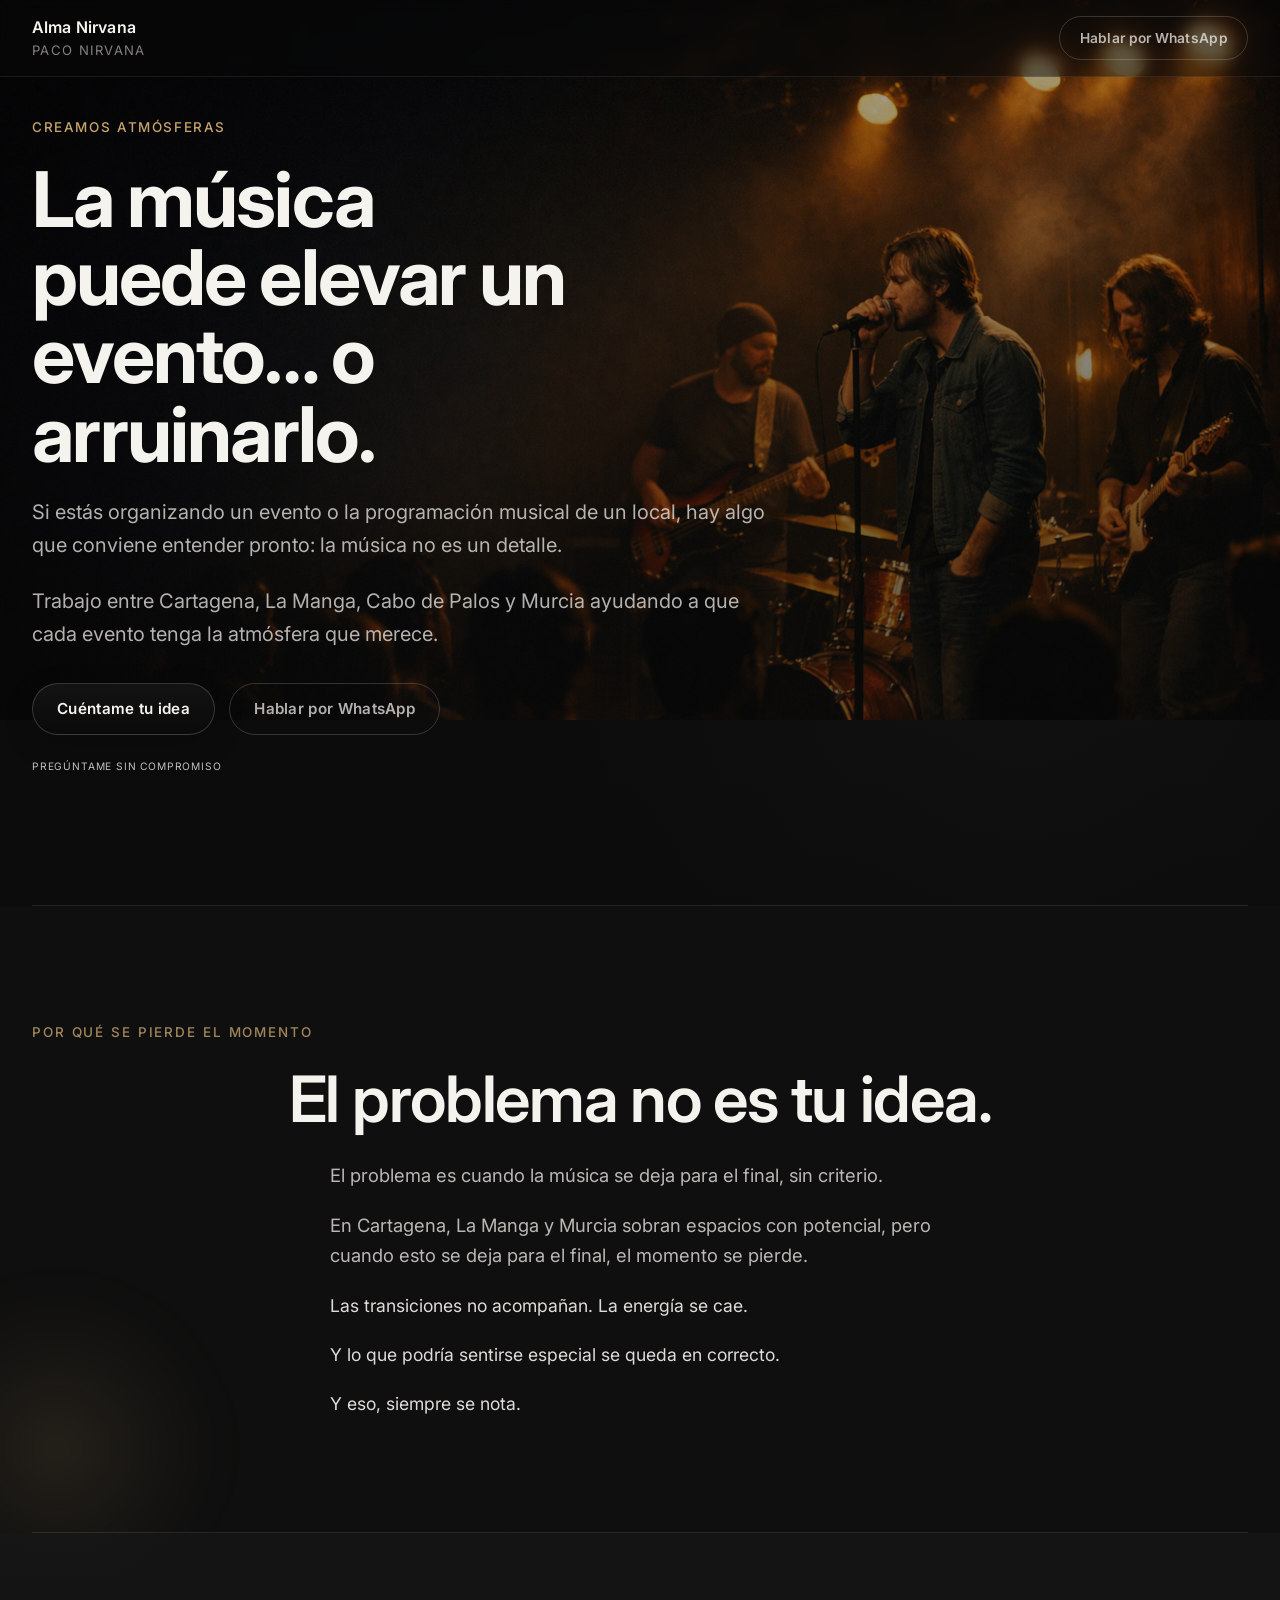
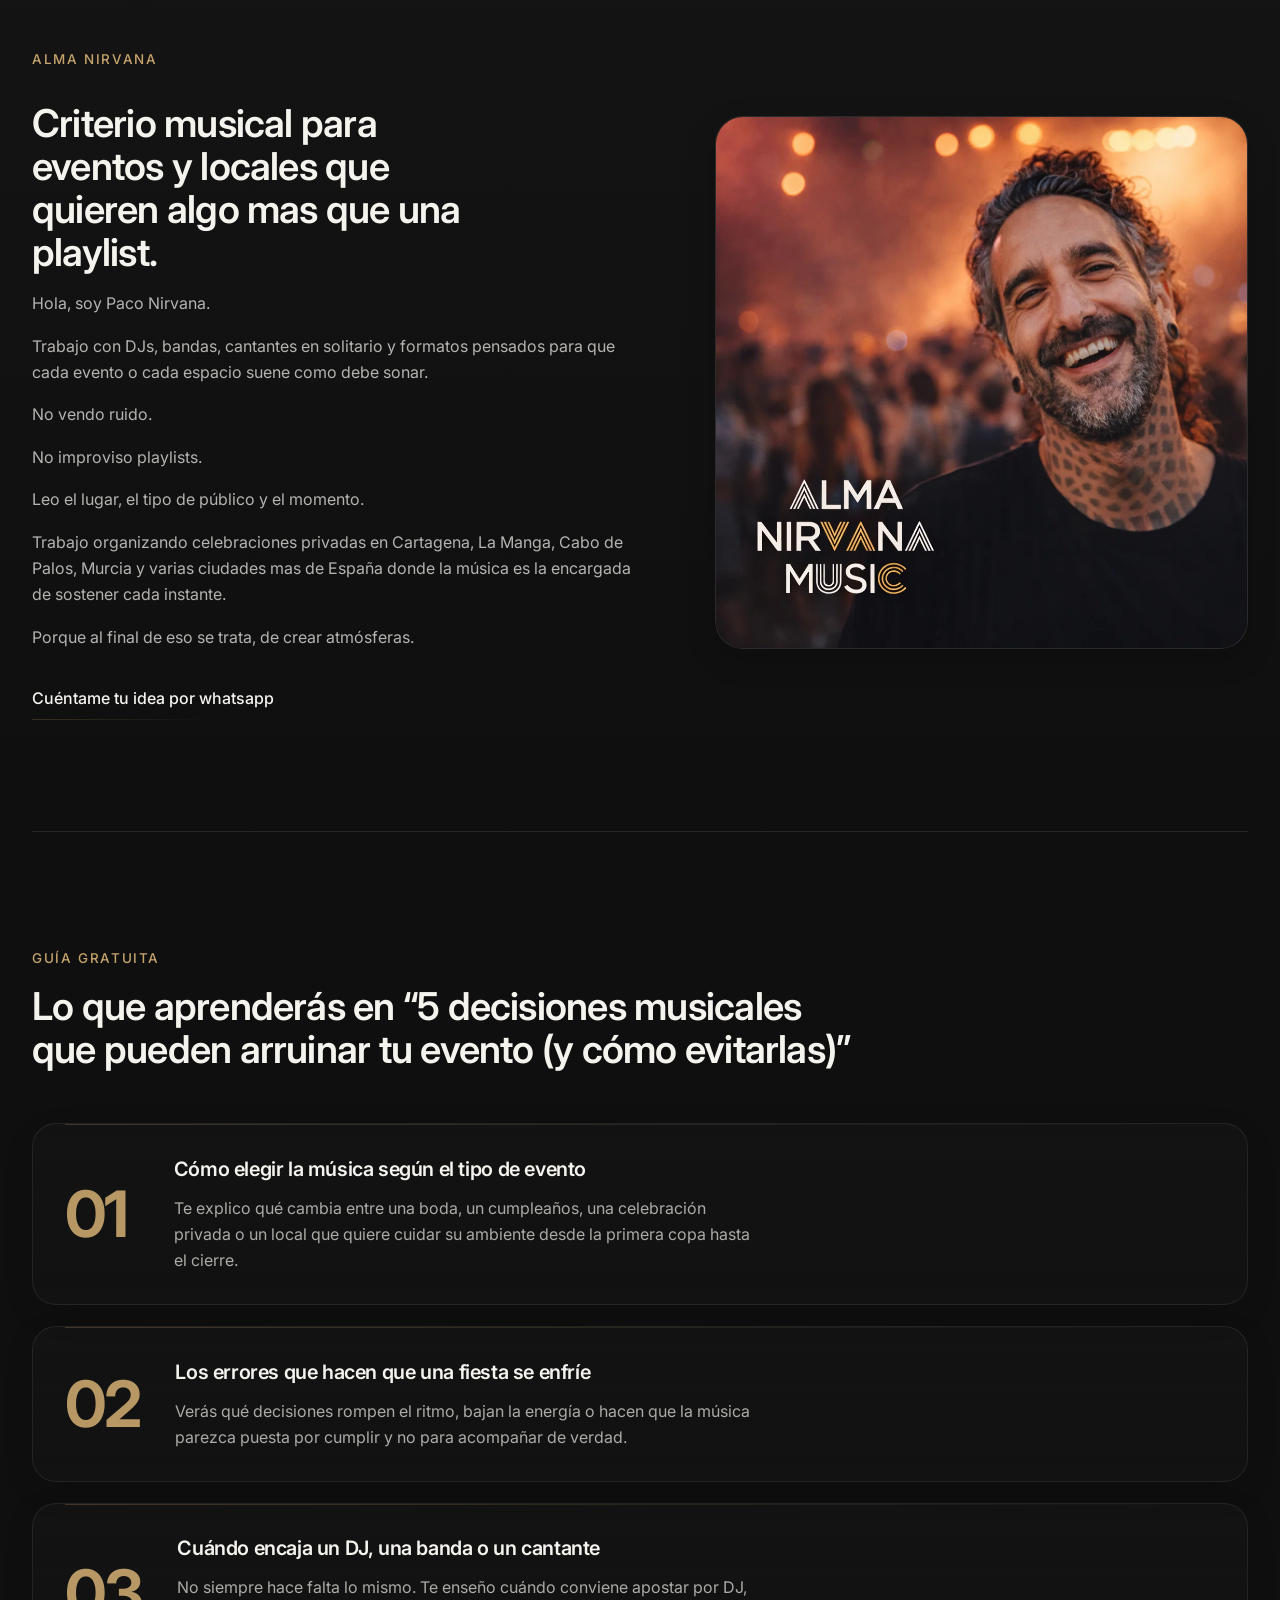
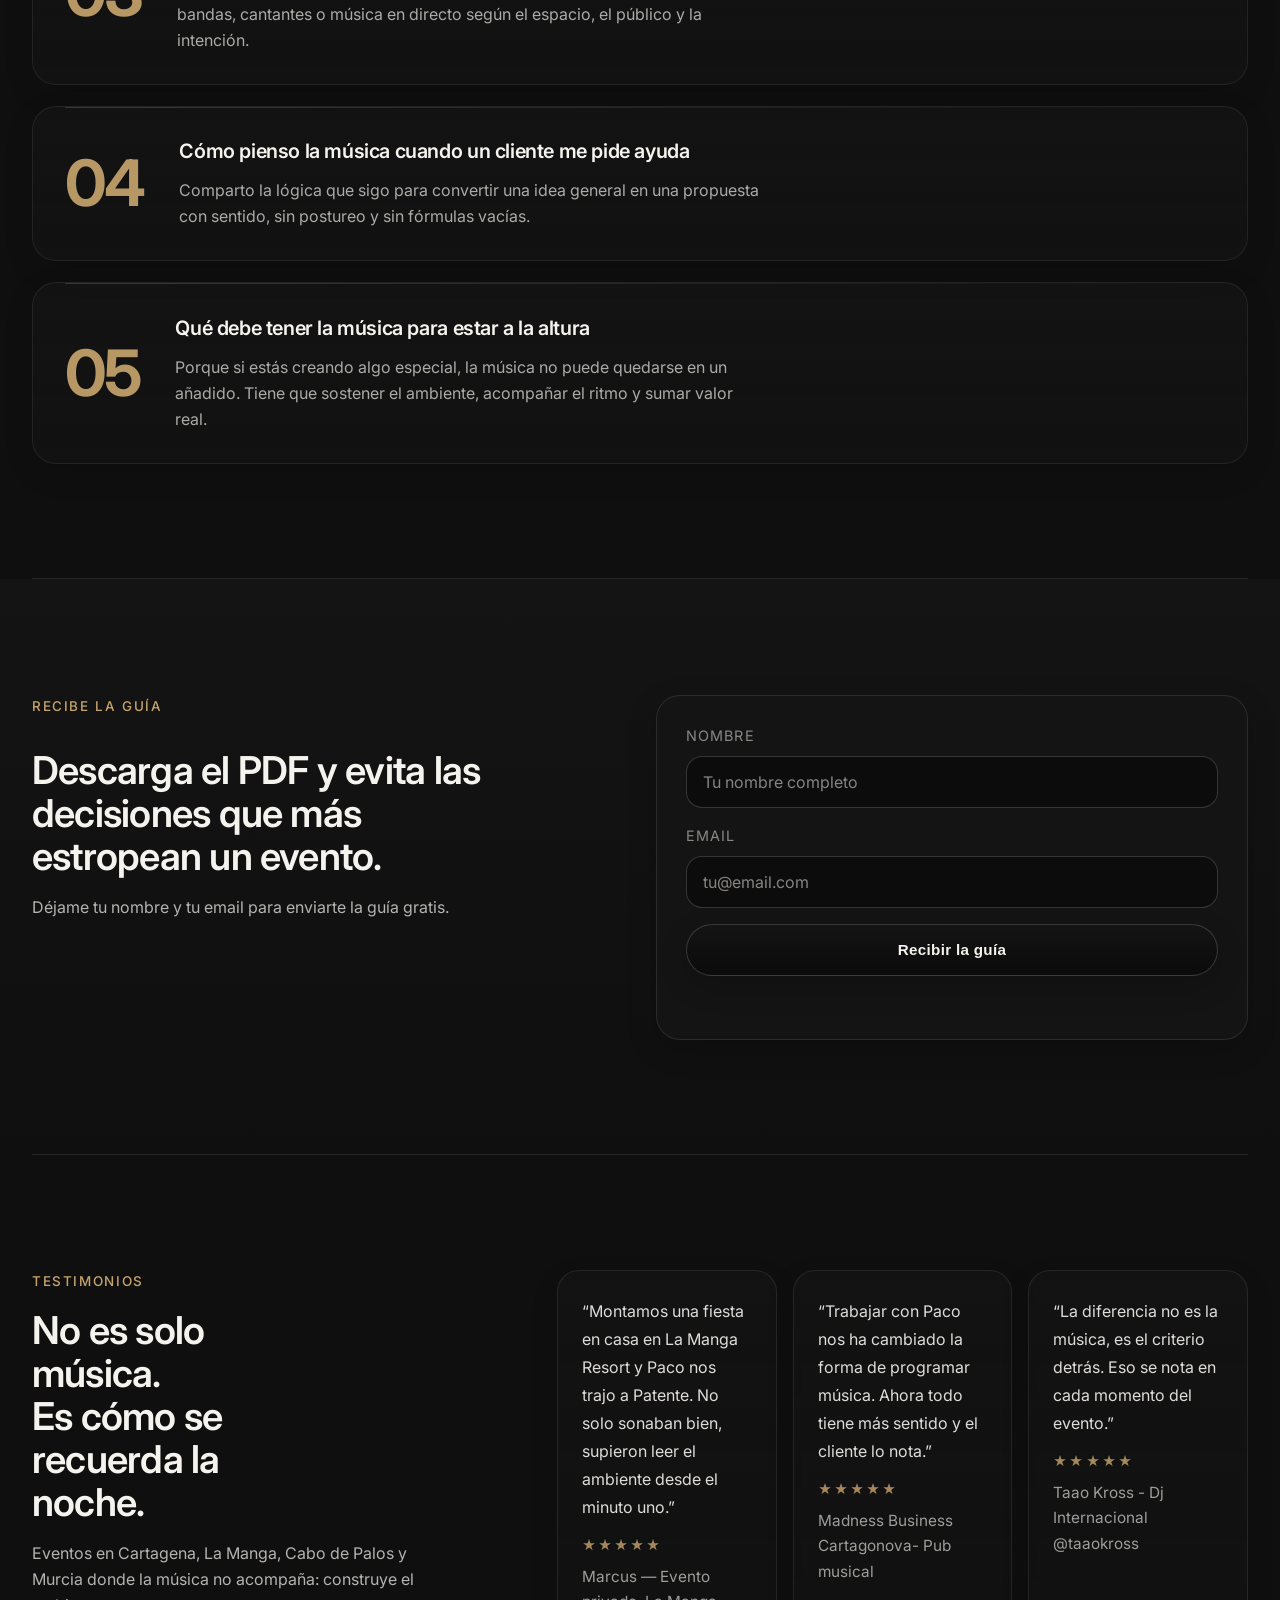
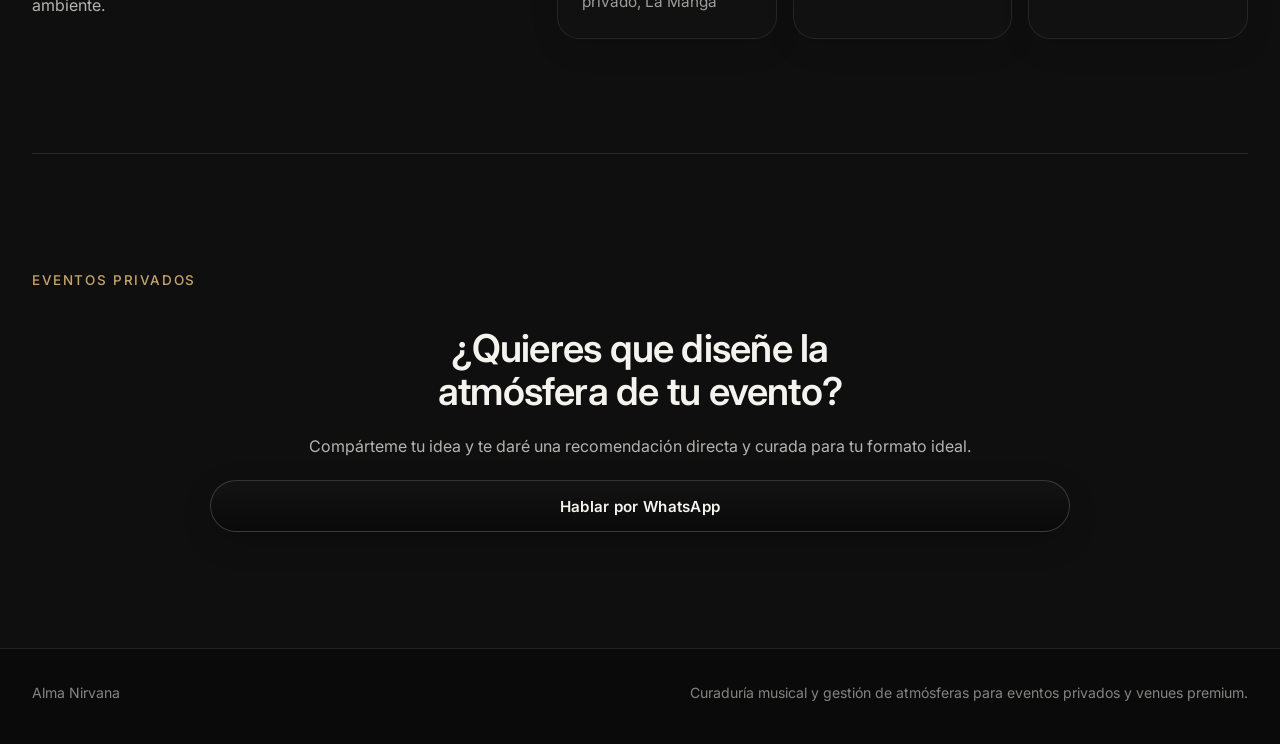
==== index.html @ c59e857a "comp" ====
﻿<!DOCTYPE html>
<html lang="es">
<head>
  <meta charset="UTF-8" />
  <meta name="viewport" content="width=device-width, initial-scale=1.0" />
  <meta name="description" content="Alma Nirvana por Paco Nirvana. Curaduría musical y gestión musical premium para eventos privados y venues de alto nivel." />
  <title>Alma Nirvana | Curaduría Musical Premium para Eventos Privados</title>
  <link rel="preconnect" href="https://fonts.googleapis.com" />
  <link rel="preconnect" href="https://fonts.gstatic.com" crossorigin />
  <link href="https://fonts.googleapis.com/css2?family=Inter:wght@400;500;600;700&display=swap" rel="stylesheet" />
  <link rel="stylesheet" href="styles.css" />
</head>
<body>
  <header class="site-header" id="top">
    <div class="container header-inner">
      <div class="brand" aria-label="Alma Nirvana">
        
        <span class="brand-text-wrap">
          <span class="brand-name">Alma Nirvana</span>
          <span class="brand-sub">Paco Nirvana</span>
        </span>
      </div>
      <a class="btn btn-ghost btn-sm" href="https://wa.me/34600318152?text=Hola%20Paco%2C%20quiero%20informaci%C3%B3n%20sobre%20la%20m%C3%BAsica%20para%20mi%20evento." target="_blank" rel="noopener noreferrer">Hablar por WhatsApp</a>
    </div>
  </header>

  <main>
    <section class="hero section" aria-labelledby="hero-title">
      <div class="hero-media" aria-hidden="true">
        <img src="images/hero-derech.jpg" alt="" />
      </div>
      <div class="hero-overlay" aria-hidden="true"></div>
      <div class="container hero-content reveal">
        <p class="eyebrow">Creamos atmósferas</p>
        <h1 id="hero-title">La música puede elevar un evento… o arruinarlo.</h1>
        <p class="hero-copy">Si estás organizando un evento o la programación musical de un local, hay algo que conviene entender pronto: la música no es un detalle.</p>

<p class="hero-copy">Trabajo entre Cartagena, La Manga, Cabo de Palos y Murcia ayudando a que cada evento tenga la atmósfera que merece.</p>
        <div class="hero-cta-group">
          <a class="btn btn-primary" href="https://wa.me/34600318152?text=Hola%20Paco%2C%20te%20cuento%20mi%20idea%3A%0ATipo%20de%20evento%3A%0AFecha%3A%0ALugar%3A%0AN%C3%BAmero%20de%20personas%3A" target="_blank" rel="noopener noreferrer">Cuéntame tu idea</a>
          <a class="btn btn-ghost" href="https://wa.me/34600318152?text=Hola%20Paco%2C%20quiero%20informaci%C3%B3n%20sobre%20la%20m%C3%BAsica%20para%20mi%20evento." target="_blank" rel="noopener noreferrer">Hablar por WhatsApp</a>
        </div>
        <p class="eyebrow" style="font-size: 0.64rem; font-weight: 400; letter-spacing: 0.08em; color: rgba(245, 243, 238, 0.78);">pregúntame sin compromiso</p>
        
      </div>
    </section>

    <section class="section" id="problem" aria-labelledby="problem-title">
      <div class="container reveal">
        <div class="problem-editorial">
          <p class="eyebrow problem-label">POR QUÉ SE PIERDE EL MOMENTO</p>
          <div class="problem-body">
  <h2 id="problem-title">El problema no es tu idea.</h2>

  <div class="problem-textbox">
    <p class="problem-support">El problema es cuando la música se deja para el final, sin criterio.</p>

    <p class="problem-support">En Cartagena, La Manga y Murcia sobran espacios con potencial, pero cuando esto se deja para el final, el momento se pierde.</p>

    <p class="problem-closing">Las transiciones no acompañan. La energía se cae.</p>

    <p class="problem-closing">Y lo que podría sentirse especial se queda en correcto.</p>

    <p class="problem-closing">Y eso, siempre se nota.</p>
  </div>
</div>
          </div>
        </div>
      </div>
    </section>

    <section class="section section-soft" id="authority" aria-labelledby="authority-title">
      <div class="container authority-grid reveal">
        <div class="authority-content">
          <p class="eyebrow">ALMA NIRVANA</p>
          <h2 id="authority-title">Criterio musical para eventos y locales que quieren algo mas que una playlist.</h2>
          <p>Hola, soy Paco Nirvana.</p> 
          <p>Trabajo con DJs, bandas, cantantes en solitario y formatos pensados para que cada evento o cada espacio suene como debe sonar.</p>
          <p>No vendo ruido.</p>
          <p>No improviso playlists.</p>
          <p>Leo el lugar, el tipo de público y el momento.</p>
          <p>Trabajo organizando celebraciones privadas en Cartagena, La Manga, Cabo de Palos, Murcia y varias ciudades mas de España donde la música es la encargada de sostener cada instante.</p>

<p>Porque al final de eso se trata, de crear atmósferas.</p>
          <a class="text-link authority-link" href="https://wa.me/34600318152?text=Hola%20Paco%2C%20quiero%20informaci%C3%B3n%20sobre%20la%20m%C3%BAsica%20para%20mi%20evento." target="_blank" rel="noopener noreferrer">Cuéntame tu idea por whatsapp</a>
        </div>
        <figure class="authority-media">
          <img src="images/paco-logo.webp" alt="Retrato referencial de Paco Nirvana en un venue premium de iluminación tenue" loading="lazy" />
        </figure>
      </div>
    </section>

    <section class="section" id="learn" aria-labelledby="learn-title">
      <div class="container reveal">
        <div class="learn-header">
          <p class="eyebrow">GUÍA GRATUITA</p>
          <h2 id="learn-title">Lo que aprenderás en “5 decisiones musicales que pueden arruinar tu evento (y cómo evitarlas)”</h2>
        </div>
        <div class="guide-list" role="list">
          <article class="guide-item" role="listitem">
            <span class="guide-number" aria-hidden="true">01</span>
            <div class="guide-copy">
              <h3>Cómo elegir la música según el tipo de evento</h3>
              <p>Te explico qué cambia entre una boda, un cumpleaños, una celebración privada o un local que quiere cuidar su ambiente desde la primera copa hasta el cierre.</p>
            </div>
          </article>
          <article class="guide-item" role="listitem">
            <span class="guide-number" aria-hidden="true">02</span>
            <div class="guide-copy">
              <h3>Los errores que hacen que una fiesta se enfríe</h3>
              <p>Verás qué decisiones rompen el ritmo, bajan la energía o hacen que la música parezca puesta por cumplir y no para acompañar de verdad.</p>
            </div>
          </article>
          <article class="guide-item" role="listitem">
            <span class="guide-number" aria-hidden="true">03</span>
            <div class="guide-copy">
              <h3>Cuándo encaja un DJ, una banda o un cantante</h3>
              <p>No siempre hace falta lo mismo. Te enseño cuándo conviene apostar por DJ, bandas, cantantes o música en directo según el espacio, el público y la intención.</p>
            </div>
          </article>
          <article class="guide-item" role="listitem">
            <span class="guide-number" aria-hidden="true">04</span>
            <div class="guide-copy">
              <h3>Cómo pienso la música cuando un cliente me pide ayuda</h3>
              <p>Comparto la lógica que sigo para convertir una idea general en una propuesta con sentido, sin postureo y sin fórmulas vacías.</p>
            </div>
          </article>
          <article class="guide-item" role="listitem">
            <span class="guide-number" aria-hidden="true">05</span>
            <div class="guide-copy">
              <h3>Qué debe tener la música para estar a la altura</h3>
              <p>Porque si estás creando algo especial, la música no puede quedarse en un añadido. Tiene que sostener el ambiente, acompañar el ritmo y sumar valor real.</p>
            </div>
          </article>
        </div>
      </div>
    </section>

    <section class="section section-soft" id="guide-form" aria-labelledby="form-title">
  <div class="container form-shell reveal">
    <div class="form-intro">
      <p class="eyebrow">RECIBE LA GUÍA</p>
      <h2 id="form-title">Descarga el PDF y evita las decisiones que más estropean un evento.</h2>
      <p>Déjame tu nombre y tu email para enviarte la guía gratis.</p>
    </div>

    <form class="lead-form" action="https://formspree.io/f/mykbkryg" method="post" novalidate>
      <input type="hidden" name="_redirect" value="https://alma-nirvana.vercel.app/gracias.html" />

      <div class="field-group">
        <label for="name">NOMBRE</label>
        <input id="name" name="name" type="text" autocomplete="name" placeholder="Tu nombre completo" required />
      </div>

      <div class="field-group">
        <label for="email">EMAIL</label>
        <input id="email" name="email" type="email" autocomplete="email" placeholder="tu@email.com" required />
      </div>

      <button type="submit" class="btn btn-primary btn-block">Recibir la guía</button>
      <p class="form-feedback" aria-live="polite" role="status"></p>
    </form>
  </div>
</section>

    <section class="section" id="testimonials" aria-labelledby="testimonials-title">
      <div class="container testimonials-shell reveal">
        <div class="testimonials-intro">
          <p class="eyebrow">TESTIMONIOS</p>
          <h2 id="testimonials-title">No es solo música.<br />Es cómo se recuerda la noche.</h2>
          <p>Eventos en Cartagena, La Manga, Cabo de Palos y Murcia donde la música no acompaña: construye el ambiente.</p>
        </div>
        <div class="testimonials-grid" role="list">
          <article class="testimonial-card" role="listitem">
            <p class="testimonial-quote">“Montamos una fiesta en casa en La Manga Resort y Paco nos trajo a Patente. No solo sonaban bien, supieron leer el ambiente desde el minuto uno.”</p>
            <p class="testimonial-stars" aria-label="5 de 5 estrellas">★★★★★</p>
            <p class="testimonial-meta">Marcus — Evento privado, La Manga</p>
          </article>
          <article class="testimonial-card" role="listitem">
            <p class="testimonial-quote">“Trabajar con Paco nos ha cambiado la forma de programar música. Ahora todo tiene más sentido y el cliente lo nota.”</p>
            <p class="testimonial-stars" aria-label="5 de 5 estrellas">★★★★★</p>
            <p class="testimonial-meta">Madness Business Cartagonova- Pub musical</p>
          </article>
          <article class="testimonial-card" role="listitem">
            <p class="testimonial-quote">“La diferencia no es la música, es el criterio detrás. Eso se nota en cada momento del evento.”</p>
            <p class="testimonial-stars" aria-label="5 de 5 estrellas">★★★★★</p>
            <p class="testimonial-meta">Taao Kross - Dj Internacional @taaokross</p>
          </article>
        </div>
      </div>
    </section>

    <section class="section" id="contact" aria-labelledby="final-cta-title">
      <div class="container narrow cta-block reveal">
        <p class="eyebrow">Eventos Privados</p>
        <h2 id="final-cta-title">¿Quieres que diseñe la atmósfera de tu evento?</h2>
        <p>Compárteme tu idea y te daré una recomendación directa y curada para tu formato ideal.</p>
        <a class="btn btn-primary" href="https://wa.me/34600318152?text=Hola%20Paco%2C%20quiero%20informaci%C3%B3n%20sobre%20la%20m%C3%BAsica%20para%20mi%20evento." target="_blank" rel="noopener noreferrer">Hablar por WhatsApp</a>
      </div>
    </section>
  </main>

  <footer class="site-footer">
    <div class="container footer-inner">
      <p>Alma Nirvana</p>
      <p>Curaduría musical y gestión de atmósferas para eventos privados y venues premium.</p>
    </div>
  </footer>

  <script src="script.js"></script>
</body>
</html>
---- styles.css ----
﻿/* 1. Root / Variables */
:root {
  --color-bg: #0f0f0f;
  --color-bg-soft: #161616;
  --color-bg-card: #141414;
  --color-text: #f5f3ee;
  --color-text-soft: rgba(245, 243, 238, 0.72);
  --color-text-muted: rgba(245, 243, 238, 0.52);
  --color-line: rgba(245, 243, 238, 0.1);
  --color-line-strong: rgba(245, 243, 238, 0.18);
  --color-gold: #c6a46c;
  --color-gold-soft: rgba(198, 164, 108, 0.16);
  --color-gold-hover: #d7b47a;
  --color-black: #0a0a0a;
  --container-max: 1280px;
  --content-narrow: 860px;
  --radius-card: 24px;
  --radius-button: 999px;
  --radius-input: 16px;
  --radius-media: 28px;
  --transition-base: 280ms ease;
  --shadow-card: 0 10px 30px rgba(0, 0, 0, 0.18);
  --shadow-hover: 0 16px 44px rgba(0, 0, 0, 0.24);
}

/* 2. Base */
* {
  box-sizing: border-box;
}

html {
  scroll-behavior: smooth;
}

body {
  margin: 0;
  font-family: "Inter", "Helvetica Neue", Arial, sans-serif;
  background: var(--color-bg);
  color: var(--color-text);
  line-height: 1.65;
  font-size: 16px;
  text-rendering: optimizeLegibility;
}

img,
video {
  max-width: 100%;
  display: block;
}

a {
  color: inherit;
  text-decoration: none;
}

p {
  margin: 0;
  color: var(--color-text-soft);
}

h1,
h2,
h3 {
  margin: 0;
  color: var(--color-text);
}

:focus-visible {
  outline: 2px solid var(--color-gold);
  outline-offset: 3px;
}

/* 3. Typography */
.eyebrow {
  margin-bottom: 1rem;
  text-transform: uppercase;
  letter-spacing: 0.12em;
  font-size: 0.84rem;
  font-weight: 500;
  color: var(--color-gold);
}

h1 {
  font-size: clamp(2.8rem, 6vw, 5.6rem);
  line-height: 1.02;
  letter-spacing: -0.025em;
  font-weight: 700;
  max-width: 11ch;
}

h2 {
  font-size: clamp(1.8rem, 3vw, 3rem);
  line-height: 1.12;
  letter-spacing: -0.02em;
  font-weight: 600;
  max-width: 20ch;
}

h3 {
  font-size: 1.2rem;
  line-height: 1.35;
  font-weight: 600;
}

.hero-copy {
  font-size: clamp(1rem, 1.6vw, 1.25rem);
  max-width: 58ch;
}

.text-link {
  display: inline-flex;
  align-items: center;
  gap: 0.4rem;
  color: var(--color-text);
  font-weight: 500;
  position: relative;
  transition: color var(--transition-base);
}

.text-link::after {
  content: "";
  width: 72%;
  height: 1px;
  position: absolute;
  left: 0;
  bottom: -3px;
  background: linear-gradient(90deg, rgba(198, 164, 108, 0.42), rgba(198, 164, 108, 0));
  opacity: 0.5;
  transform: scaleX(0.4);
  transform-origin: left;
  transition: transform var(--transition-base), opacity var(--transition-base);
}

.text-link:hover {
  color: var(--color-gold-hover);
}

.text-link:hover::after {
  opacity: 0.9;
  transform: scaleX(1);
}

/* 4. Layout */
.container {
  width: min(100% - 64px, var(--container-max));
  margin-inline: auto;
}

.narrow {
  max-width: var(--content-narrow);
}

.section {
  position: relative;
  padding: clamp(56px, 9vw, 140px) 0;
}

.section-soft {
  background: linear-gradient(180deg, rgba(22, 22, 22, 0.7), rgba(15, 15, 15, 0.96));
}

.section::after {
  content: "";
  position: absolute;
  left: 50%;
  transform: translateX(-50%);
  bottom: 0;
  width: min(100% - 64px, var(--container-max));
  border-bottom: 1px solid var(--color-line);
}

.section:last-of-type::after {
  display: none;
}

/* 5. Buttons */
.btn {
  display: inline-flex;
  align-items: center;
  justify-content: center;
  min-height: 52px;
  padding: 0.8rem 1.5rem;
  border-radius: var(--radius-button);
  border: 1px solid var(--color-line-strong);
  font-size: 0.95rem;
  font-weight: 600;
  letter-spacing: 0.02em;
  cursor: pointer;
  transition: transform var(--transition-base), border-color var(--transition-base), color var(--transition-base), background-color var(--transition-base), box-shadow var(--transition-base);
}

.btn:hover {
  transform: translateY(-1px);
  border-color: var(--color-gold);
}

.btn-primary {
  background: linear-gradient(180deg, rgba(20, 20, 20, 0.95), rgba(10, 10, 10, 0.95));
  color: var(--color-text);
  box-shadow: var(--shadow-card);
}

.btn-primary:hover {
  color: var(--color-gold-hover);
  box-shadow: var(--shadow-hover);
}

.btn-ghost {
  background: transparent;
  color: var(--color-text-soft);
}

.btn-ghost:hover {
  color: var(--color-text);
  background: var(--color-gold-soft);
}

.btn-sm {
  min-height: 44px;
  padding: 0.55rem 1.2rem;
  font-size: 0.86rem;
}

.btn-block {
  width: 100%;
}

/* 6. Hero */
.site-header {
  position: fixed;
  top: 0;
  left: 0;
  right: 0;
  z-index: 20;
  backdrop-filter: blur(8px);
  background: rgba(10, 10, 10, 0.45);
  border-bottom: 1px solid rgba(245, 243, 238, 0.08);
}

.header-inner {
  min-height: 76px;
  display: flex;
  align-items: center;
  justify-content: space-between;
}

.brand {
  display: inline-flex;
  align-items: center;
  gap: 0.8rem;
}

.brand-mark {
  width: 34px;
  height: 34px;
  border-radius: 50%;
  display: grid;
  place-items: center;
  font-size: 0.74rem;
  letter-spacing: 0.08em;
  border: 1px solid var(--color-line-strong);
  color: var(--color-gold);
}

.brand-name {
  display: block;
  font-weight: 600;
  letter-spacing: 0.01em;
}

.brand-sub {
  display: block;
  font-size: 0.82rem;
  letter-spacing: 0.1em;
  text-transform: uppercase;
  color: var(--color-text-muted);
}

.hero {
  min-height: 100vh;
  display: flex;
  align-items: center;
  padding-top: 116px;
  overflow: hidden;
}

.hero-media,
.hero-overlay {
  position: absolute;
  inset: 0;
}

.hero-media video {
  width: 100%;
  height: 100%;
  object-fit: cover;
  filter: grayscale(20%) contrast(1.08) brightness(0.42);
}

.hero-overlay {
  background: linear-gradient(180deg, rgba(10, 10, 10, 0.34) 0%, rgba(10, 10, 10, 0.72) 100%);
}

.hero::before {
  content: "";
  position: absolute;
  inset: 0;
  background-image: radial-gradient(circle at 20% 20%, rgba(198, 164, 108, 0.09), transparent 36%), radial-gradient(circle at 80% 72%, rgba(245, 243, 238, 0.06), transparent 40%);
  pointer-events: none;
}

.hero-content {
  position: relative;
  z-index: 2;
}

.hero-content > * + * {
  margin-top: 1.4rem;
}

.hero-cta-group {
  margin-top: 2rem;
  display: flex;
  gap: 0.9rem;
  flex-wrap: wrap;
}

.trust-note {
  margin-top: 0.75rem;
  font-size: 0.9rem;
  color: var(--color-text-muted);
}

/* 7. Sections */
#contact .narrow {
  display: grid;
  gap: 1.25rem;
}

#problem .problem-editorial {
  display: block;
}

#problem::before {
  content: "";
  position: absolute;
  left: -8%;
  bottom: -12%;
  width: 320px;
  height: 320px;
  background: radial-gradient(circle, rgba(198, 164, 108, 0.14) 0%, rgba(198, 164, 108, 0.06) 32%, rgba(198, 164, 108, 0) 72%);
  filter: blur(26px);
  pointer-events: none;
  z-index: 0;
}

#problem .container {
  position: relative;
  z-index: 1;
}

#problem .problem-label {
  display: block;
  margin-bottom: 0;
  padding-top: 0;
  padding-bottom: 1.4rem;
  letter-spacing: 0.14em;
  opacity: 0.8;
}

#problem .problem-body {
  display: grid;
  gap: 0;
}

#problem .problem-textbox {
  width: 100%;
  max-width: 62ch;
  margin-top: 1.8rem;
  margin-left: auto;
  margin-right: auto;
  padding: 0;
  border: 0;
  border-radius: 0;
  background: transparent;
  box-shadow: none;
  text-align: left;
  transition: transform 180ms ease, border-color var(--transition-base), box-shadow var(--transition-base);
}

#problem .problem-textbox:hover {
  transform: scale(1.012);
  border-color: transparent;
  box-shadow: none;
}

#problem h2 {
  max-width: none;
  margin-top: 0;
  font-size: clamp(2.8rem, 5vw, 4.35rem);
  line-height: 1.02;
  text-align: center;
}

#problem .problem-support {
  max-width: none;
  margin-top: 0;
  font-size: 1.15rem;
  line-height: 1.65;
  color: rgba(245, 243, 238, 0.74);
}

#problem .problem-closing {
  max-width: none;
  margin-top: 0;
  font-size: 1.1rem;
  line-height: 1.65;
  color: rgba(245, 243, 238, 0.9);
}

#problem .problem-textbox > * + * {
  margin-top: 1.25rem;
}

.authority-grid {
  display: grid;
  gap: 2rem;
  grid-template-columns: 1.1fr 0.9fr;
  align-items: center;
}

.authority-content {
  display: grid;
  gap: 1rem;
  max-width: 62ch;
}

.authority-link {
  margin-top: 1.15rem;
  padding-bottom: 0.35rem;
  align-self: start;
}

.authority-media {
  margin: 0;
  border-radius: var(--radius-media);
  overflow: hidden;
  background: var(--color-bg-card);
  border: 1px solid var(--color-line);
  box-shadow: var(--shadow-card);
}

.authority-media img {
  width: 100%;
  height: 100%;
  object-fit: cover;
  min-height: 420px;
}

/* 8. Guide */
.learn-header {
  width: 100%;
  max-width: none;
  margin: 0;
  display: grid;
  gap: 1rem;
  text-align: left;
}

.learn-header .eyebrow {
  margin-bottom: 0;
}

.guide-list {
  margin-top: 3.25rem;
  display: flex;
  flex-direction: column;
  gap: 1.3rem;
  width: 100%;
}

.guide-item {
  position: relative;
  overflow: hidden;
  background: linear-gradient(180deg, rgba(20, 20, 20, 0.82), rgba(20, 20, 20, 0.58));
  border: 1px solid rgba(245, 243, 238, 0.08);
  border-radius: var(--radius-card);
  padding: 1.9rem 2rem;
  display: grid;
  grid-template-columns: auto minmax(0, 1fr);
  gap: 1.5rem;
  align-items: start;
  box-shadow: 0 10px 30px rgba(0, 0, 0, 0.12);
  width: 100%;
  opacity: 1;
  transform: translateY(0);
  transition:
    opacity 560ms cubic-bezier(0.22, 1, 0.36, 1),
    transform 560ms cubic-bezier(0.22, 1, 0.36, 1),
    border-color var(--transition-base),
    box-shadow var(--transition-base);
}

.guide-item:hover {
  transform: translateY(-2px);
  border-color: rgba(198, 164, 108, 0.24);
  box-shadow: 0 16px 44px rgba(0, 0, 0, 0.16);
}

.guide-item::before {
  content: "";
  position: absolute;
  left: 2rem;
  right: 2rem;
  top: 0;
  height: 1px;
  background: linear-gradient(90deg, rgba(198, 164, 108, 0.38), rgba(245, 243, 238, 0));
  opacity: 0.65;
}

.guide-item:nth-child(even) {
  margin-left: 0;
}

.guide-number {
  min-width: 4.5rem;
  font-size: clamp(2.4rem, 5vw, 4.4rem);
  line-height: 0.88;
  letter-spacing: -0.05em;
  font-weight: 700;
  color: var(--color-gold);
  opacity: 0.92;
  align-self: center;
}

.guide-copy {
  display: grid;
  gap: 0.85rem;
  max-width: 62ch;
  padding-top: 0.2rem;
  padding-left: 0.8rem;
}

.guide-copy h3 {
  font-size: clamp(1.22rem, 1.55vw, 1.5rem);
  line-height: 1.18;
  letter-spacing: -0.02em;
}

.guide-copy p {
  color: rgba(245, 243, 238, 0.68);
  max-width: 58ch;
}

.guide-item.is-pending {
  opacity: 0;
  transform: translateY(18px);
}

.guide-item.is-visible {
  opacity: 1;
  transform: translateY(0);
}

#learn h2 {
  width: min(100%, 42ch);
  max-width: none;
  text-wrap: balance;
}

/* 9. Form */
.form-shell {
  display: grid;
  grid-template-columns: 1fr 1fr;
  gap: 2rem;
  align-items: start;
}

.form-intro {
  display: grid;
  gap: 1rem;
  max-width: 52ch;
  text-align: left;
}

.lead-form {
  background: var(--color-bg-card);
  border: 1px solid var(--color-line);
  border-radius: var(--radius-card);
  padding: 1.8rem;
  display: grid;
  gap: 1rem;
  box-shadow: var(--shadow-card);
}

.field-group {
  display: grid;
  gap: 0.5rem;
}

label {
  font-size: 0.9rem;
  letter-spacing: 0.08em;
  text-transform: uppercase;
  color: var(--color-text-muted);
}

input {
  width: 100%;
  min-height: 52px;
  border-radius: var(--radius-input);
  border: 1px solid var(--color-line-strong);
  background: rgba(10, 10, 10, 0.8);
  color: var(--color-text);
  padding: 0.85rem 1rem;
  font-family: inherit;
  font-size: 1rem;
  transition: border-color var(--transition-base), box-shadow var(--transition-base), background-color var(--transition-base);
}

input::placeholder {
  color: var(--color-text-muted);
}

input:focus {
  border-color: var(--color-gold);
  box-shadow: 0 0 0 3px rgba(198, 164, 108, 0.18);
  background: rgba(15, 15, 15, 0.95);
  outline: none;
}

input.is-valid {
  border-color: rgba(108, 198, 141, 0.9);
  box-shadow: 0 0 0 3px rgba(108, 198, 141, 0.14);
}

input.is-invalid {
  border-color: rgba(227, 102, 102, 0.92);
  box-shadow: 0 0 0 3px rgba(227, 102, 102, 0.12);
}

.lead-form .btn[disabled] {
  opacity: 0.5;
  cursor: not-allowed;
}

.privacy-note,
.form-feedback {
  font-size: 0.88rem;
  color: var(--color-text-muted);
}

.form-feedback {
  min-height: 1.3em;
}

.form-feedback.is-success {
  color: rgba(145, 214, 170, 0.95);
}

.form-feedback.is-error {
  color: rgba(255, 142, 142, 0.95);
}

/* 10. Testimonials */
.testimonials-shell {
  display: grid;
  grid-template-columns: minmax(0, 0.4fr) minmax(0, 0.6fr);
  gap: clamp(3rem, 5vw, 4rem);
  align-items: start;
}

.testimonials-intro {
  display: grid;
  gap: 1rem;
  max-width: 28rem;
}

.testimonials-intro .eyebrow {
  margin-bottom: 0;
}

.testimonials-intro h2 {
  max-width: 12ch;
}

.testimonials-intro p:last-child {
  max-width: 42ch;
}

.testimonials-grid {
  display: grid;
  grid-template-columns: repeat(3, minmax(0, 1fr));
  gap: 1rem;
}

.testimonial-card {
  min-height: 100%;
  padding: 1.6rem 1.5rem 1.45rem;
  border-radius: 22px;
  border: 1px solid rgba(245, 243, 238, 0.09);
  background: linear-gradient(180deg, rgba(20, 20, 20, 0.74), rgba(20, 20, 20, 0.46));
  box-shadow: 0 10px 28px rgba(0, 0, 0, 0.12);
  transition: transform 180ms ease, border-color var(--transition-base), box-shadow var(--transition-base);
}

.testimonial-card:hover {
  transform: translateY(-2px);
  border-color: rgba(198, 164, 108, 0.18);
  box-shadow: 0 14px 34px rgba(0, 0, 0, 0.14);
}

.testimonial-quote {
  color: rgba(245, 243, 238, 0.9);
  line-height: 1.75;
}

.testimonial-meta {
  margin-top: 1.25rem;
  color: rgba(245, 243, 238, 0.62);
  font-size: 0.96rem;
}

.testimonial-stars {
  margin-top: 1.1rem;
  color: rgba(198, 164, 108, 0.82);
  font-size: 0.84rem;
  letter-spacing: 0.16em;
  line-height: 1;
}

.testimonial-stars + .testimonial-meta {
  margin-top: 0.75rem;
}

/* 11. Footer */
.cta-block {
  text-align: left;
  display: grid;
  gap: 1rem;
}

#contact .eyebrow {
  margin-left: calc((min(100vw - 64px, var(--content-narrow)) - min(100vw - 64px, var(--container-max))) / 2);
  text-align: left;
  justify-self: start;
}

#contact h2,
#contact .cta-block > p:not(.eyebrow) {
  text-align: center;
}

#contact h2 {
  margin-left: auto;
  margin-right: auto;
}

.site-footer {
  padding: 2rem 0 2.5rem;
  border-top: 1px solid var(--color-line);
  background: var(--color-black);
}

.footer-inner {
  display: flex;
  justify-content: space-between;
  gap: 1rem;
  flex-wrap: wrap;
}

.footer-inner p {
  color: var(--color-text-muted);
  font-size: 0.88rem;
}

/* 12. Responsive */
.reveal {
  opacity: 0;
  transform: translateY(16px);
  transition: opacity 360ms ease, transform 360ms ease;
}

.reveal.is-visible {
  opacity: 1;
  transform: translateY(0);
}

@media (max-width: 1060px) {
  .container {
    width: min(100% - 48px, var(--container-max));
  }

  .authority-grid,
  .form-shell,
  .testimonials-shell {
    grid-template-columns: 1fr;
  }

  .authority-media img {
    min-height: 340px;
  }

  .hero-content h1 {
    max-width: 11ch;
    text-wrap: balance;
    line-height: 1.05;
  }

  .hero-copy {
    font-size: 1.08rem;
    max-width: 34ch;
    text-wrap: pretty;
    line-height: 1.72;
  }

  #problem h2 {
    max-width: 10ch;
    margin-inline: auto;
    text-wrap: balance;
    line-height: 1.06;
  }

  #problem .problem-textbox {
    width: min(100%, 34rem);
    margin-inline: auto;
  }

  #problem .problem-support,
  #problem .problem-closing {
    font-size: 1.08rem;
    max-width: 32ch;
    margin-inline: auto;
    text-wrap: pretty;
    line-height: 1.72;
  }

  .authority-content h2 {
    max-width: 12ch;
    text-wrap: balance;
    line-height: 1.08;
  }

  .authority-content p {
    font-size: 1.08rem;
    max-width: 34ch;
    text-wrap: pretty;
    line-height: 1.72;
  }
}

@media (max-width: 760px) {
  .container {
    width: min(100% - 40px, var(--container-max));
  }

  .header-inner {
    min-height: 70px;
  }

  .brand-sub {
    display: none;
  }

  .hero {
    min-height: 92vh;
    padding-top: 102px;
  }

  .hero-content h1 {
    max-width: 9ch;
    text-wrap: balance;
    line-height: 1.08;
  }

  .hero-copy {
    font-size: 1.04rem;
    max-width: 30ch;
    text-wrap: pretty;
    line-height: 1.74;
  }

  .hero-cta-group {
    flex-direction: column;
  }

  .hero-cta-group .btn {
    width: 100%;
  }

  .testimonials-grid {
    grid-template-columns: 1fr;
  }

  #problem .problem-editorial {
    display: block;
  }

  #problem .problem-label {
    padding-top: 0;
  }

  #problem .problem-textbox {
    width: min(100%, 31ch);
    margin-inline: auto;
  }

  #problem h2 {
    max-width: 9ch;
    margin-inline: auto;
    text-wrap: balance;
    line-height: 1.08;
  }

  #problem .problem-support,
  #problem .problem-closing {
    font-size: 1.04rem;
    max-width: 31ch;
    margin-inline: auto;
    text-wrap: pretty;
    line-height: 1.74;
  }

  .authority-content h2 {
    max-width: 10ch;
    text-wrap: balance;
    line-height: 1.1;
  }

  .authority-content p {
    font-size: 1.04rem;
    max-width: 31ch;
    text-wrap: pretty;
    line-height: 1.74;
  }

  .learn-header {
    margin: 0;
  }

  .guide-list {
    margin-top: 2.4rem;
    gap: 1rem;
  }

  .guide-item {
    grid-template-columns: 1fr;
    gap: 0.95rem;
    padding: 1.4rem 1.35rem 1.45rem;
  }

  .guide-number {
    min-width: 0;
    font-size: 2.2rem;
  }

  .guide-item:nth-child(even) {
    margin-left: 0;
  }

  .guide-item::before {
    left: 1.35rem;
    right: 1.35rem;
  }

  .section::after {
    width: min(100% - 40px, var(--container-max));
  }
}

@media (prefers-reduced-motion: reduce) {
  .guide-item {
    transition: border-color var(--transition-base), box-shadow var(--transition-base);
  }

  .guide-item.is-pending,
  .guide-item.is-visible {
    opacity: 1;
    transform: none;
  }
}
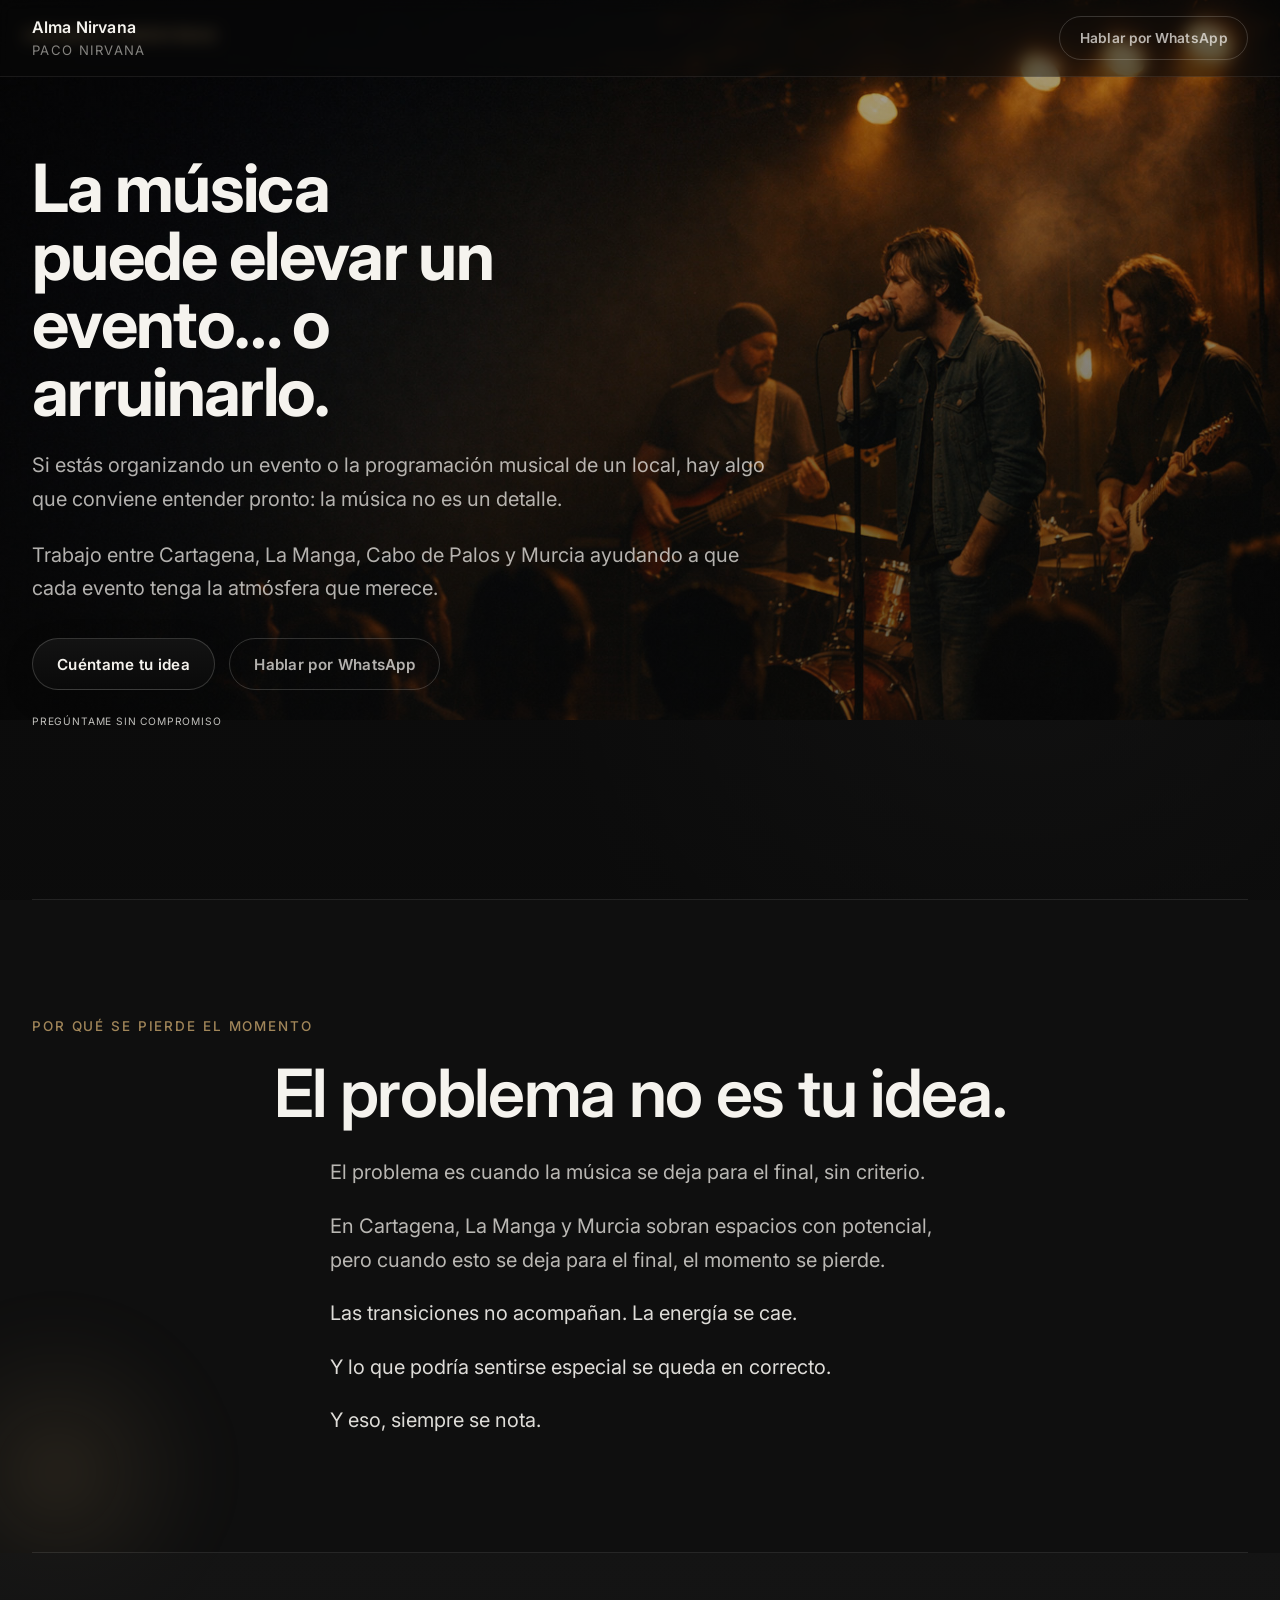
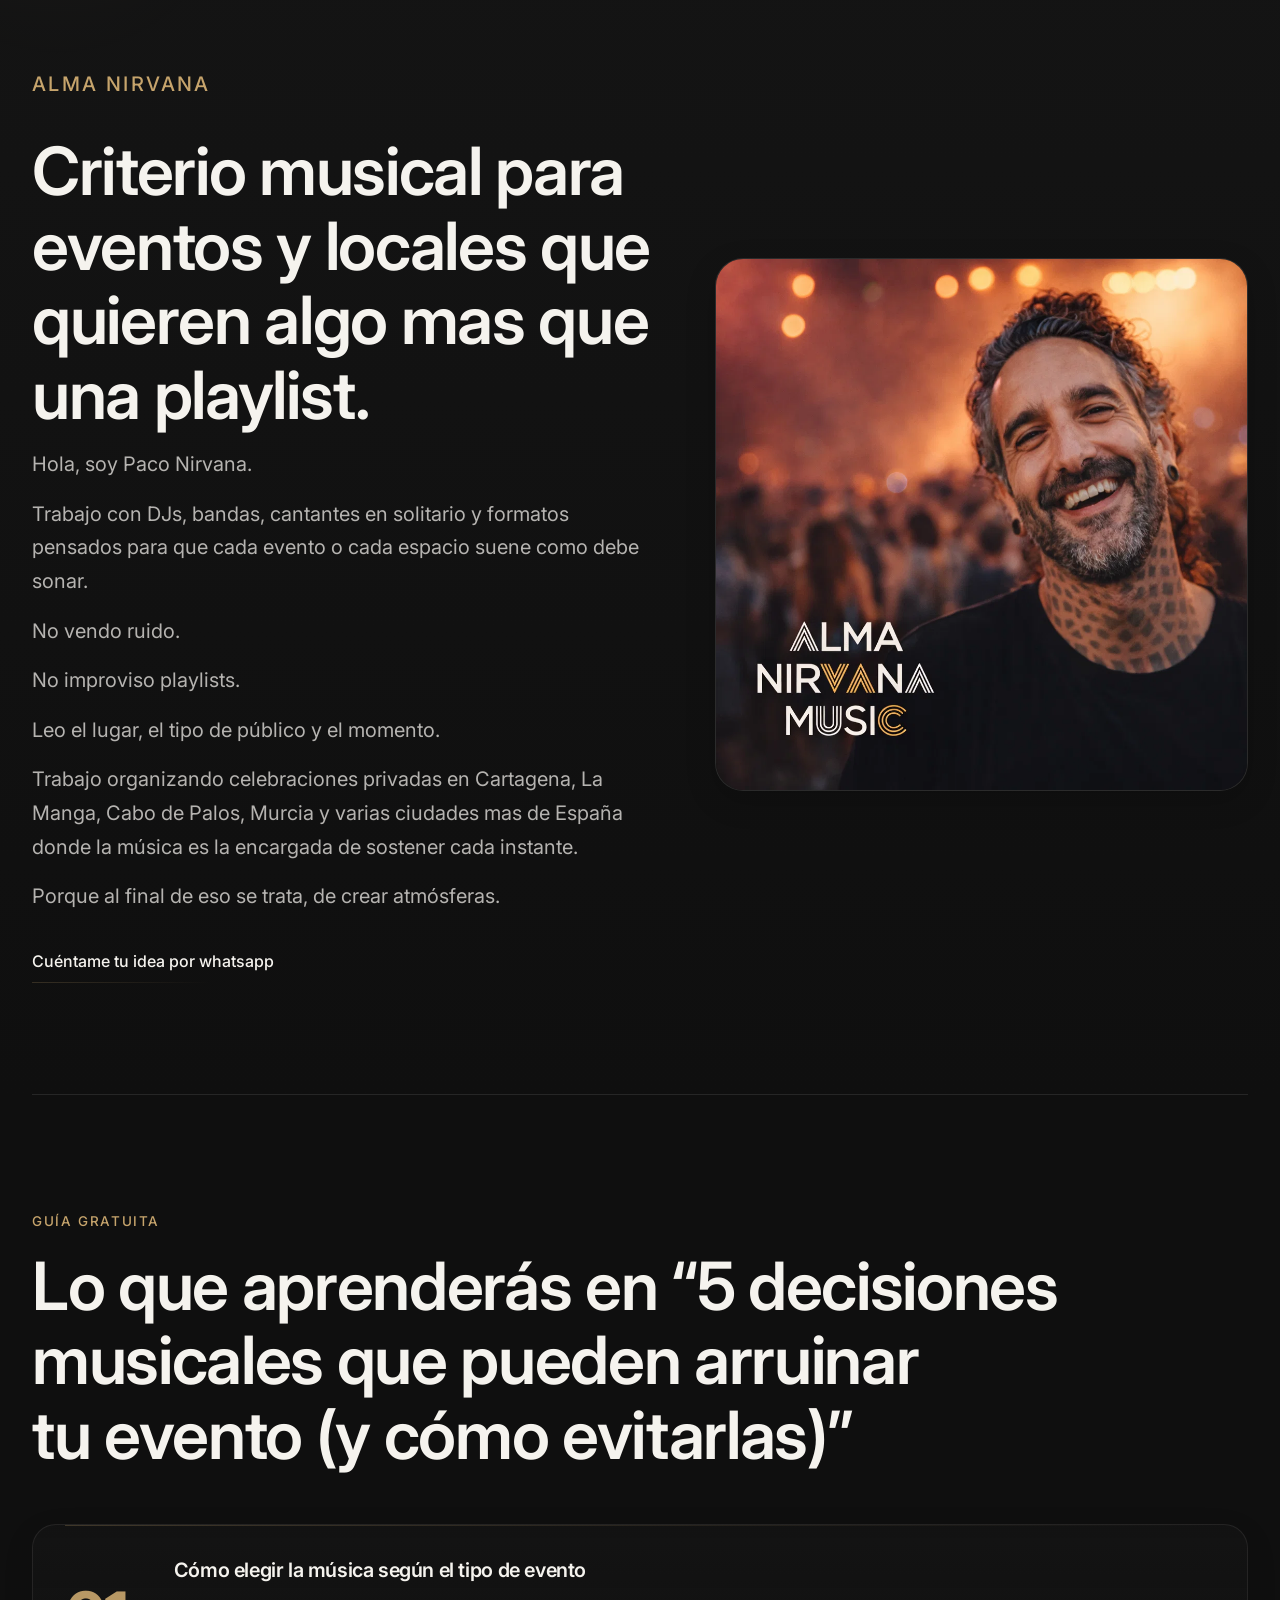
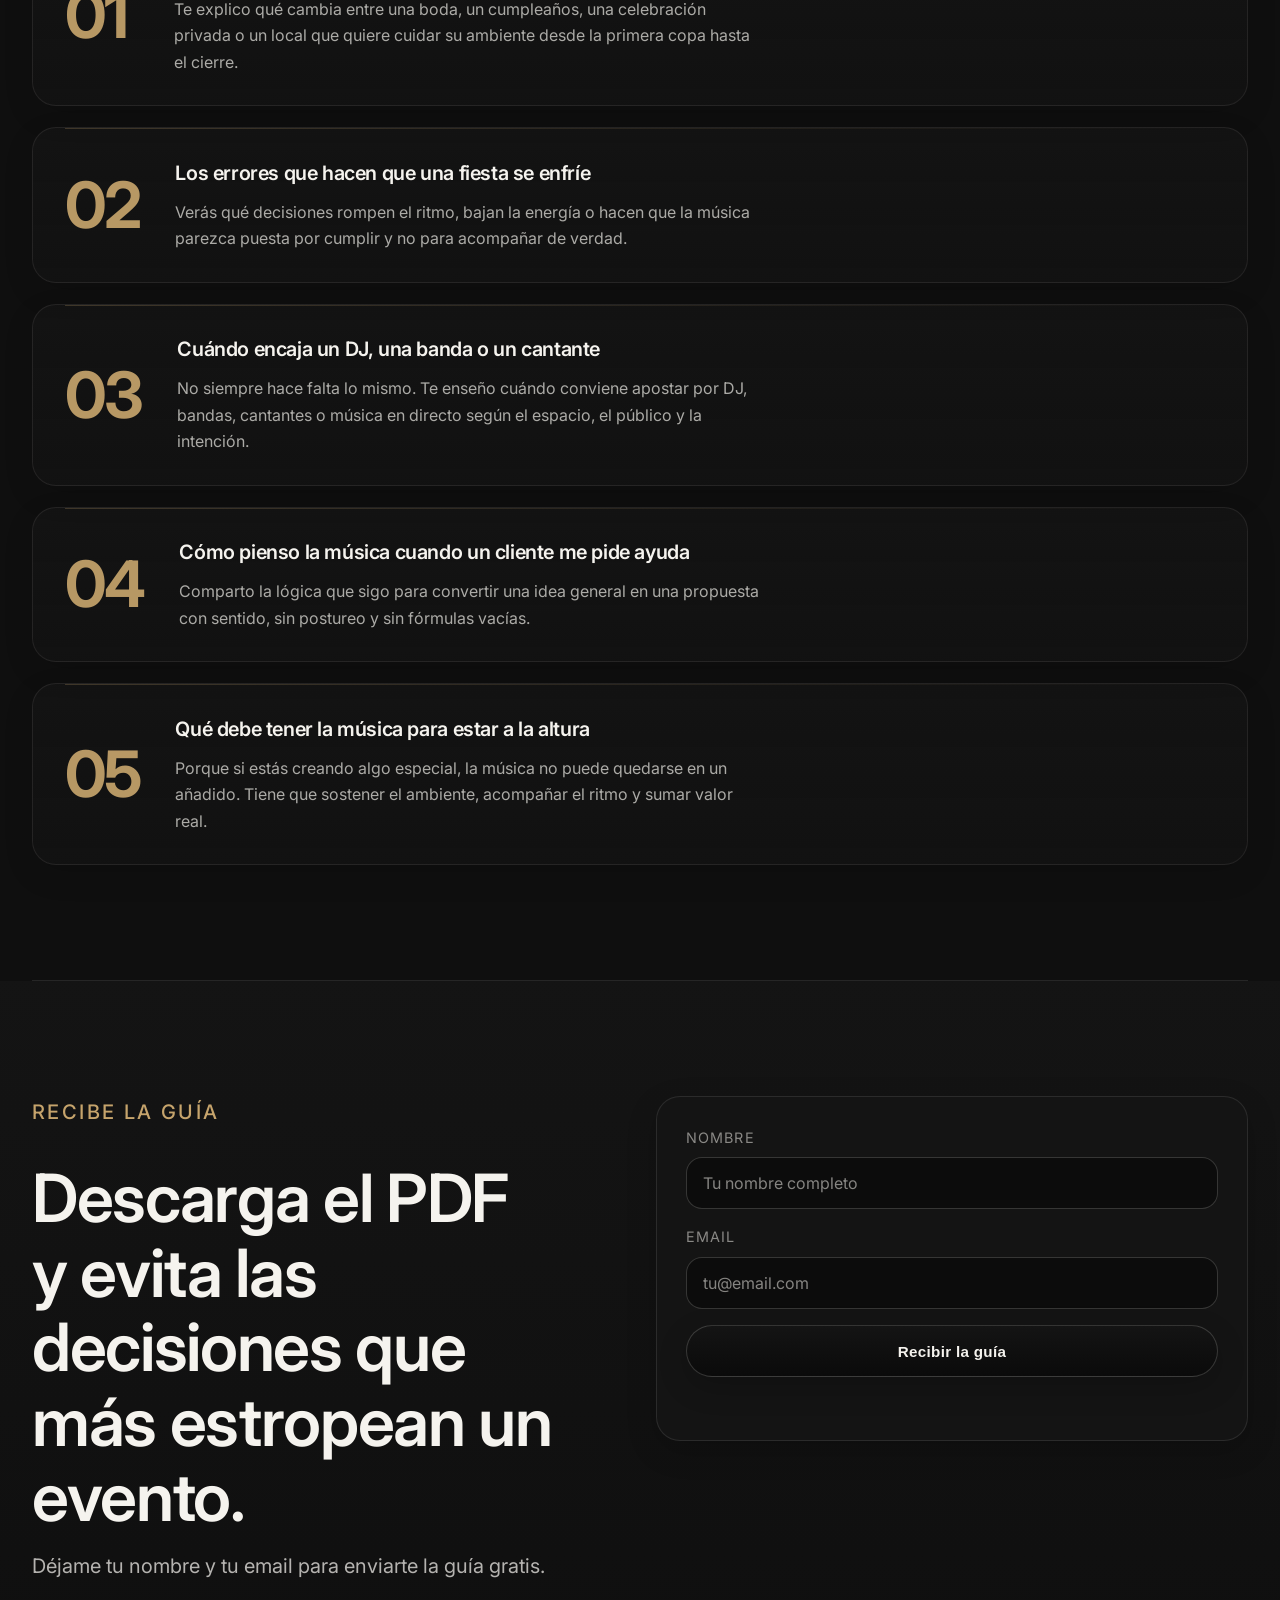
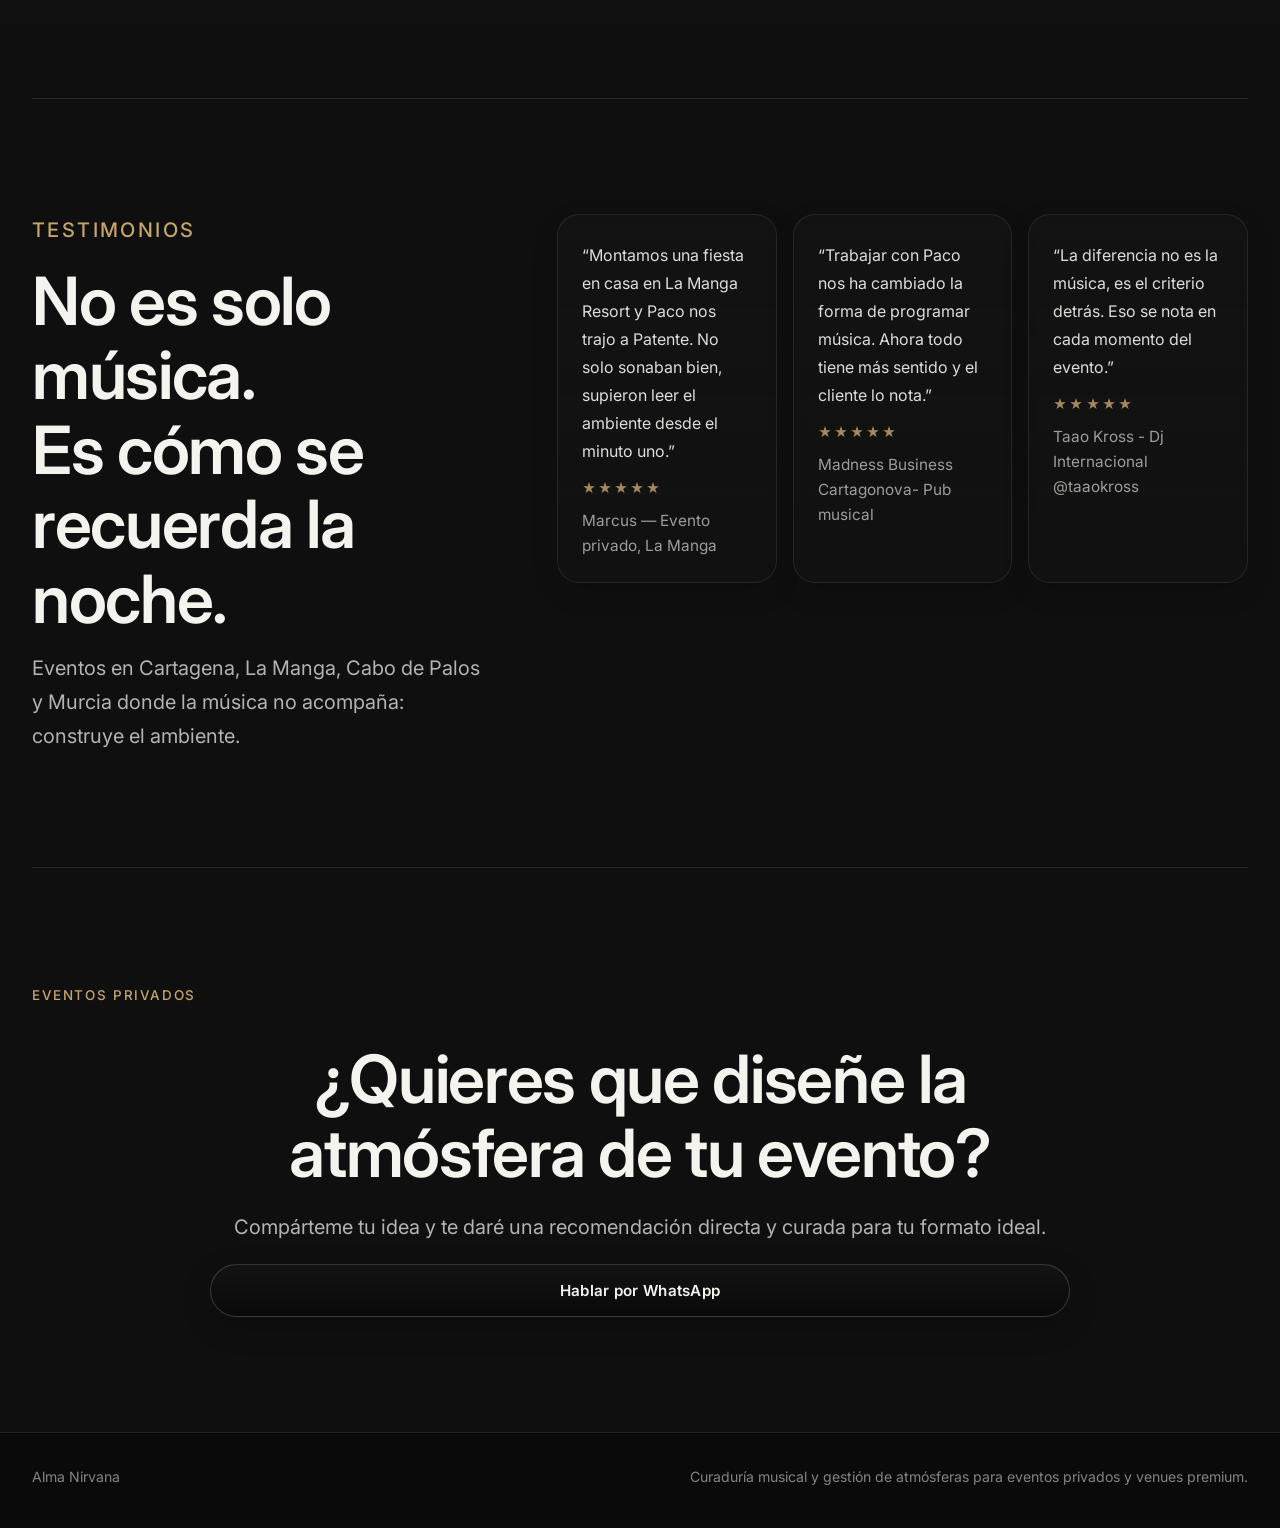
==== commit 64d44a9a: "tipos" ====
--- a/index.html
+++ b/index.html
@@ -27,11 +27,11 @@
   <main>
     <section class="hero section" aria-labelledby="hero-title">
       <div class="hero-media" aria-hidden="true">
+        <p class="eyebrow hero-eyebrow">Creamos atmósferas</p>
         <img src="images/hero-derech.jpg" alt="" />
       </div>
       <div class="hero-overlay" aria-hidden="true"></div>
       <div class="container hero-content reveal">
-        <p class="eyebrow">Creamos atmósferas</p>
         <h1 id="hero-title">La música puede elevar un evento… o arruinarlo.</h1>
         <p class="hero-copy">Si estás organizando un evento o la programación musical de un local, hay algo que conviene entender pronto: la música no es un detalle.</p>
 
--- a/styles.css
+++ b/styles.css
@@ -21,6 +21,9 @@
   --transition-base: 280ms ease;
   --shadow-card: 0 10px 30px rgba(0, 0, 0, 0.18);
   --shadow-hover: 0 16px 44px rgba(0, 0, 0, 0.24);
+  --title-size-unified: clamp(2.8rem, 5.2vw, 4.4rem);
+  --body-copy-size: clamp(1rem, 1.6vw, 1.25rem);
+  --body-copy-line-height: 1.68;
 }
 
 /* 2. Base */
@@ -80,8 +83,16 @@
   color: var(--color-gold);
 }
 
+.form-intro p,
+.authority-content p,
+.testimonials-intro p,
+#contact .cta-block > p:not(.eyebrow) {
+  font-size: var(--body-copy-size);
+  line-height: var(--body-copy-line-height);
+}
+
 h1 {
-  font-size: clamp(2.8rem, 6vw, 5.6rem);
+  font-size: var(--title-size-unified);
   line-height: 1.02;
   letter-spacing: -0.025em;
   font-weight: 700;
@@ -89,7 +100,7 @@
 }
 
 h2 {
-  font-size: clamp(1.8rem, 3vw, 3rem);
+  font-size: var(--title-size-unified);
   line-height: 1.12;
   letter-spacing: -0.02em;
   font-weight: 600;
@@ -103,7 +114,8 @@
 }
 
 .hero-copy {
-  font-size: clamp(1rem, 1.6vw, 1.25rem);
+  font-size: var(--body-copy-size);
+  line-height: var(--body-copy-line-height);
   max-width: 58ch;
 }
 
@@ -290,11 +302,23 @@
   inset: 0;
 }
 
+.hero-media {
+  position: absolute;
+}
+
 .hero-media video {
   width: 100%;
   height: 100%;
   object-fit: cover;
   filter: grayscale(20%) contrast(1.08) brightness(0.42);
+}
+
+.hero-eyebrow {
+  position: absolute;
+  top: 1.5rem;
+  left: 1.5rem;
+  z-index: 1;
+  margin: 0;
 }
 
 .hero-overlay {
@@ -397,7 +421,7 @@
 #problem h2 {
   max-width: none;
   margin-top: 0;
-  font-size: clamp(2.8rem, 5vw, 4.35rem);
+  font-size: var(--title-size-unified);
   line-height: 1.02;
   text-align: center;
 }
@@ -405,16 +429,16 @@
 #problem .problem-support {
   max-width: none;
   margin-top: 0;
-  font-size: 1.15rem;
-  line-height: 1.65;
+  font-size: var(--body-copy-size);
+  line-height: var(--body-copy-line-height);
   color: rgba(245, 243, 238, 0.74);
 }
 
 #problem .problem-closing {
   max-width: none;
   margin-top: 0;
-  font-size: 1.1rem;
-  line-height: 1.65;
+  font-size: var(--body-copy-size);
+  line-height: var(--body-copy-line-height);
   color: rgba(245, 243, 238, 0.9);
 }
 
@@ -791,6 +815,45 @@
     width: min(100% - 48px, var(--container-max));
   }
 
+  .header-inner {
+    min-height: 70px;
+  }
+
+  .brand-name {
+    font-size: 0.95rem;
+  }
+
+  .btn {
+    min-height: 48px;
+    padding: 0.72rem 1.3rem;
+    font-size: 0.92rem;
+  }
+
+  .btn-sm {
+    min-height: 40px;
+    padding: 0.48rem 1rem;
+    font-size: 0.79rem;
+  }
+
+  .eyebrow {
+    font-size: 0.68rem;
+    letter-spacing: 0.1em;
+    font-weight: 500;
+  }
+
+  h2 {
+    max-width: none;
+    text-wrap: balance;
+    text-align: left;
+  }
+
+  p {
+    max-width: none;
+    text-align: left;
+    text-wrap: pretty;
+    line-height: 1.7;
+  }
+
   .authority-grid,
   .form-shell,
   .testimonials-shell {
@@ -801,51 +864,128 @@
     min-height: 340px;
   }
 
+  .hero {
+    min-height: auto;
+    display: block;
+    padding-top: 76px;
+    padding-bottom: 52px;
+  }
+
+  .hero-media,
+  .hero-overlay,
+  .hero::before {
+    position: relative;
+    inset: auto;
+  }
+
+  .hero-media {
+    width: 100%;
+    aspect-ratio: 16 / 8.5;
+    max-height: 420px;
+    overflow: hidden;
+  }
+
+  .hero-media img,
+  .hero-media video {
+    width: 100%;
+    height: 100%;
+    object-fit: cover;
+    object-position: center 28%;
+  }
+
+  .hero-overlay,
+  .hero::before {
+    display: none;
+  }
+
+  .hero-content {
+    margin-top: 1.1rem;
+    text-align: left;
+  }
+
+  .hero-content > * + * {
+    margin-top: 0.95rem;
+  }
+
+  .hero-content .eyebrow {
+    margin-bottom: 0;
+    font-size: 0.62rem;
+    letter-spacing: 0.1em;
+    line-height: 1.25;
+    text-align: left;
+    opacity: 0.78;
+  }
+
   .hero-content h1 {
-    max-width: 11ch;
+    max-width: 11.5ch;
+    font-size: clamp(2.45rem, 5.6vw, 4rem);
+    line-height: 1.01;
+    letter-spacing: -0.03em;
     text-wrap: balance;
-    line-height: 1.05;
+    text-align: left;
   }
 
   .hero-copy {
-    font-size: 1.08rem;
-    max-width: 34ch;
+    max-width: 52ch;
+    font-size: 1rem;
     text-wrap: pretty;
-    line-height: 1.72;
+    line-height: 1.66;
+    text-align: left;
+  }
+
+  .hero-cta-group {
+    margin-top: 1.5rem;
+    gap: 0.75rem;
+  }
+
+  .hero-cta-group .btn {
+    min-height: 46px;
+    padding: 0.68rem 1.2rem;
+    font-size: 0.88rem;
   }
 
   #problem h2 {
-    max-width: 10ch;
-    margin-inline: auto;
+    max-width: 12ch;
+    margin-inline: 0;
     text-wrap: balance;
     line-height: 1.06;
+    text-align: left;
   }
 
   #problem .problem-textbox {
-    width: min(100%, 34rem);
-    margin-inline: auto;
+    width: 100%;
+    max-width: none;
+    margin-inline: 0;
   }
 
   #problem .problem-support,
   #problem .problem-closing {
     font-size: 1.08rem;
-    max-width: 32ch;
+    max-width: none;
     margin-inline: auto;
     text-wrap: pretty;
     line-height: 1.72;
   }
 
   .authority-content h2 {
-    max-width: 12ch;
+    max-width: 14ch;
     text-wrap: balance;
     line-height: 1.08;
+    text-align: left;
   }
 
   .authority-content p {
-    font-size: 1.08rem;
-    max-width: 34ch;
+    font-size: 1rem;
+    max-width: none;
     text-wrap: pretty;
-    line-height: 1.72;
+    line-height: 1.7;
+  }
+
+  .testimonials-intro h2,
+  #contact h2,
+  #learn h2 {
+    max-width: 14ch;
+    text-align: left;
   }
 }
 
@@ -855,83 +995,172 @@
   }
 
   .header-inner {
-    min-height: 70px;
+    min-height: 64px;
+  }
+
+  .brand-name {
+    font-size: 0.88rem;
   }
 
   .brand-sub {
     display: none;
   }
 
+  .btn {
+    min-height: 44px;
+    padding: 0.66rem 1.1rem;
+    font-size: 0.88rem;
+  }
+
+  .btn-sm {
+    min-height: 36px;
+    padding: 0.42rem 0.9rem;
+    font-size: 0.75rem;
+  }
+
+  .eyebrow {
+    font-size: 0.56rem;
+    letter-spacing: 0.09em;
+    font-weight: 500;
+  }
+
+  h2 {
+    max-width: none;
+    text-wrap: balance;
+    text-align: left;
+  }
+
+  p {
+    max-width: none;
+    text-align: left;
+    text-wrap: pretty;
+    line-height: 1.68;
+  }
+
   .hero {
-    min-height: 92vh;
-    padding-top: 102px;
+    min-height: auto;
+    display: block;
+    padding-top: 70px;
+    padding-bottom: 42px;
+  }
+
+  .hero-media {
+    aspect-ratio: 16 / 8.8;
+    max-height: 236px;
+    overflow: hidden;
+  }
+
+  .hero-media img,
+  .hero-media video {
+    width: 100%;
+    height: 100%;
+    object-fit: cover;
+    object-position: center 30%;
+  }
+
+  .hero-content {
+    margin-top: 0.95rem;
+    text-align: left;
+  }
+
+  .hero-content > * + * {
+    margin-top: 0.85rem;
+  }
+
+  .hero-content .eyebrow {
+    margin-bottom: 0;
+    font-size: 0.52rem;
+    letter-spacing: 0.09em;
+    line-height: 1.2;
+    text-align: left;
+    opacity: 0.76;
   }
 
   .hero-content h1 {
-    max-width: 9ch;
+    width: 100%;
+    max-width: none;
+    font-size: clamp(1.72rem, 6.9vw, 2.3rem);
+    line-height: 1.04;
+    letter-spacing: -0.03em;
+    text-wrap: balance;
+    text-align: left;
+  }
+
+  .hero-copy {
+    width: 100%;
+    max-width: none;
+    font-size: 0.95rem;
+    line-height: 1.64;
+    text-wrap: pretty;
+    text-align: left;
+  }
+
+  .hero-cta-group {
+    margin-top: 1.25rem;
+    gap: 0.7rem;
+    flex-direction: column;
+  }
+
+  .hero-cta-group .btn {
+    width: 100%;
+    min-height: 42px;
+    padding: 0.62rem 1rem;
+    font-size: 0.84rem;
+  }
+
+  .testimonials-grid {
+    grid-template-columns: 1fr;
+  }
+
+  #problem .problem-editorial {
+    display: block;
+  }
+
+  #problem .problem-label {
+    padding-top: 0;
+  }
+
+  #problem .problem-textbox {
+    width: 100%;
+    margin-inline: auto;
+  }
+
+  #problem h2 {
+    max-width: 11ch;
+    margin-inline: 0;
     text-wrap: balance;
     line-height: 1.08;
-  }
-
-  .hero-copy {
-    font-size: 1.04rem;
-    max-width: 30ch;
-    text-wrap: pretty;
-    line-height: 1.74;
-  }
-
-  .hero-cta-group {
-    flex-direction: column;
-  }
-
-  .hero-cta-group .btn {
-    width: 100%;
-  }
-
-  .testimonials-grid {
-    grid-template-columns: 1fr;
-  }
-
-  #problem .problem-editorial {
-    display: block;
-  }
-
-  #problem .problem-label {
-    padding-top: 0;
-  }
-
-  #problem .problem-textbox {
-    width: min(100%, 31ch);
-    margin-inline: auto;
-  }
-
-  #problem h2 {
-    max-width: 9ch;
-    margin-inline: auto;
-    text-wrap: balance;
-    line-height: 1.08;
+    text-align: left;
   }
 
   #problem .problem-support,
   #problem .problem-closing {
     font-size: 1.04rem;
-    max-width: 31ch;
+    max-width: none;
     margin-inline: auto;
     text-wrap: pretty;
     line-height: 1.74;
   }
 
   .authority-content h2 {
-    max-width: 10ch;
+    max-width: 13ch;
     text-wrap: balance;
     line-height: 1.1;
+    text-align: left;
   }
 
   .authority-content p {
-    font-size: 1.04rem;
-    max-width: 31ch;
+    font-size: 0.98rem;
+    max-width: none;
     text-wrap: pretty;
-    line-height: 1.74;
+    line-height: 1.68;
+  }
+
+  .testimonials-intro h2,
+  #contact h2,
+  #learn h2 {
+    max-width: 13ch;
+    text-align: left;
   }
 
   .learn-header {
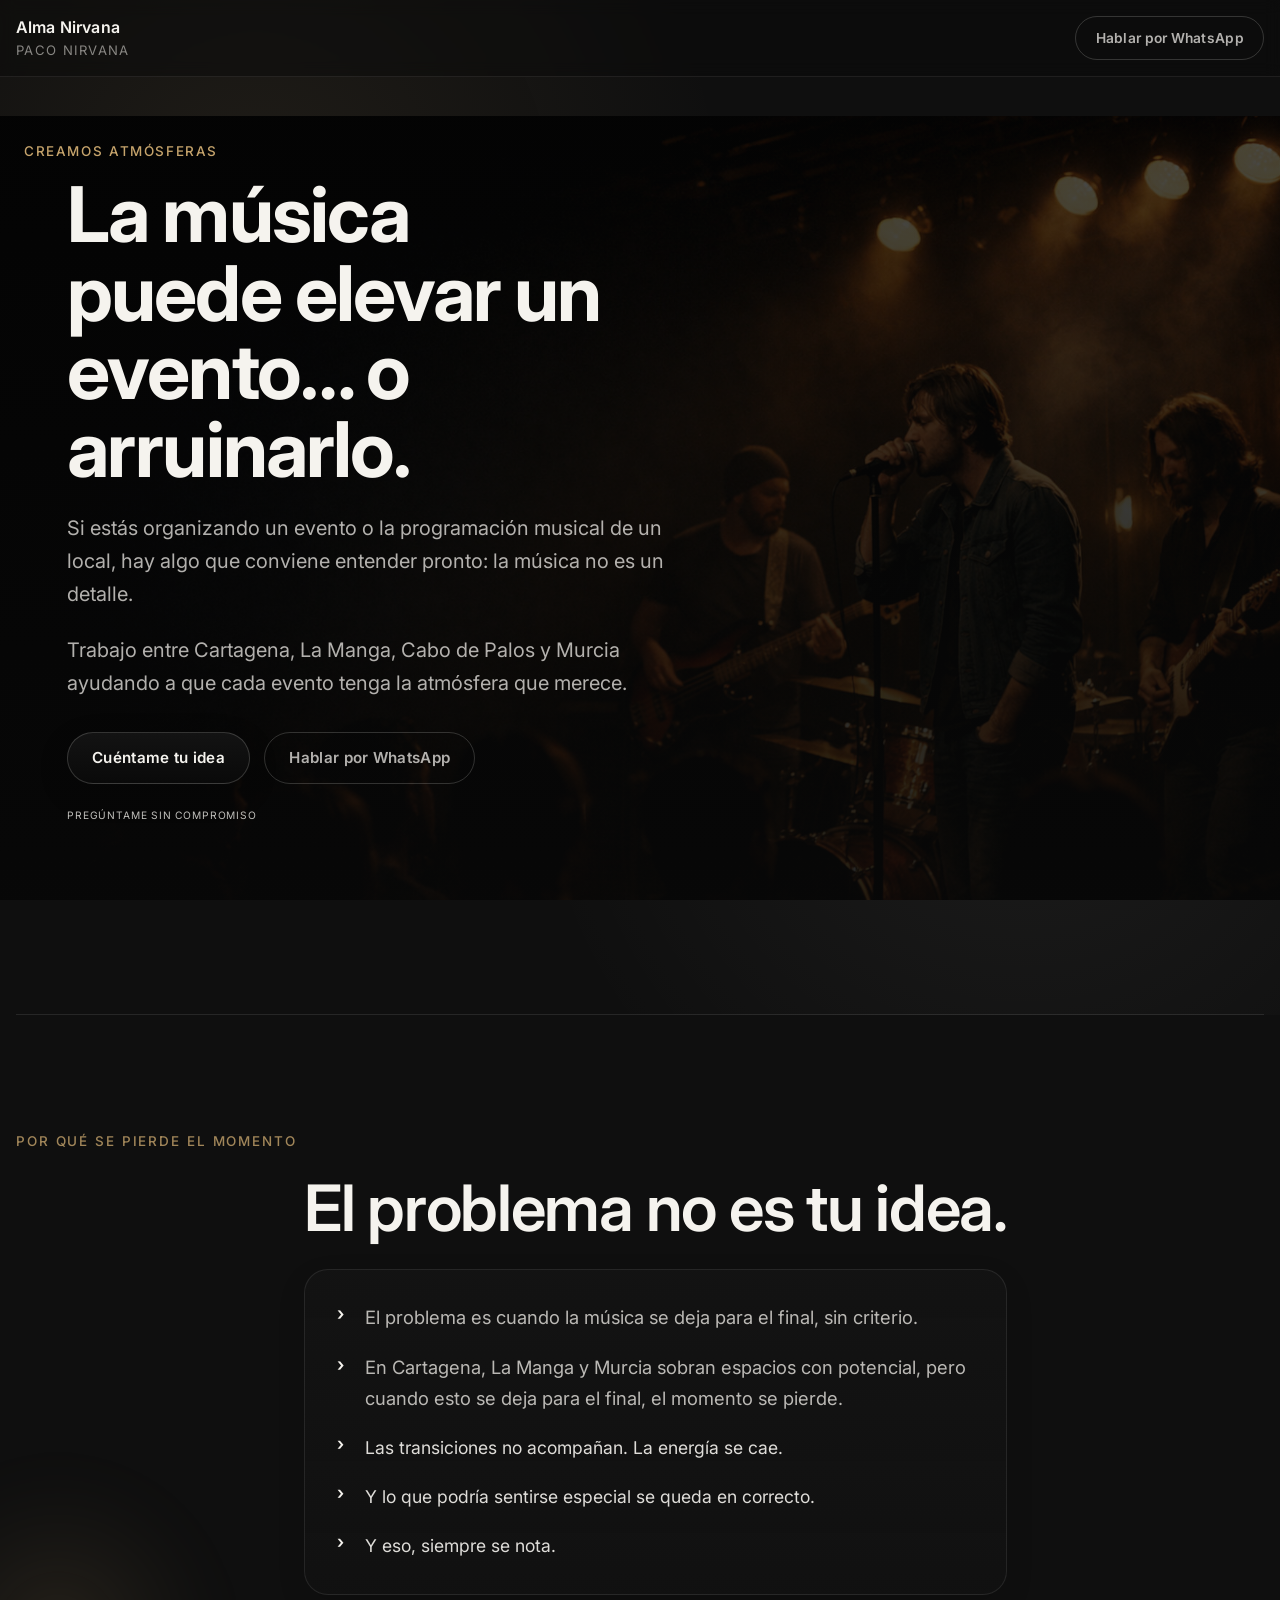
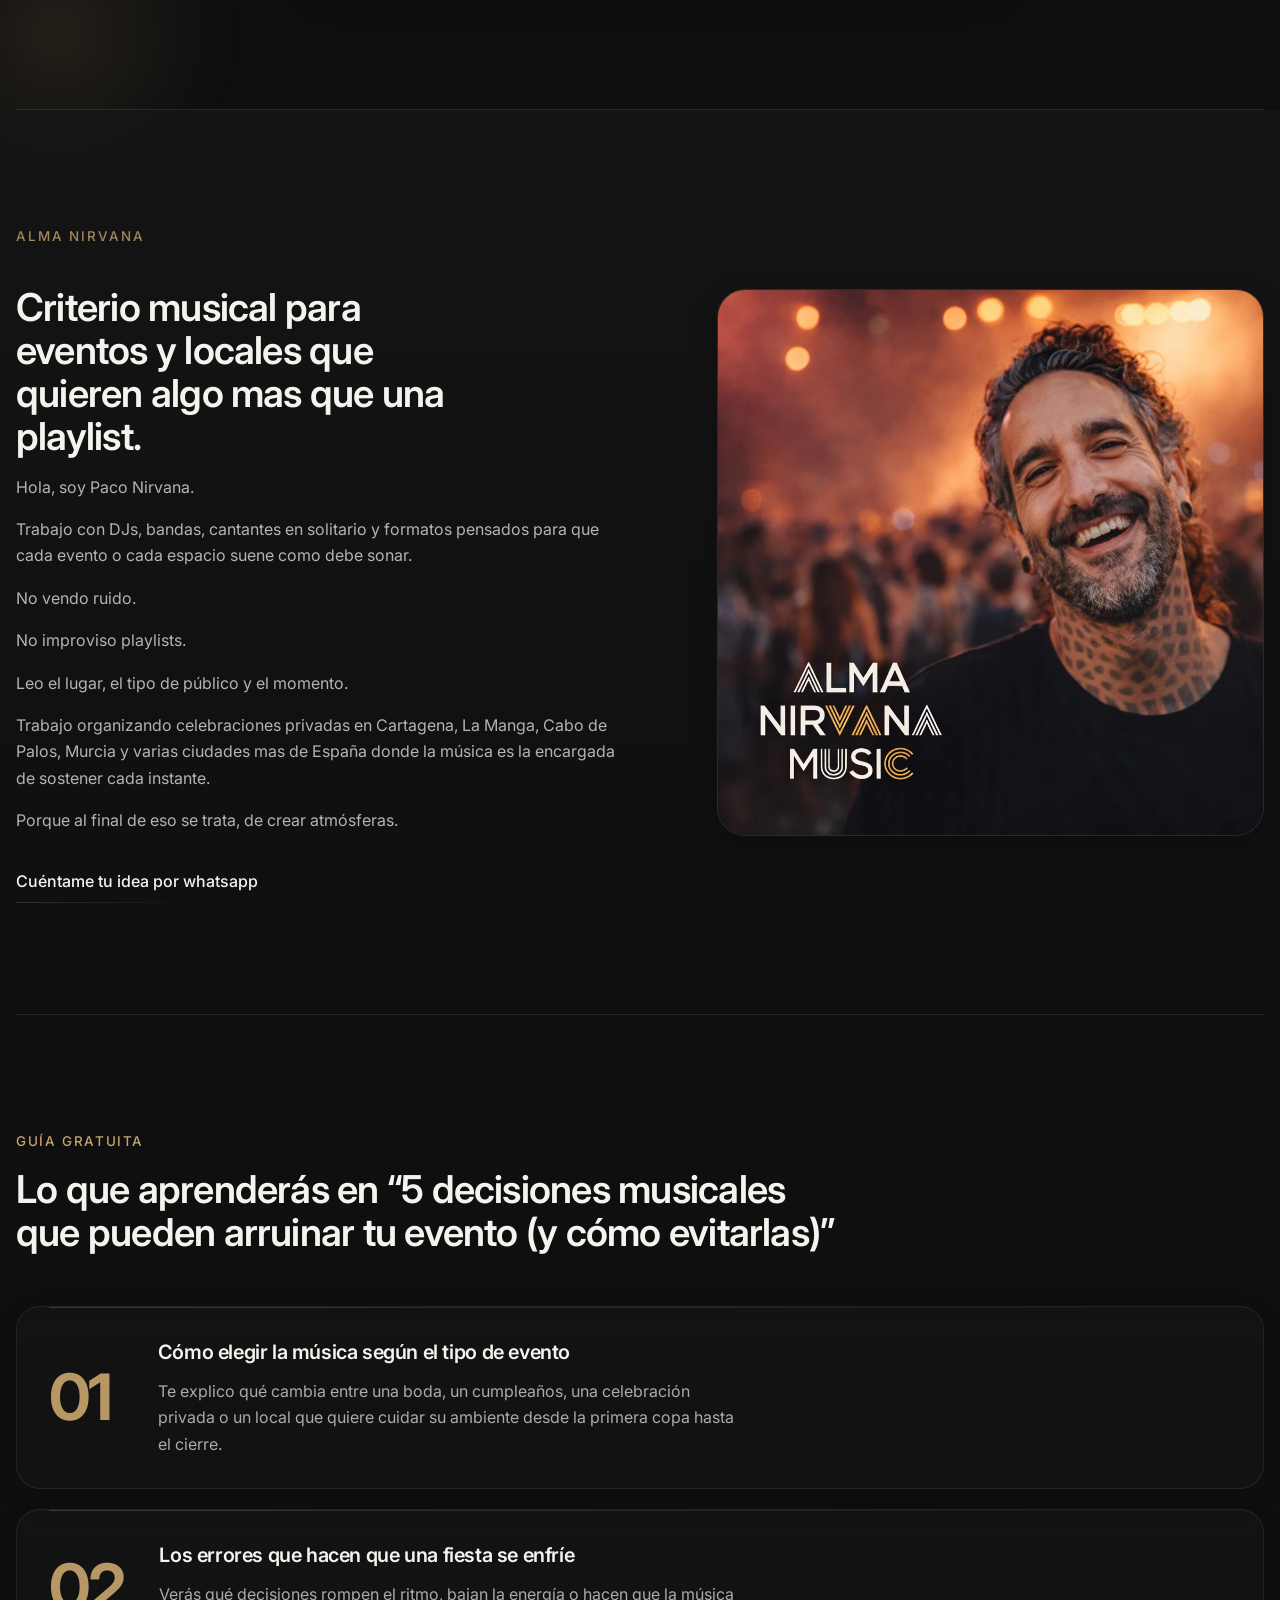
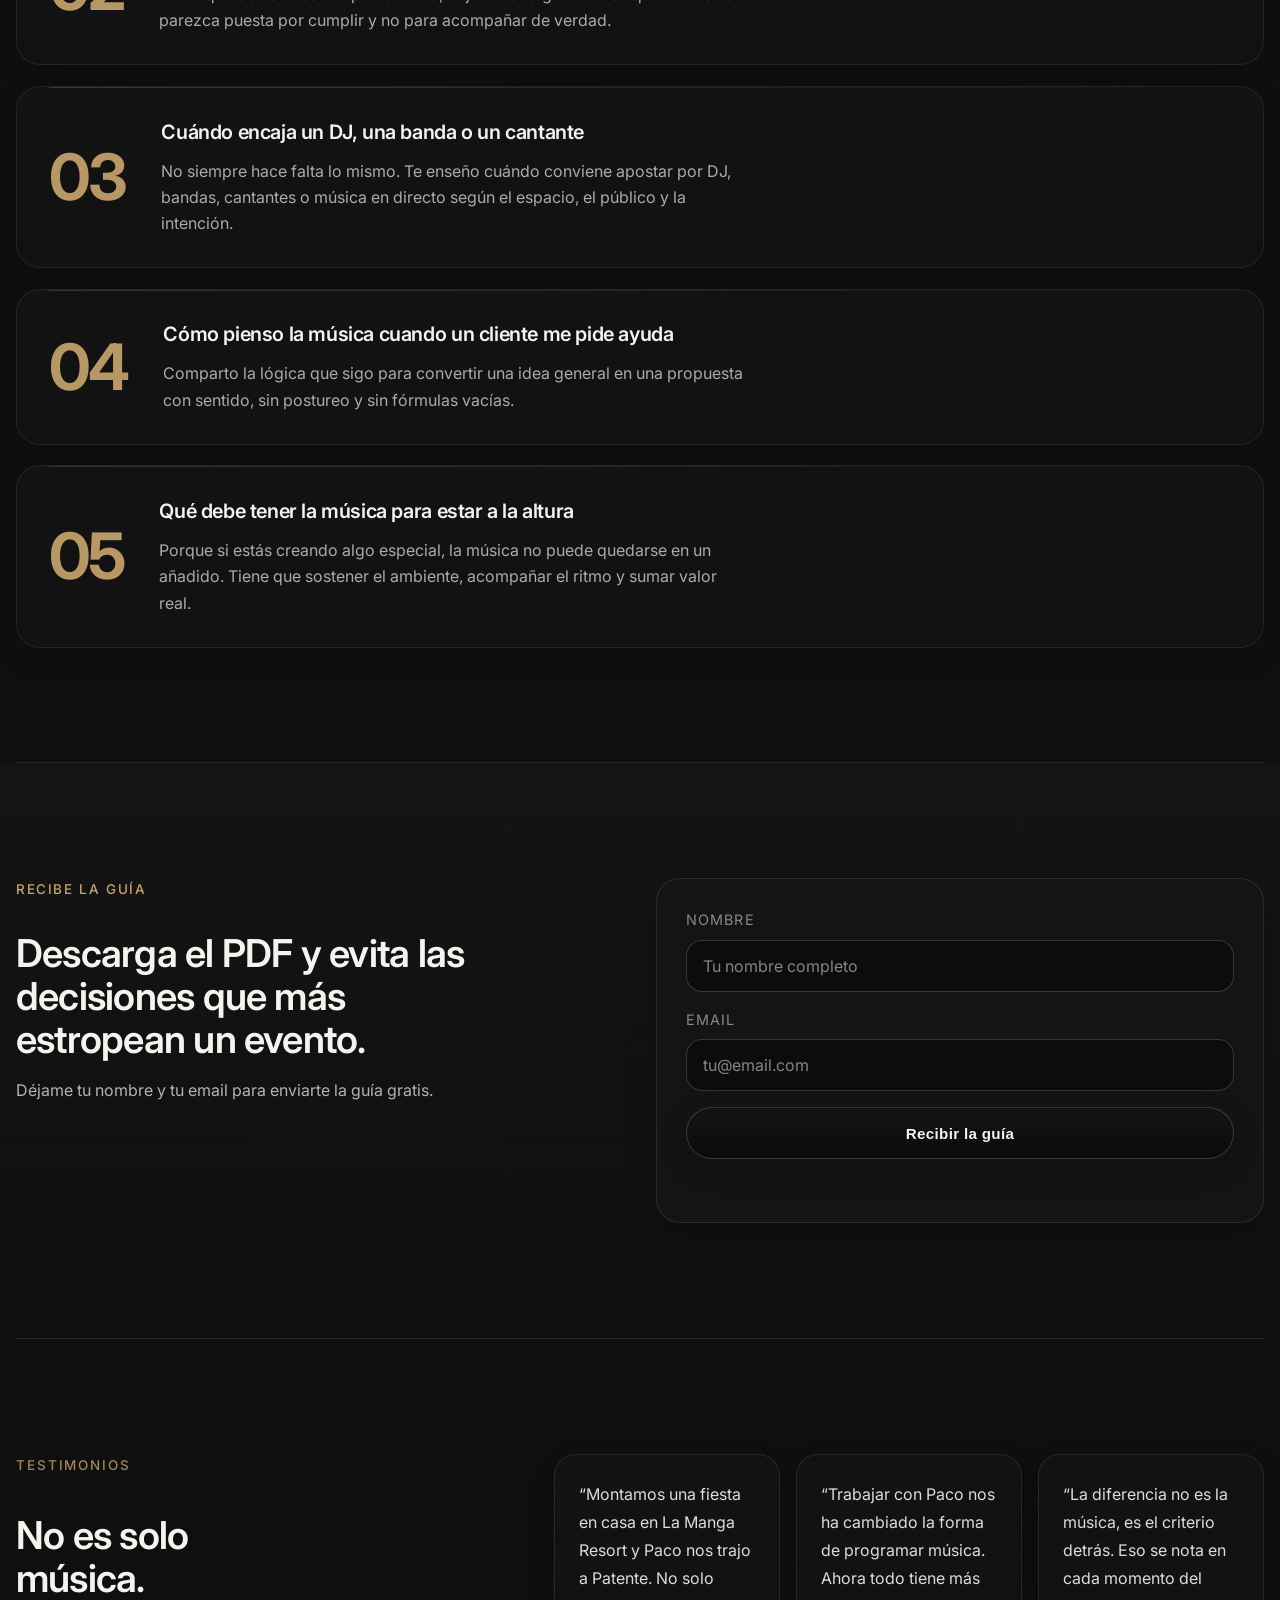
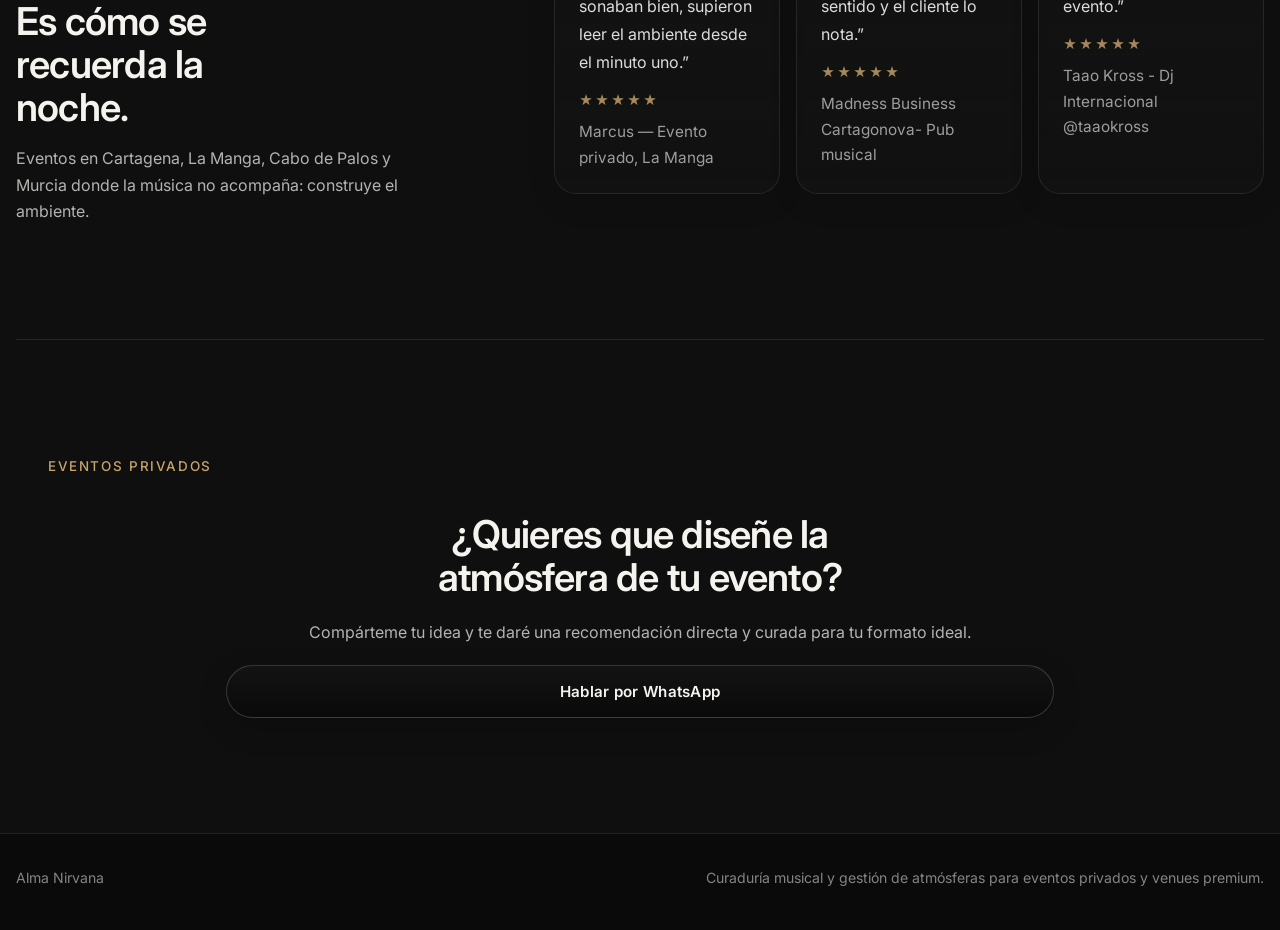
==== commit dfbdc209: "tablet1.7" ====
--- a/index.html
+++ b/index.html
@@ -26,22 +26,22 @@
 
   <main>
     <section class="hero section" aria-labelledby="hero-title">
-      <div class="hero-media" aria-hidden="true">
-        <p class="eyebrow hero-eyebrow">Creamos atmósferas</p>
-        <img src="images/hero-derech.jpg" alt="" />
-      </div>
-      <div class="hero-overlay" aria-hidden="true"></div>
-      <div class="container hero-content reveal">
-        <h1 id="hero-title">La música puede elevar un evento… o arruinarlo.</h1>
-        <p class="hero-copy">Si estás organizando un evento o la programación musical de un local, hay algo que conviene entender pronto: la música no es un detalle.</p>
-
-<p class="hero-copy">Trabajo entre Cartagena, La Manga, Cabo de Palos y Murcia ayudando a que cada evento tenga la atmósfera que merece.</p>
-        <div class="hero-cta-group">
-          <a class="btn btn-primary" href="https://wa.me/34600318152?text=Hola%20Paco%2C%20te%20cuento%20mi%20idea%3A%0ATipo%20de%20evento%3A%0AFecha%3A%0ALugar%3A%0AN%C3%BAmero%20de%20personas%3A" target="_blank" rel="noopener noreferrer">Cuéntame tu idea</a>
-          <a class="btn btn-ghost" href="https://wa.me/34600318152?text=Hola%20Paco%2C%20quiero%20informaci%C3%B3n%20sobre%20la%20m%C3%BAsica%20para%20mi%20evento." target="_blank" rel="noopener noreferrer">Hablar por WhatsApp</a>
-        </div>
-        <p class="eyebrow" style="font-size: 0.64rem; font-weight: 400; letter-spacing: 0.08em; color: rgba(245, 243, 238, 0.78);">pregúntame sin compromiso</p>
-        
+      <div class="container hero-shell">
+        <div class="hero-media" aria-hidden="true">
+          <p class="eyebrow hero-eyebrow">Creamos atmósferas</p>
+          <img src="images/hero-derech.jpg" alt="" />
+        </div>
+        <div class="hero-overlay" aria-hidden="true"></div>
+        <div class="hero-content reveal">
+          <h1 id="hero-title">La música puede elevar un evento… o arruinarlo.</h1>
+          <p class="hero-copy">Si estás organizando un evento o la programación musical de un local, hay algo que conviene entender pronto: la música no es un detalle.</p>
+          <p class="hero-copy">Trabajo entre Cartagena, La Manga, Cabo de Palos y Murcia ayudando a que cada evento tenga la atmósfera que merece.</p>
+          <div class="hero-cta-group">
+            <a class="btn btn-primary" href="https://wa.me/34600318152?text=Hola%20Paco%2C%20te%20cuento%20mi%20idea%3A%0ATipo%20de%20evento%3A%0AFecha%3A%0ALugar%3A%0AN%C3%BAmero%20de%20personas%3A" target="_blank" rel="noopener noreferrer">Cuéntame tu idea</a>
+            <a class="btn btn-ghost" href="https://wa.me/34600318152?text=Hola%20Paco%2C%20quiero%20informaci%C3%B3n%20sobre%20la%20m%C3%BAsica%20para%20mi%20evento." target="_blank" rel="noopener noreferrer">Hablar por WhatsApp</a>
+          </div>
+          <p class="eyebrow" style="font-size: 0.64rem; font-weight: 400; letter-spacing: 0.08em; color: rgba(245, 243, 238, 0.78);">pregúntame sin compromiso</p>
+        </div>
       </div>
     </section>
 
--- a/styles.css
+++ b/styles.css
@@ -12,8 +12,11 @@
   --color-gold-soft: rgba(198, 164, 108, 0.16);
   --color-gold-hover: #d7b47a;
   --color-black: #0a0a0a;
-  --container-max: 1280px;
+  --container-max: 1312px;
   --content-narrow: 860px;
+  --text-column-width: 62ch;
+  --desktop-text-offset: clamp(32px, 4vw, 64px);
+  --problem-section-width: min(100%, 42rem);
   --radius-card: 24px;
   --radius-button: 999px;
   --radius-input: 16px;
@@ -21,9 +24,6 @@
   --transition-base: 280ms ease;
   --shadow-card: 0 10px 30px rgba(0, 0, 0, 0.18);
   --shadow-hover: 0 16px 44px rgba(0, 0, 0, 0.24);
-  --title-size-unified: clamp(2.8rem, 5.2vw, 4.4rem);
-  --body-copy-size: clamp(1rem, 1.6vw, 1.25rem);
-  --body-copy-line-height: 1.68;
 }
 
 /* 2. Base */
@@ -83,16 +83,8 @@
   color: var(--color-gold);
 }
 
-.form-intro p,
-.authority-content p,
-.testimonials-intro p,
-#contact .cta-block > p:not(.eyebrow) {
-  font-size: var(--body-copy-size);
-  line-height: var(--body-copy-line-height);
-}
-
 h1 {
-  font-size: var(--title-size-unified);
+  font-size: clamp(2.8rem, 6vw, 5.6rem);
   line-height: 1.02;
   letter-spacing: -0.025em;
   font-weight: 700;
@@ -100,7 +92,7 @@
 }
 
 h2 {
-  font-size: var(--title-size-unified);
+  font-size: clamp(1.8rem, 3vw, 3rem);
   line-height: 1.12;
   letter-spacing: -0.02em;
   font-weight: 600;
@@ -114,8 +106,7 @@
 }
 
 .hero-copy {
-  font-size: var(--body-copy-size);
-  line-height: var(--body-copy-line-height);
+  font-size: clamp(1rem, 1.6vw, 1.25rem);
   max-width: 58ch;
 }
 
@@ -154,8 +145,10 @@
 
 /* 4. Layout */
 .container {
-  width: min(100% - 64px, var(--container-max));
-  margin-inline: auto;
+  width: 100%;
+  max-width: var(--container-max);
+  padding: 0 16px;
+  margin: 0 auto;
 }
 
 .narrow {
@@ -177,7 +170,7 @@
   left: 50%;
   transform: translateX(-50%);
   bottom: 0;
-  width: min(100% - 64px, var(--container-max));
+  width: min(calc(100% - 32px), calc(var(--container-max) - 32px));
   border-bottom: 1px solid var(--color-line);
 }
 
@@ -290,10 +283,16 @@
 
 .hero {
   min-height: 100vh;
+  padding-top: 116px;
+  overflow: hidden;
+}
+
+.hero-shell {
+  position: relative;
+  min-height: calc(100vh - 116px);
   display: flex;
   align-items: center;
-  padding-top: 116px;
-  overflow: hidden;
+  justify-content: flex-start;
 }
 
 .hero-media,
@@ -306,6 +305,7 @@
   position: absolute;
 }
 
+.hero-media img,
 .hero-media video {
   width: 100%;
   height: 100%;
@@ -336,6 +336,13 @@
 .hero-content {
   position: relative;
   z-index: 2;
+  width: min(var(--text-column-width), 100%);
+  max-width: var(--text-column-width);
+  margin-left: var(--desktop-text-offset);
+  margin-right: auto;
+  text-align: left;
+  display: grid;
+  justify-items: start;
 }
 
 .hero-content > * + * {
@@ -359,10 +366,6 @@
 #contact .narrow {
   display: grid;
   gap: 1.25rem;
-}
-
-#problem .problem-editorial {
-  display: block;
 }
 
 #problem::before {
@@ -383,63 +386,97 @@
   z-index: 1;
 }
 
+#problem .problem-editorial {
+  display: grid;
+  gap: 0;
+  width: 100%;
+  max-width: none;
+  margin-left: auto;
+  margin-right: auto;
+  justify-items: center;
+}
+
 #problem .problem-label {
   display: block;
+  width: auto;
+  justify-self: start;
   margin-bottom: 0;
   padding-top: 0;
   padding-bottom: 1.4rem;
   letter-spacing: 0.14em;
   opacity: 0.8;
+  text-align: left;
 }
 
 #problem .problem-body {
   display: grid;
   gap: 0;
+  width: var(--problem-section-width);
+  justify-items: stretch;
 }
 
 #problem .problem-textbox {
   width: 100%;
-  max-width: 62ch;
+  max-width: none;
   margin-top: 1.8rem;
   margin-left: auto;
   margin-right: auto;
-  padding: 0;
-  border: 0;
-  border-radius: 0;
-  background: transparent;
-  box-shadow: none;
+  padding: 2rem 2rem 2.1rem;
+  border: 1px solid rgba(245, 243, 238, 0.09);
+  border-radius: var(--radius-card);
+  background: linear-gradient(180deg, rgba(20, 20, 20, 0.78), rgba(20, 20, 20, 0.48));
+  box-shadow: 0 10px 28px rgba(0, 0, 0, 0.12);
   text-align: left;
   transition: transform 180ms ease, border-color var(--transition-base), box-shadow var(--transition-base);
 }
 
 #problem .problem-textbox:hover {
-  transform: scale(1.012);
-  border-color: transparent;
-  box-shadow: none;
+  transform: translateY(-2px);
+  border-color: rgba(198, 164, 108, 0.18);
+  box-shadow: 0 14px 34px rgba(0, 0, 0, 0.14);
 }
 
 #problem h2 {
+  width: 100%;
   max-width: none;
   margin-top: 0;
-  font-size: var(--title-size-unified);
+  font-size: clamp(2.8rem, 5vw, 4.35rem);
   line-height: 1.02;
   text-align: center;
+  text-wrap: nowrap;
 }
 
 #problem .problem-support {
   max-width: none;
   margin-top: 0;
-  font-size: var(--body-copy-size);
-  line-height: var(--body-copy-line-height);
+  font-size: 1.15rem;
+  line-height: 1.65;
   color: rgba(245, 243, 238, 0.74);
+  text-align: left;
+  position: relative;
+  padding-left: 1.75rem;
 }
 
 #problem .problem-closing {
   max-width: none;
   margin-top: 0;
-  font-size: var(--body-copy-size);
-  line-height: var(--body-copy-line-height);
+  font-size: 1.1rem;
+  line-height: 1.65;
   color: rgba(245, 243, 238, 0.9);
+  text-align: left;
+  position: relative;
+  padding-left: 1.75rem;
+}
+
+#problem .problem-support::before,
+#problem .problem-closing::before {
+  content: "›";
+  position: absolute;
+  left: 0;
+  top: 0.02em;
+  color: var(--color-text);
+  font-weight: 600;
+  line-height: 1.2;
 }
 
 #problem .problem-textbox > * + * {
@@ -700,8 +737,14 @@
   max-width: 28rem;
 }
 
+.authority-content .eyebrow,
 .testimonials-intro .eyebrow {
+  display: block;
   margin-bottom: 0;
+  padding-top: 0;
+  padding-bottom: 1.4rem;
+  letter-spacing: 0.14em;
+  opacity: 0.8;
 }
 
 .testimonials-intro h2 {
@@ -811,10 +854,6 @@
 }
 
 @media (max-width: 1060px) {
-  .container {
-    width: min(100% - 48px, var(--container-max));
-  }
-
   .header-inner {
     min-height: 70px;
   }
@@ -825,33 +864,85 @@
 
   .btn {
     min-height: 48px;
-    padding: 0.72rem 1.3rem;
-    font-size: 0.92rem;
+    padding: 0.72rem 1.25rem;
+    font-size: 0.9rem;
   }
 
   .btn-sm {
     min-height: 40px;
-    padding: 0.48rem 1rem;
+    padding: 0.5rem 1rem;
     font-size: 0.79rem;
   }
 
-  .eyebrow {
-    font-size: 0.68rem;
-    letter-spacing: 0.1em;
-    font-weight: 500;
+  /* Eyebrows unificados en responsive */
+.eyebrow,
+.hero-eyebrow,
+.hero-content .eyebrow,
+#problem .problem-label,
+.authority-content .eyebrow,
+.testimonials-intro .eyebrow,
+.learn-header .eyebrow,
+.form-intro .eyebrow,
+#contact .eyebrow {
+  font-size: 0.68rem;
+  letter-spacing: 0.12em;
+  line-height: 1.2;
+  font-weight: 500;
+  color: var(--color-gold);
+  opacity: 1;
+}
+
+  /* Títulos coherentes */
+  h2,
+  .hero-content h1,
+  #problem h2,
+  .authority-content h2,
+  .testimonials-intro h2,
+  #contact h2,
+  #learn h2,
+  #form-title {
+    text-align: left;
+    text-wrap: balance;
   }
 
   h2 {
-    max-width: none;
-    text-wrap: balance;
-    text-align: left;
-  }
-
-  p {
-    max-width: none;
+    max-width: 14ch;
+    font-size: clamp(2.4rem, 4.8vw, 3.8rem);
+  }
+
+  .hero-content h1 {
+    max-width: 11ch;
+    font-size: clamp(2.4rem, 4.8vw, 3.8rem);
+    line-height: 1.06;
+    letter-spacing: -0.025em;
+  }
+
+  #problem h2,
+  .authority-content h2,
+  .testimonials-intro h2,
+  #contact h2,
+  #learn h2,
+  #form-title {
+    max-width: 14ch;
+    font-size: clamp(2.4rem, 4.8vw, 3.8rem);
+    line-height: 1.06;
+  }
+
+  /* Textos coherentes */
+  p,
+  .hero-copy,
+  #problem .problem-support,
+  #problem .problem-closing,
+  .authority-content p,
+  .form-intro p,
+  .testimonials-intro p,
+  .guide-copy p,
+  #contact .cta-block > p:not(.eyebrow) {
+    max-width: 62ch;
+    font-size: 1.04rem;
     text-align: left;
     text-wrap: pretty;
-    line-height: 1.7;
+    line-height: 1.72;
   }
 
   .authority-grid,
@@ -864,11 +955,19 @@
     min-height: 340px;
   }
 
+  .testimonials-grid {
+    grid-template-columns: 1fr 1fr;
+  }
+
   .hero {
     min-height: auto;
-    display: block;
     padding-top: 76px;
     padding-bottom: 52px;
+  }
+
+  .hero-shell {
+    min-height: auto;
+    display: block;
   }
 
   .hero-media,
@@ -883,6 +982,7 @@
     aspect-ratio: 16 / 8.5;
     max-height: 420px;
     overflow: hidden;
+    border-radius: 24px;
   }
 
   .hero-media img,
@@ -893,13 +993,17 @@
     object-position: center 28%;
   }
 
-  .hero-overlay,
+  
   .hero::before {
     display: none;
   }
 
   .hero-content {
+    width: 100%;
+    max-width: var(--text-column-width);
     margin-top: 1.1rem;
+    margin-left: 0;
+    margin-right: 0;
     text-align: left;
   }
 
@@ -907,95 +1011,203 @@
     margin-top: 0.95rem;
   }
 
-  .hero-content .eyebrow {
-    margin-bottom: 0;
-    font-size: 0.62rem;
-    letter-spacing: 0.1em;
-    line-height: 1.25;
-    text-align: left;
-    opacity: 0.78;
-  }
-
-  .hero-content h1 {
-    max-width: 11.5ch;
-    font-size: clamp(2.45rem, 5.6vw, 4rem);
-    line-height: 1.01;
-    letter-spacing: -0.03em;
-    text-wrap: balance;
-    text-align: left;
-  }
-
   .hero-copy {
-    max-width: 52ch;
-    font-size: 1rem;
-    text-wrap: pretty;
-    line-height: 1.66;
-    text-align: left;
+    max-width: 62ch;
   }
 
   .hero-cta-group {
     margin-top: 1.5rem;
     gap: 0.75rem;
+    justify-content: flex-start;
   }
 
   .hero-cta-group .btn {
     min-height: 46px;
-    padding: 0.68rem 1.2rem;
+    padding: 0.68rem 1.15rem;
     font-size: 0.88rem;
+    max-width: 100%;
+  }
+
+  #problem .problem-editorial,
+  #problem .problem-textbox,
+  .authority-content,
+  .learn-header,
+  .form-intro,
+  .testimonials-intro {
+    max-width: var(--text-column-width);
+  }
+
+  #problem .problem-editorial {
+    width: 100%;
+    max-width: none;
+  }
+
+  #problem .problem-label,
+  #problem .problem-body {
+    width: min(100%, 38rem);
+  }
+
+  #problem .problem-body {
+    justify-items: stretch;
   }
 
   #problem h2 {
-    max-width: 12ch;
-    margin-inline: 0;
-    text-wrap: balance;
-    line-height: 1.06;
-    text-align: left;
+    width: 100%;
+    max-width: none;
+    text-align: center;
+    text-wrap: nowrap;
   }
 
   #problem .problem-textbox {
     width: 100%;
     max-width: none;
-    margin-inline: 0;
+    margin-inline: auto;
+    padding: 1.8rem 1.8rem 1.95rem;
   }
 
   #problem .problem-support,
   #problem .problem-closing {
-    font-size: 1.08rem;
+    text-align: left;
+  }
+}
+
+@media (min-width: 761px) and (max-width: 1060px) {
+  :root {
+    --tablet-eyebrow-inset: 1.5rem;
+    --tablet-eyebrow-width: min(100%, 38rem);
+  }
+
+  .section {
+    padding: clamp(64px, 8vw, 96px) 0;
+  }
+
+  .hero {
+    position: relative;
+    padding-top: 78px;
+    padding-bottom: 56px;
+    overflow: hidden;
+  }
+
+  .hero-shell {
+    position: relative;
+  }
+
+  .hero-media,
+  .hero-overlay {
+    position: absolute;
+    top: 0;
+    left: 0;
+    right: 0;
+    height: clamp(320px, 42vw, 400px);
+    border-radius: 24px;
+  }
+
+  .hero-media {
+    width: auto;
+    max-height: none;
+    overflow: hidden;
+  }
+
+  .hero-media img,
+  .hero-media video {
+    width: 100%;
+    height: 100%;
+    object-fit: cover;
+    object-position: center 28%;
+  }
+
+  .hero-overlay {
+    display: block;
+    background: linear-gradient(180deg, rgba(10, 10, 10, 0.28) 0%, rgba(10, 10, 10, 0.62) 100%);
+  }
+
+  .hero-content,
+  .learn-header,
+  .form-intro,
+  .testimonials-intro,
+  .authority-content {
+    max-width: 40rem;
+  }
+
+  .hero-content {
+    position: relative;
+    z-index: 2;
+    width: 100%;
     max-width: none;
-    margin-inline: auto;
-    text-wrap: pretty;
-    line-height: 1.72;
-  }
-
-  .authority-content h2 {
-    max-width: 14ch;
-    text-wrap: balance;
-    line-height: 1.08;
+    margin-top: 0;
+    margin-left: 0;
+    margin-right: 0;
+    padding-top: calc(clamp(320px, 42vw, 400px) + 1.4rem);
+    padding-left: 1.5rem;
+    padding-right: 1.5rem;
     text-align: left;
   }
 
-  .authority-content p {
-    font-size: 1rem;
-    max-width: none;
-    text-wrap: pretty;
-    line-height: 1.7;
-  }
-
-  .testimonials-intro h2,
-  #contact h2,
-  #learn h2 {
-    max-width: 14ch;
+  .hero-content h1 {
+    position: absolute;
+    top: 2.85rem;
+    left: 1.5rem;
+    max-width: 10ch;
+    margin: 0;
+    z-index: 3;
     text-align: left;
   }
+
+  .hero-copy {
+    max-width: 40rem;
+    padding-left: 0;
+  }
+
+  .hero-cta-group {
+    padding-left: 0;
+  }
+
+  .hero-eyebrow,
+  #problem .problem-label,
+  .authority-content .eyebrow,
+  .learn-header .eyebrow,
+  .form-intro .eyebrow,
+  .testimonials-intro .eyebrow,
+  #contact .eyebrow {
+    width: var(--tablet-eyebrow-width);
+    max-width: var(--tablet-eyebrow-width);
+    margin-left: auto;
+    margin-right: auto;
+    padding-left: var(--tablet-eyebrow-inset);
+    padding-right: 0;
+    box-sizing: border-box;
+    text-align: left;
+  }
+
+  .hero-eyebrow {
+    left: 0;
+    right: 0;
+    top: 0.85rem;
+    margin: 0;
+  }
+
+  .authority-grid,
+  .form-shell {
+    gap: 2.4rem;
+  }
+
+  .testimonials-shell {
+    gap: 2.8rem;
+  }
+
+  .guide-item {
+    padding: 1.7rem 1.75rem;
+  }
+
+  .guide-copy {
+    padding-left: 0.35rem;
+  }
 }
 
 @media (max-width: 760px) {
-  .container {
-    width: min(100% - 40px, var(--container-max));
-  }
-
   .header-inner {
     min-height: 64px;
+    gap: 0.75rem;
   }
 
   .brand-name {
@@ -1006,10 +1218,17 @@
     display: none;
   }
 
+  .site-header .btn-sm {
+    min-height: 36px;
+    padding: 0.48rem 0.85rem;
+    font-size: 0.74rem;
+    white-space: nowrap;
+  }
+
   .btn {
     min-height: 44px;
-    padding: 0.66rem 1.1rem;
-    font-size: 0.88rem;
+    padding: 0.66rem 1rem;
+    font-size: 0.86rem;
   }
 
   .btn-sm {
@@ -1018,36 +1237,55 @@
     font-size: 0.75rem;
   }
 
-  .eyebrow {
-    font-size: 0.56rem;
-    letter-spacing: 0.09em;
+  .eyebrow,
+  .hero-content .eyebrow,
+  #problem .problem-label,
+  .authority-content .eyebrow,
+  .testimonials-intro .eyebrow,
+  .learn-header .eyebrow,
+  .form-intro .eyebrow,
+  #contact .eyebrow {
+    font-size: 0.68rem;
+    letter-spacing: 0.12em;
+    line-height: 1.2;
     font-weight: 500;
+    opacity: 1;
   }
 
   h2 {
-    max-width: none;
+    max-width: 13ch;
+    font-size: clamp(2.1rem, 8vw, 3rem);
     text-wrap: balance;
     text-align: left;
   }
 
   p {
-    max-width: none;
+    max-width: 62ch;
+    font-size: 1rem;
     text-align: left;
     text-wrap: pretty;
-    line-height: 1.68;
+    line-height: 1.72;
   }
 
   .hero {
     min-height: auto;
-    display: block;
     padding-top: 70px;
     padding-bottom: 42px;
   }
 
+  .hero-shell {
+    min-height: auto;
+    display: block;
+  }
+
   .hero-media {
+    position: relative;
+    inset: auto;
+    width: 100%;
     aspect-ratio: 16 / 8.8;
     max-height: 236px;
     overflow: hidden;
+    border-radius: 20px;
   }
 
   .hero-media img,
@@ -1058,8 +1296,38 @@
     object-position: center 30%;
   }
 
+  /* recuperamos el eyebrow superior del hero */
+  .hero-eyebrow {
+  display: block;
+  position: absolute;
+  top: 1rem;
+  left: 1rem;
+  z-index: 2;
+  margin: 0;
+}
+
+  .hero-overlay {
+    position: absolute;
+    inset: 0;
+    display: block;
+    background: linear-gradient(
+      180deg,
+      rgba(10, 10, 10, 0.22) 0%,
+      rgba(10, 10, 10, 0.42) 100%
+    );
+    border-radius: 20px;
+  }
+
+  .hero::before {
+    display: none;
+  }
+
   .hero-content {
-    margin-top: 0.95rem;
+    margin-top: 1rem;
+    margin-left: 0;
+    margin-right: 0;
+    width: 100%;
+    max-width: 100%;
     text-align: left;
   }
 
@@ -1067,20 +1335,11 @@
     margin-top: 0.85rem;
   }
 
-  .hero-content .eyebrow {
-    margin-bottom: 0;
-    font-size: 0.52rem;
-    letter-spacing: 0.09em;
-    line-height: 1.2;
-    text-align: left;
-    opacity: 0.76;
-  }
-
   .hero-content h1 {
     width: 100%;
-    max-width: none;
-    font-size: clamp(1.72rem, 6.9vw, 2.3rem);
-    line-height: 1.04;
+    max-width: 9ch;
+    font-size: clamp(2.2rem, 10vw, 3rem);
+    line-height: 1.05;
     letter-spacing: -0.03em;
     text-wrap: balance;
     text-align: left;
@@ -1088,24 +1347,28 @@
 
   .hero-copy {
     width: 100%;
-    max-width: none;
-    font-size: 0.95rem;
-    line-height: 1.64;
+    max-width: 100%;
+    font-size: 1rem;
+    line-height: 1.7;
     text-wrap: pretty;
     text-align: left;
   }
 
   .hero-cta-group {
-    margin-top: 1.25rem;
-    gap: 0.7rem;
+    margin-top: 1.2rem;
+    display: flex;
     flex-direction: column;
+    align-items: flex-start;
+    gap: 0.55rem;
+    width: 100%;
   }
 
   .hero-cta-group .btn {
     width: 100%;
-    min-height: 42px;
-    padding: 0.62rem 1rem;
-    font-size: 0.84rem;
+    max-width: 100%;
+    min-height: 40px;
+    padding: 0.58rem 0.9rem;
+    font-size: 0.8rem;
   }
 
   .testimonials-grid {
@@ -1122,49 +1385,13 @@
 
   #problem .problem-textbox {
     width: 100%;
-    margin-inline: auto;
-  }
-
-  #problem h2 {
-    max-width: 11ch;
+    max-width: 62ch;
     margin-inline: 0;
-    text-wrap: balance;
-    line-height: 1.08;
-    text-align: left;
-  }
-
-  #problem .problem-support,
-  #problem .problem-closing {
-    font-size: 1.04rem;
-    max-width: none;
-    margin-inline: auto;
-    text-wrap: pretty;
-    line-height: 1.74;
-  }
-
-  .authority-content h2 {
-    max-width: 13ch;
-    text-wrap: balance;
-    line-height: 1.1;
-    text-align: left;
-  }
-
-  .authority-content p {
-    font-size: 0.98rem;
-    max-width: none;
-    text-wrap: pretty;
-    line-height: 1.68;
-  }
-
-  .testimonials-intro h2,
-  #contact h2,
-  #learn h2 {
-    max-width: 13ch;
-    text-align: left;
   }
 
   .learn-header {
     margin: 0;
+    max-width: 62ch;
   }
 
   .guide-list {
@@ -1183,6 +1410,10 @@
     font-size: 2.2rem;
   }
 
+  .guide-copy {
+    padding-left: 0;
+  }
+
   .guide-item:nth-child(even) {
     margin-left: 0;
   }
@@ -1192,8 +1423,13 @@
     right: 1.35rem;
   }
 
-  .section::after {
-    width: min(100% - 40px, var(--container-max));
+  .lead-form {
+    padding: 1.35rem;
+  }
+
+  .footer-inner {
+    flex-direction: column;
+    align-items: flex-start;
   }
 }
 
@@ -1203,7 +1439,9 @@
   }
 
   .guide-item.is-pending,
-  .guide-item.is-visible {
+  .guide-item.is-visible,
+  .reveal,
+  .reveal.is-visible {
     opacity: 1;
     transform: none;
   }
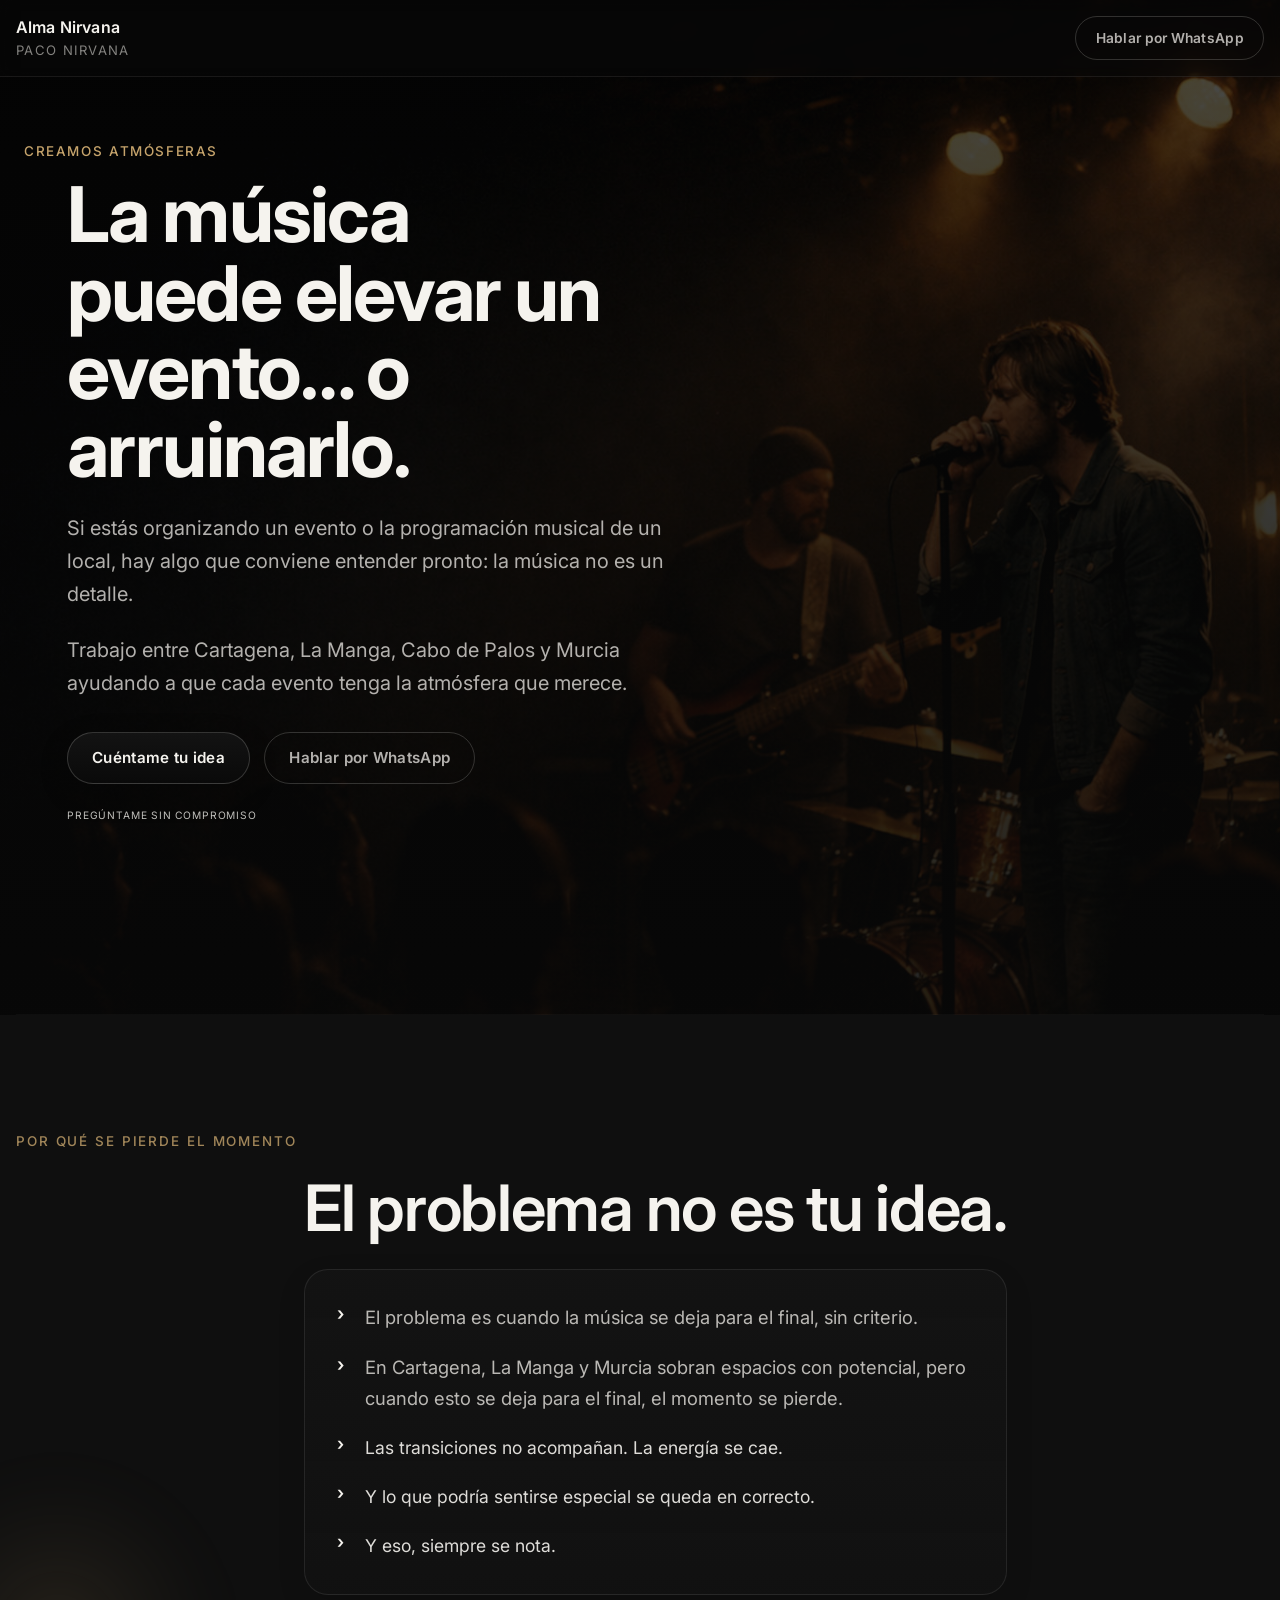
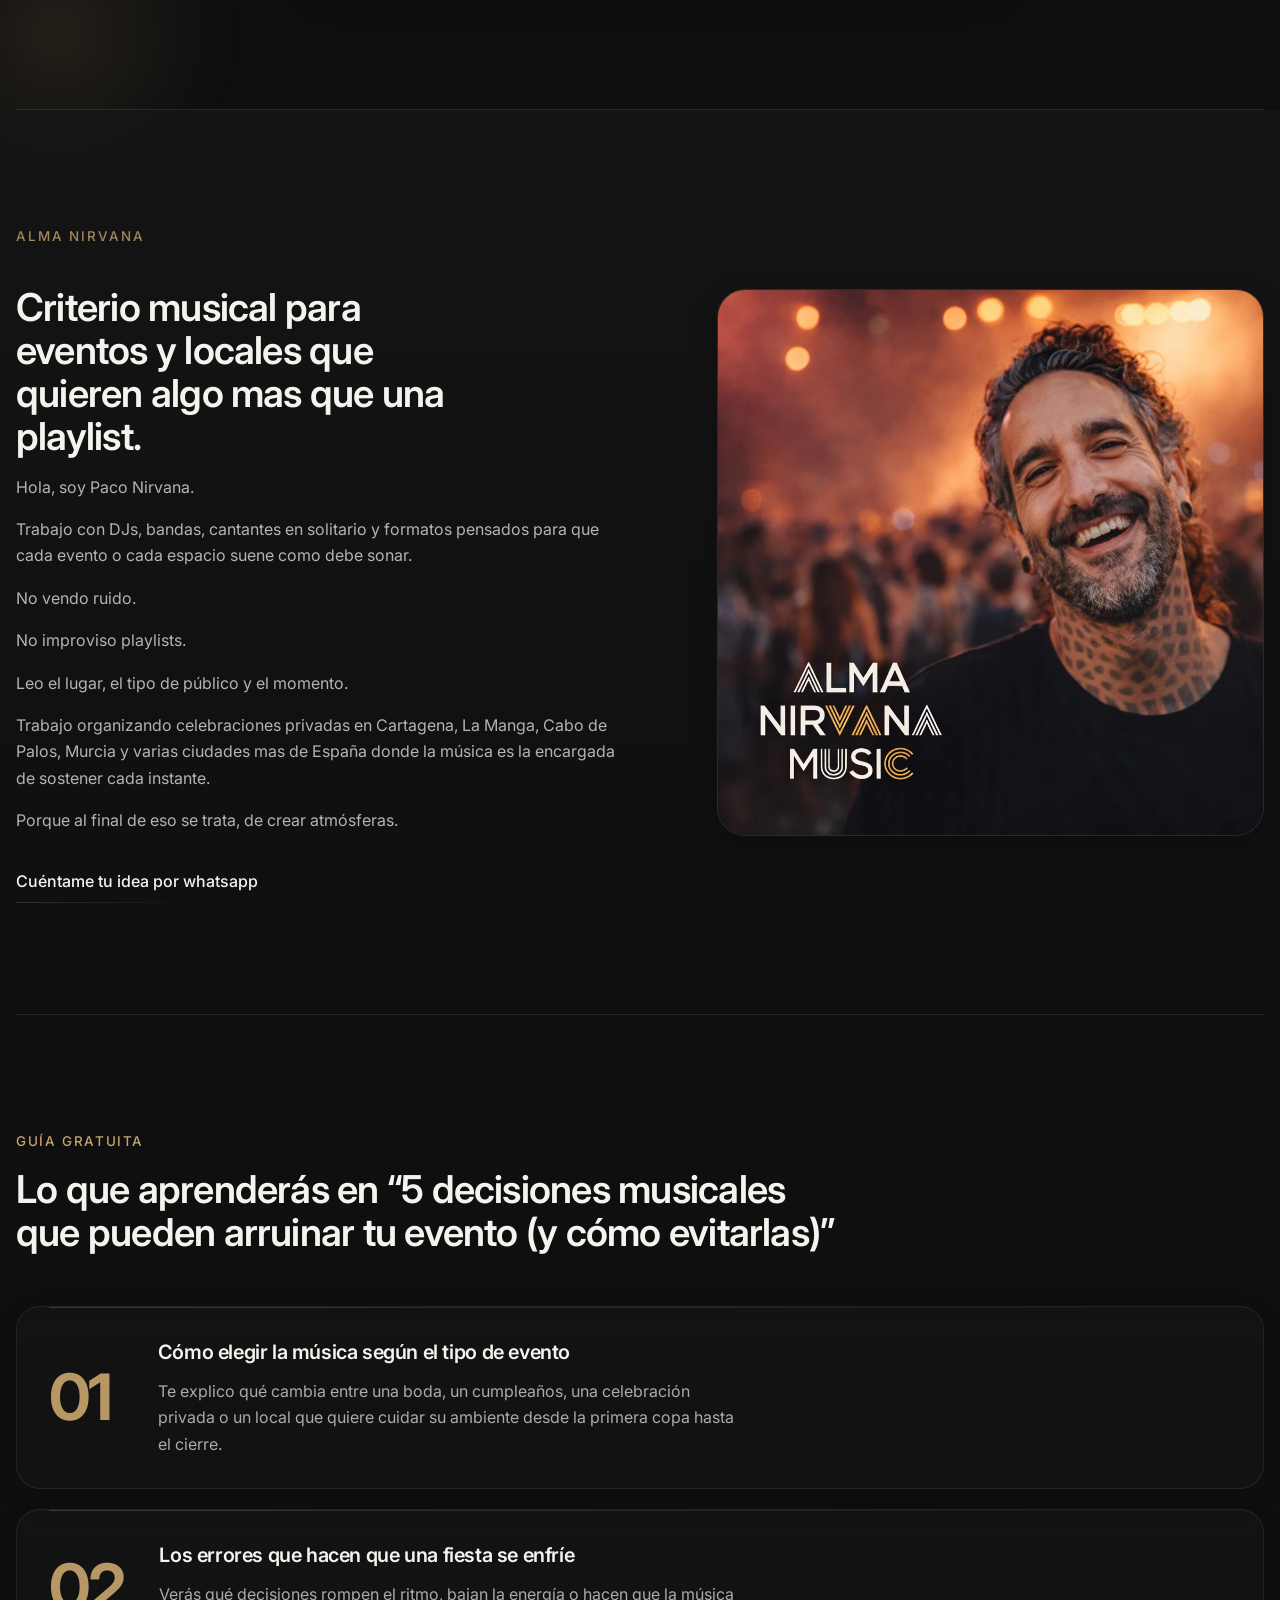
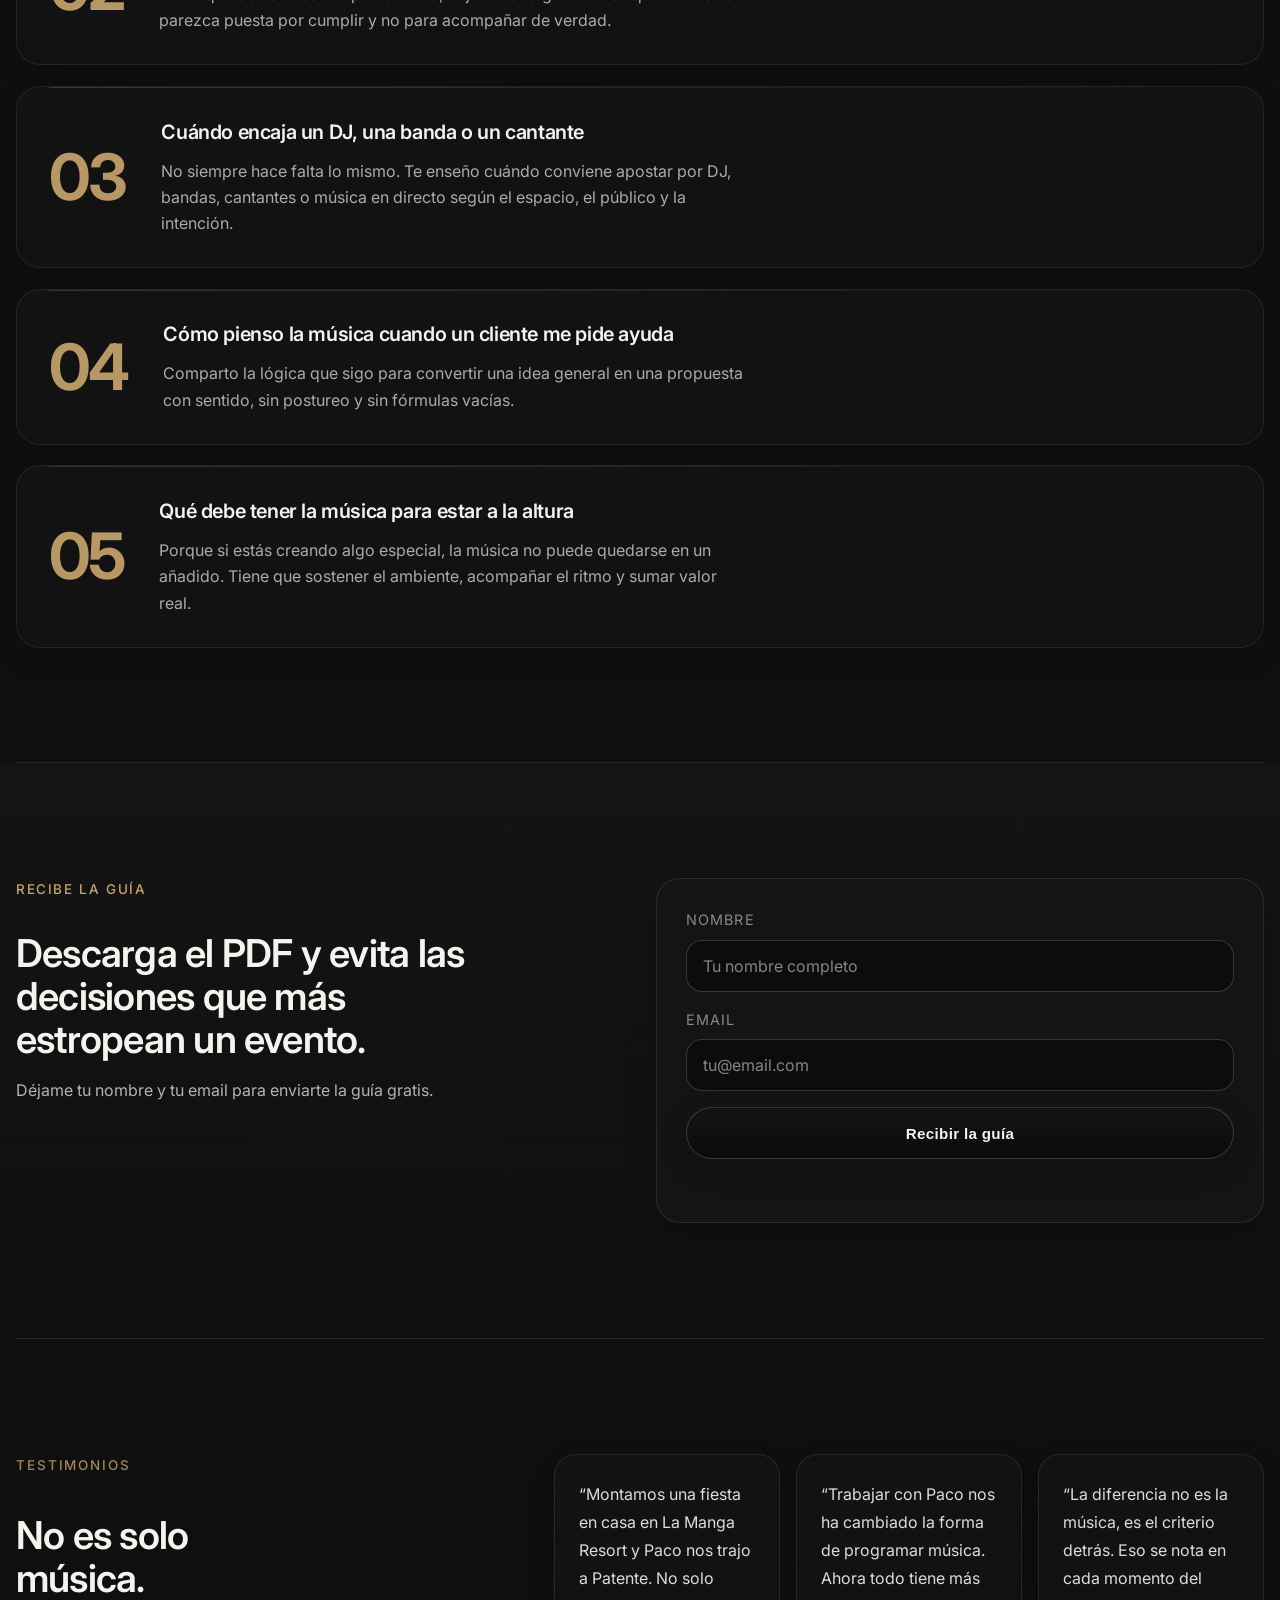
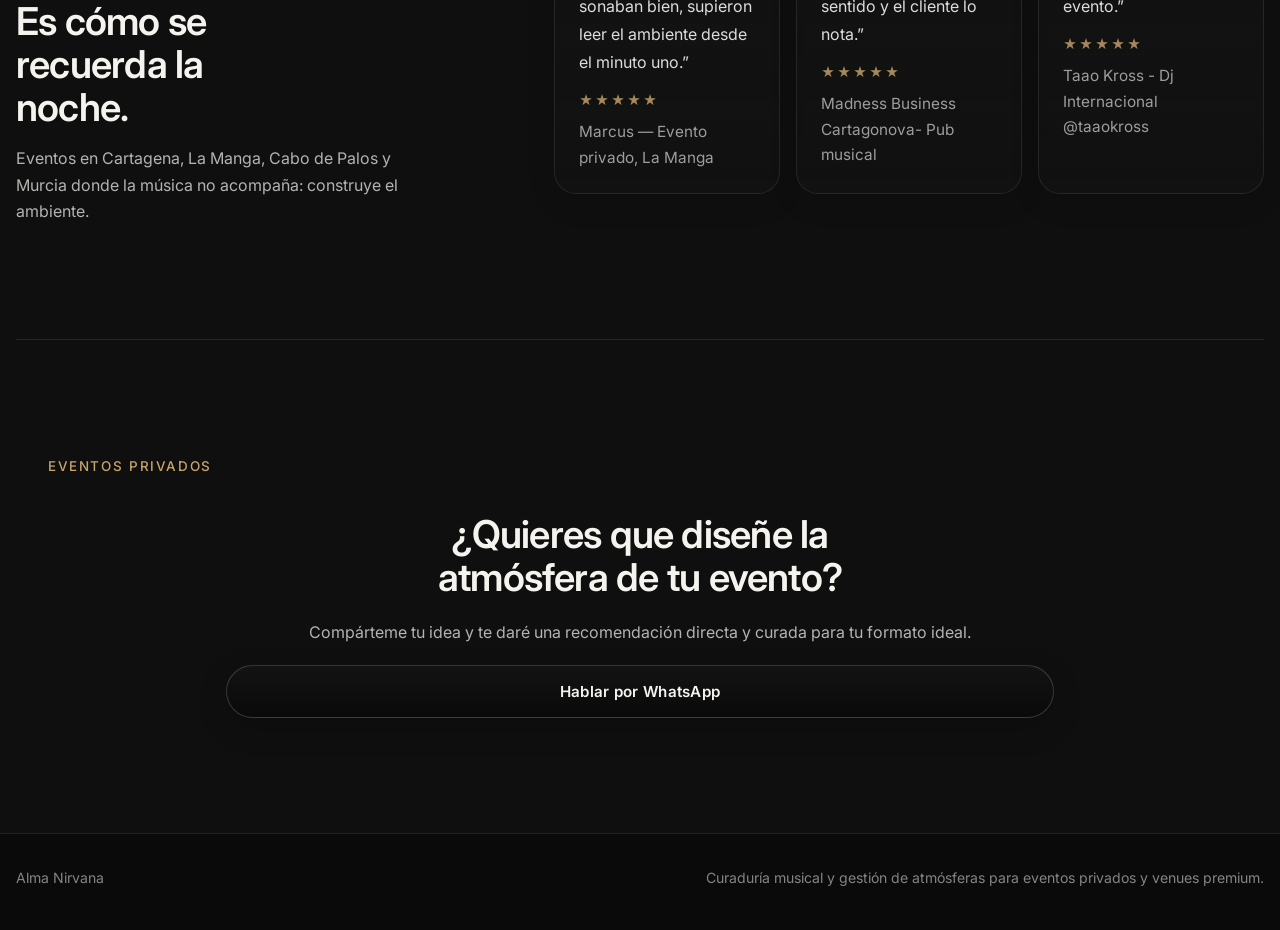
==== commit 6c939719: "tablet1.8" ====
--- a/index.html
+++ b/index.html
@@ -26,12 +26,12 @@
 
   <main>
     <section class="hero section" aria-labelledby="hero-title">
+      <div class="hero-overlay" aria-hidden="true"></div>
+      <img class="hero-image" src="images/hero-derech.jpg" alt="" aria-hidden="true" />
       <div class="container hero-shell">
         <div class="hero-media" aria-hidden="true">
           <p class="eyebrow hero-eyebrow">Creamos atmósferas</p>
-          <img src="images/hero-derech.jpg" alt="" />
-        </div>
-        <div class="hero-overlay" aria-hidden="true"></div>
+        </div>
         <div class="hero-content reveal">
           <h1 id="hero-title">La música puede elevar un evento… o arruinarlo.</h1>
           <p class="hero-copy">Si estás organizando un evento o la programación musical de un local, hay algo que conviene entender pronto: la música no es un detalle.</p>
--- a/styles.css
+++ b/styles.css
@@ -289,23 +289,26 @@
 
 .hero-shell {
   position: relative;
+  z-index: 2;
   min-height: calc(100vh - 116px);
   display: flex;
   align-items: center;
   justify-content: flex-start;
 }
 
-.hero-media,
+.hero-image,
 .hero-overlay {
   position: absolute;
   inset: 0;
 }
 
-.hero-media {
+.hero-image {
   position: absolute;
-}
-
-.hero-media img,
+  width: 100%;
+  height: 100%;
+}
+
+.hero-image,
 .hero-media video {
   width: 100%;
   height: 100%;
@@ -322,6 +325,7 @@
 }
 
 .hero-overlay {
+  z-index: 1;
   background: linear-gradient(180deg, rgba(10, 10, 10, 0.34) 0%, rgba(10, 10, 10, 0.72) 100%);
 }
 
@@ -970,22 +974,23 @@
     display: block;
   }
 
-  .hero-media,
+  .hero-image,
   .hero-overlay,
   .hero::before {
     position: relative;
     inset: auto;
   }
 
-  .hero-media {
+  .hero-image {
     width: 100%;
     aspect-ratio: 16 / 8.5;
     max-height: 420px;
     overflow: hidden;
     border-radius: 24px;
-  }
-
-  .hero-media img,
+    display: block;
+  }
+
+  .hero-image,
   .hero-media video {
     width: 100%;
     height: 100%;
@@ -1092,7 +1097,7 @@
     position: relative;
   }
 
-  .hero-media,
+  .hero-image,
   .hero-overlay {
     position: absolute;
     top: 0;
@@ -1102,13 +1107,13 @@
     border-radius: 24px;
   }
 
-  .hero-media {
+  .hero-image {
     width: auto;
     max-height: none;
     overflow: hidden;
   }
 
-  .hero-media img,
+  .hero-image,
   .hero-media video {
     width: 100%;
     height: 100%;
@@ -1278,7 +1283,7 @@
     display: block;
   }
 
-  .hero-media {
+  .hero-image {
     position: relative;
     inset: auto;
     width: 100%;
@@ -1286,9 +1291,10 @@
     max-height: 236px;
     overflow: hidden;
     border-radius: 20px;
-  }
-
-  .hero-media img,
+    display: block;
+  }
+
+  .hero-image,
   .hero-media video {
     width: 100%;
     height: 100%;
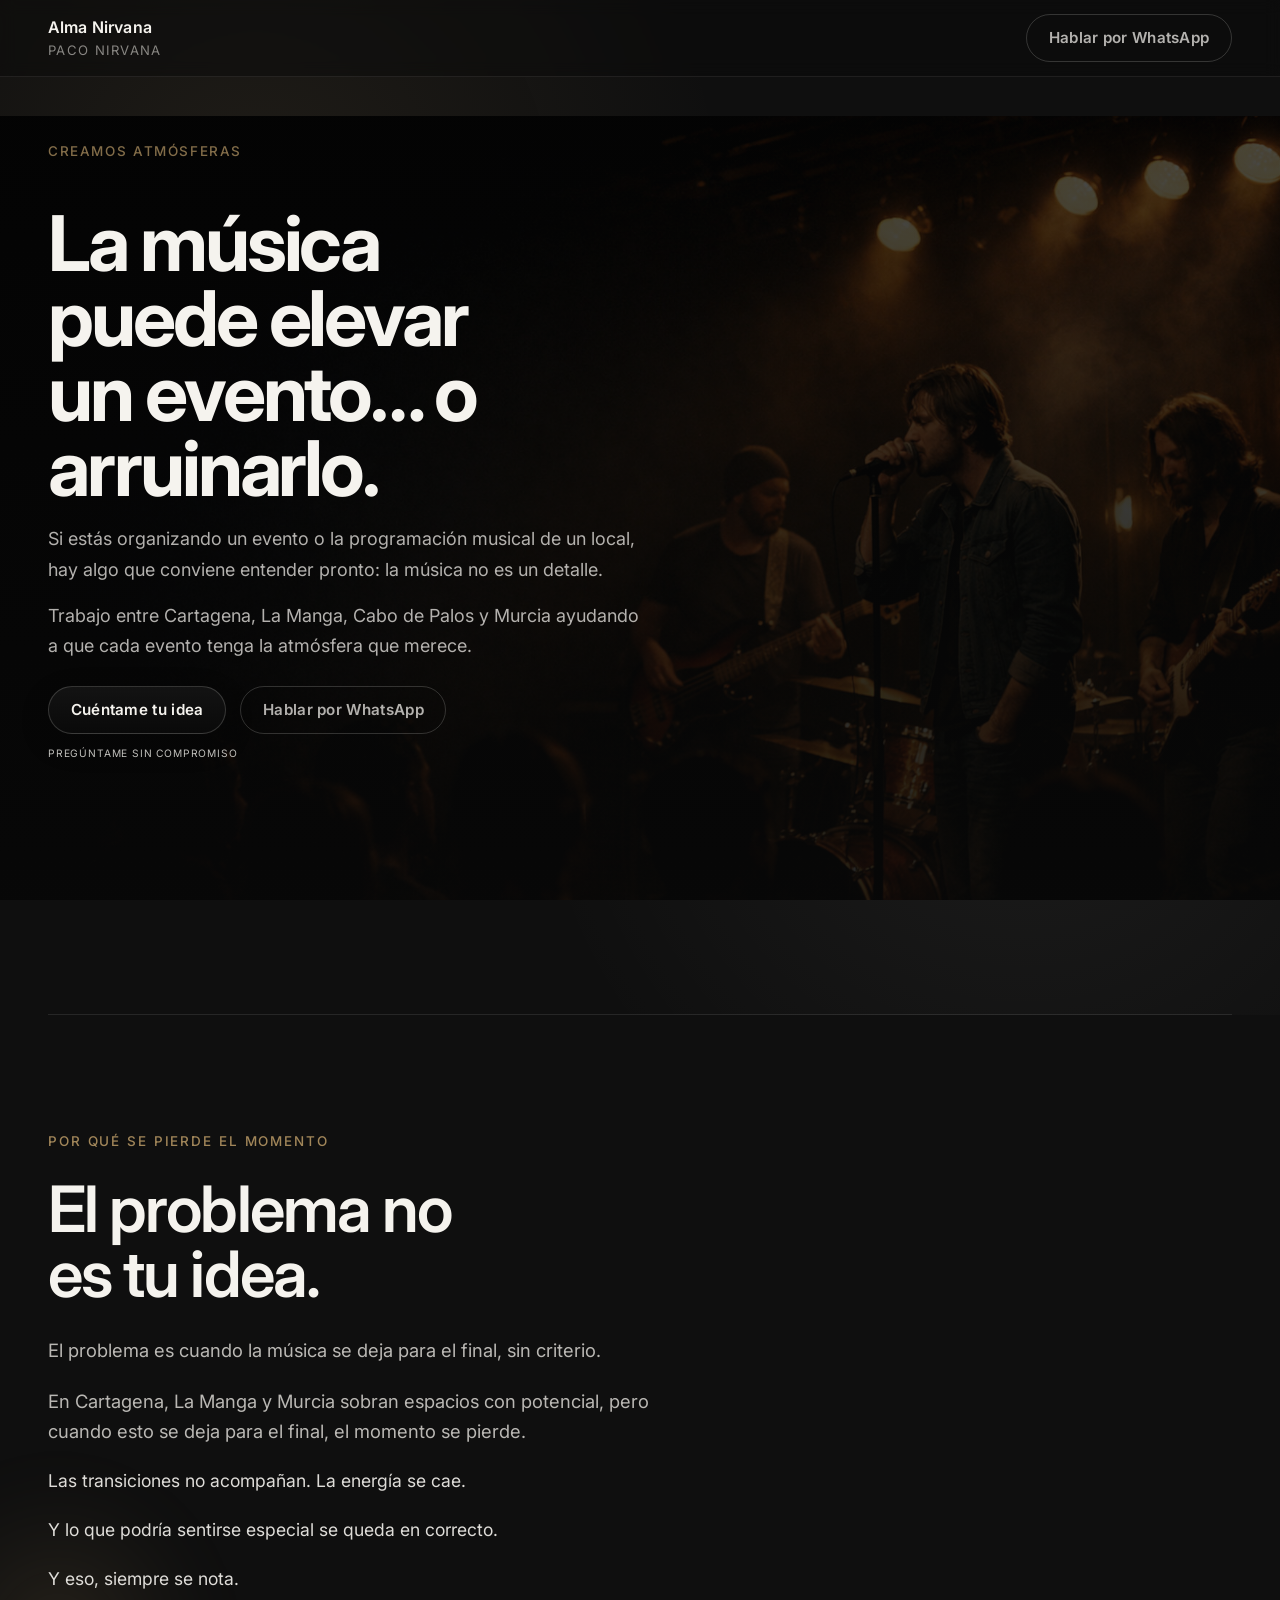
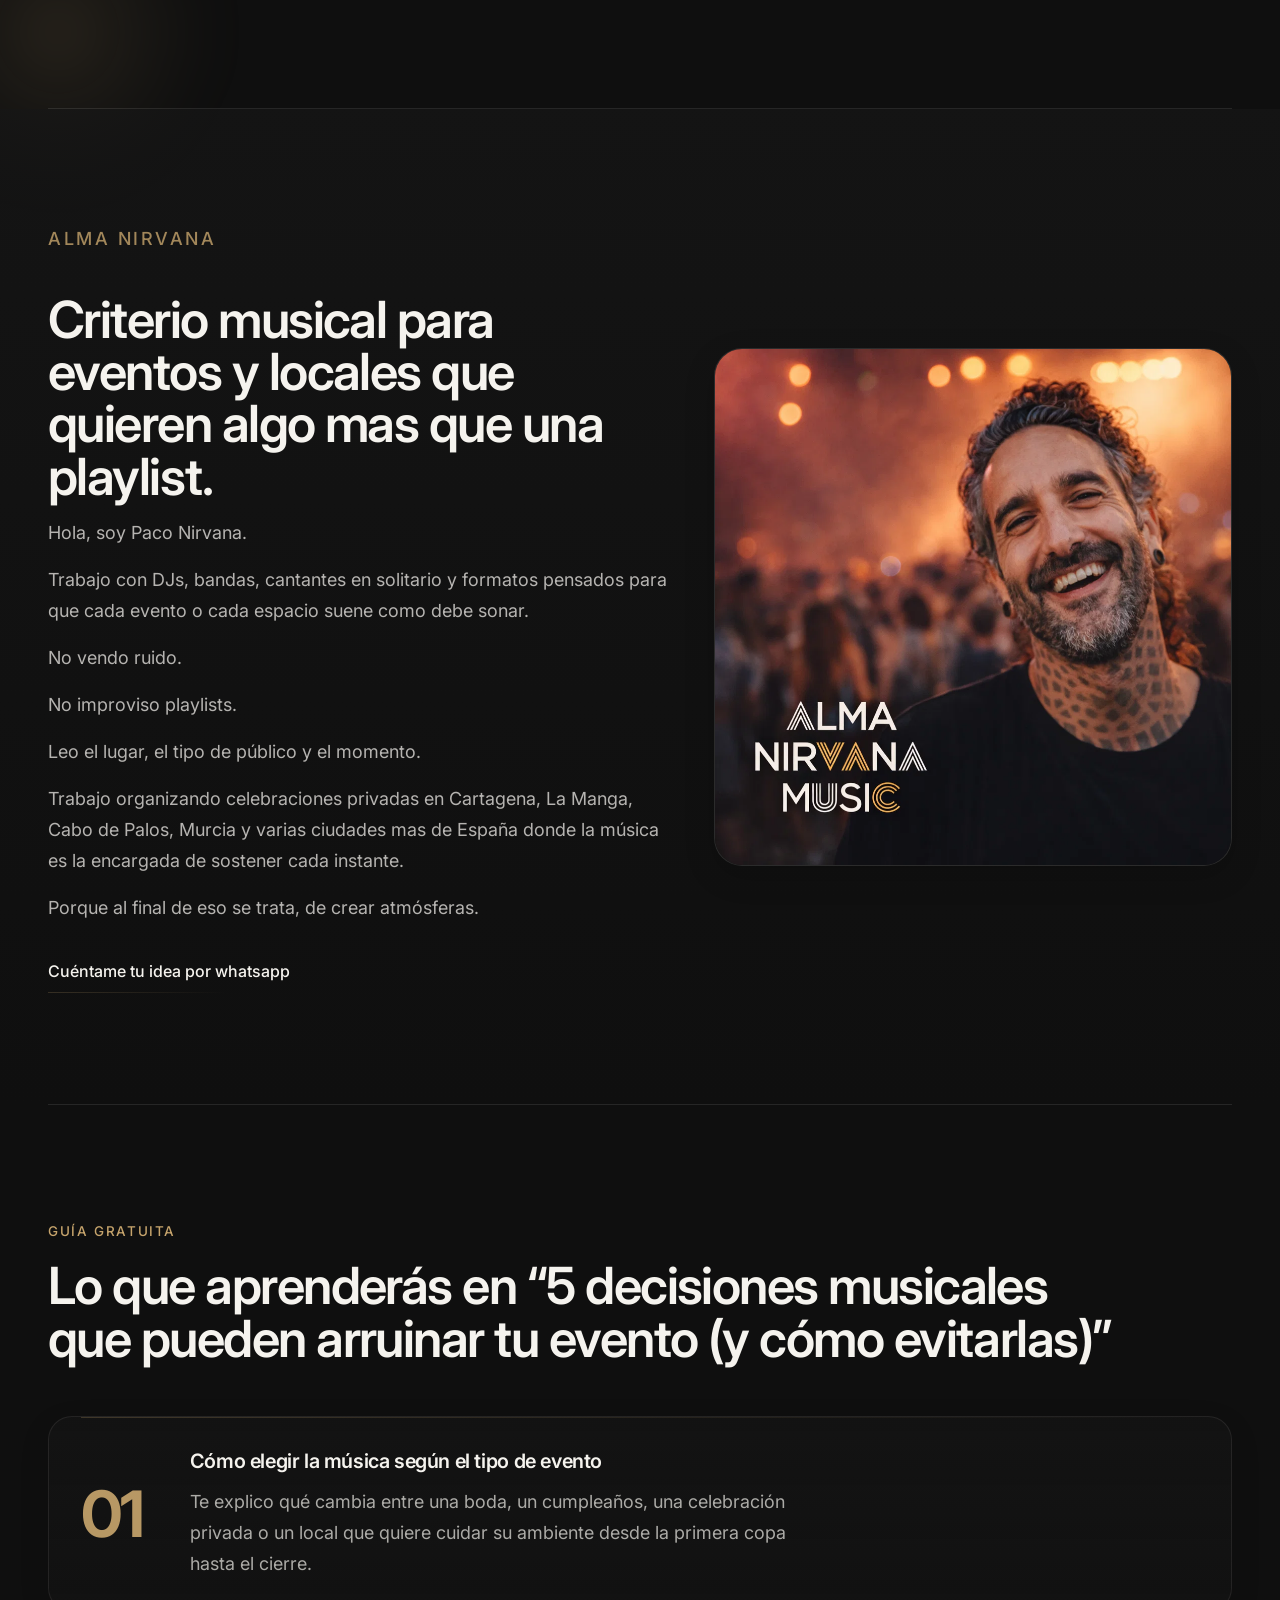
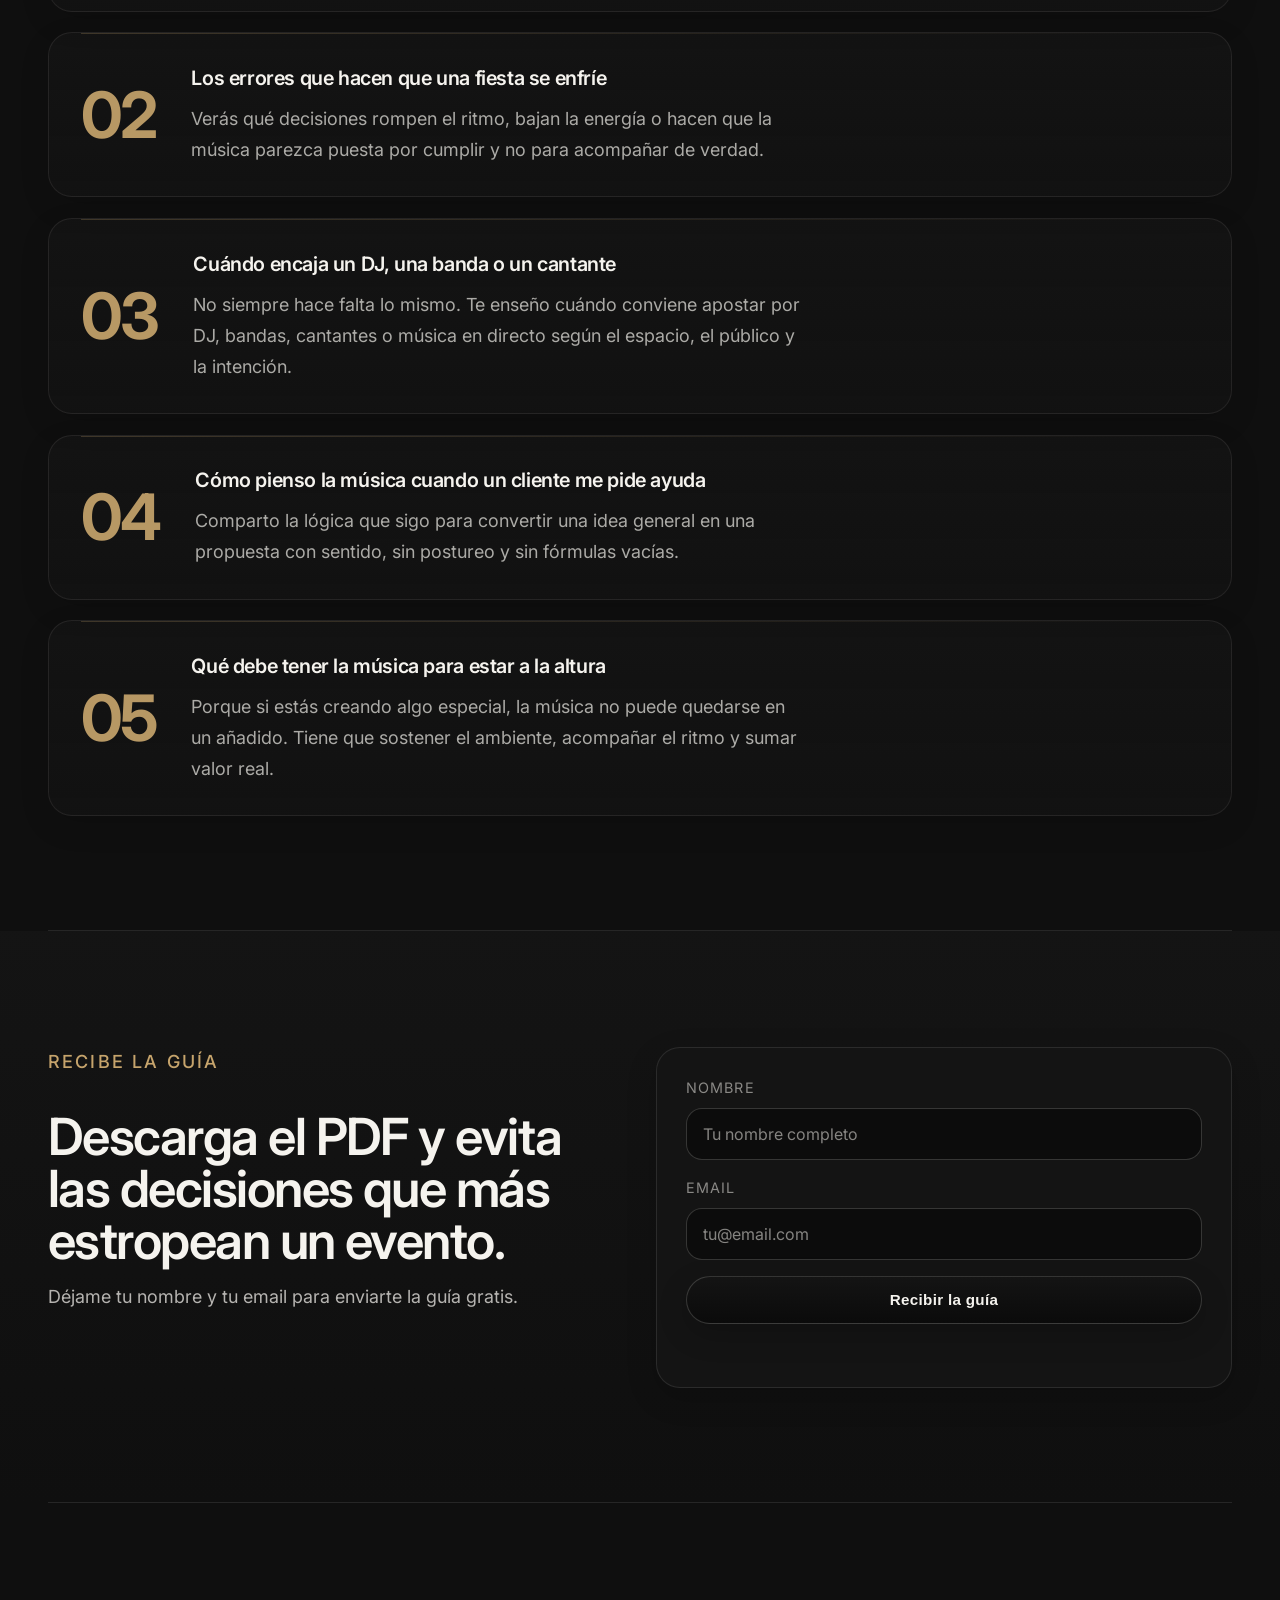
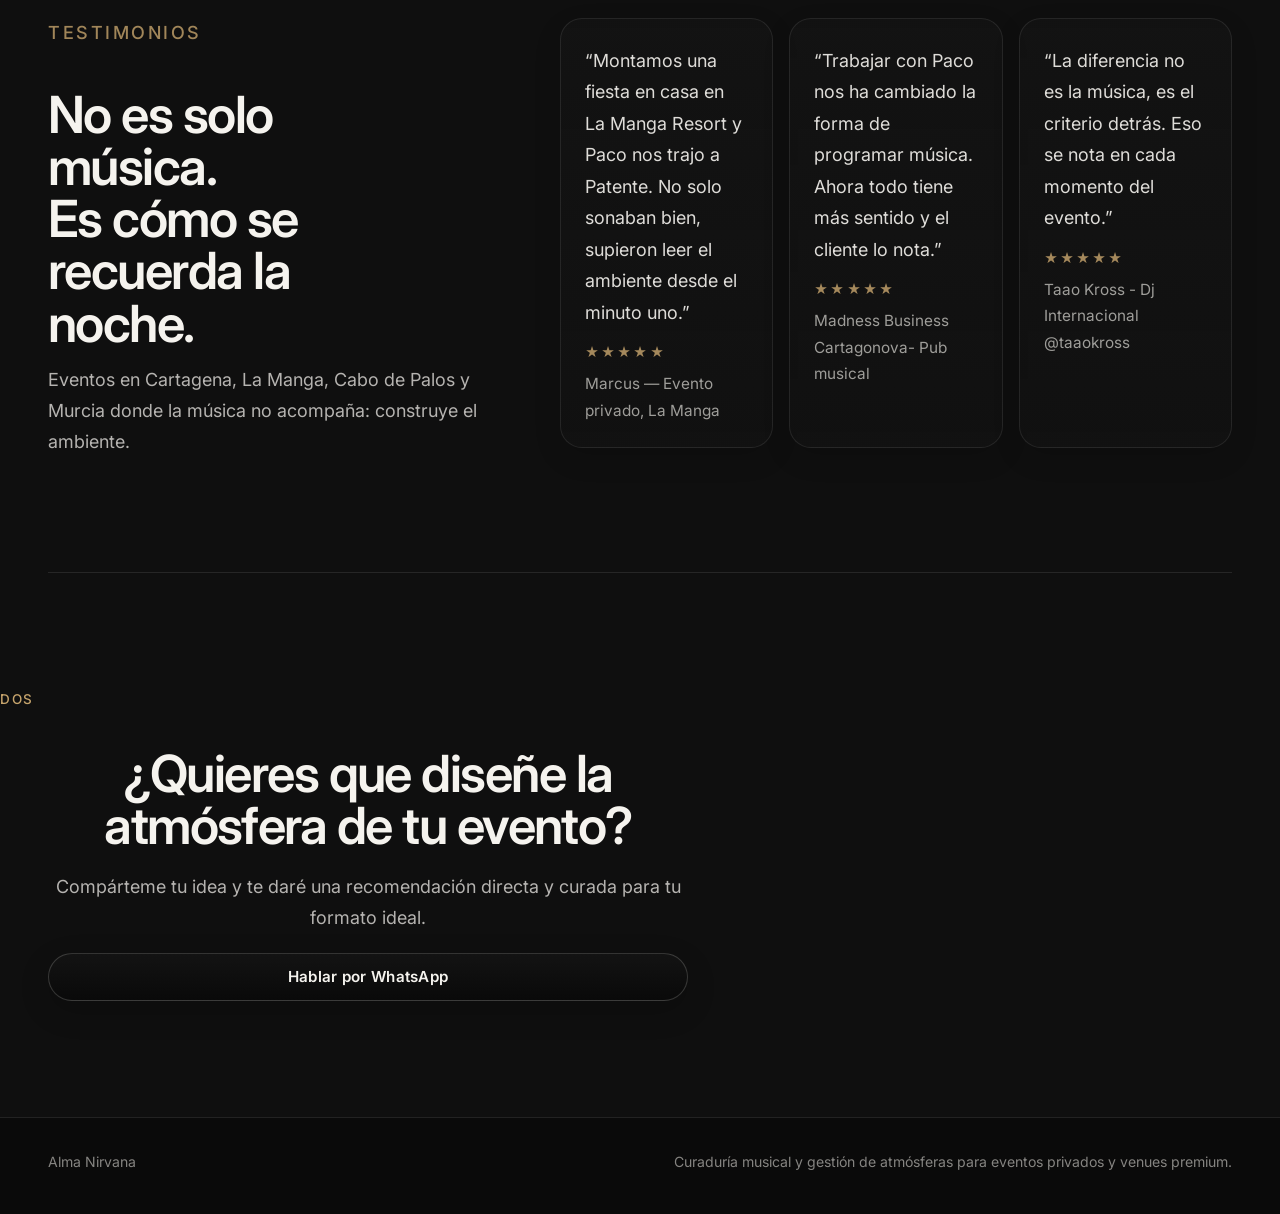
==== commit d4a57212: "ruin" ====
--- a/index.html
+++ b/index.html
@@ -26,15 +26,16 @@
 
   <main>
     <section class="hero section" aria-labelledby="hero-title">
-      <div class="hero-overlay" aria-hidden="true"></div>
-      <img class="hero-image" src="images/hero-derech.jpg" alt="" aria-hidden="true" />
       <div class="container hero-shell">
         <div class="hero-media" aria-hidden="true">
           <p class="eyebrow hero-eyebrow">Creamos atmósferas</p>
-        </div>
+          <img src="images/hero-derech.jpg" alt="" />
+        </div>
+        <div class="hero-overlay" aria-hidden="true"></div>
         <div class="hero-content reveal">
           <h1 id="hero-title">La música puede elevar un evento… o arruinarlo.</h1>
           <p class="hero-copy">Si estás organizando un evento o la programación musical de un local, hay algo que conviene entender pronto: la música no es un detalle.</p>
+
           <p class="hero-copy">Trabajo entre Cartagena, La Manga, Cabo de Palos y Murcia ayudando a que cada evento tenga la atmósfera que merece.</p>
           <div class="hero-cta-group">
             <a class="btn btn-primary" href="https://wa.me/34600318152?text=Hola%20Paco%2C%20te%20cuento%20mi%20idea%3A%0ATipo%20de%20evento%3A%0AFecha%3A%0ALugar%3A%0AN%C3%BAmero%20de%20personas%3A" target="_blank" rel="noopener noreferrer">Cuéntame tu idea</a>
--- a/styles.css
+++ b/styles.css
@@ -12,11 +12,10 @@
   --color-gold-soft: rgba(198, 164, 108, 0.16);
   --color-gold-hover: #d7b47a;
   --color-black: #0a0a0a;
-  --container-max: 1312px;
+  --container-max: 1280px;
   --content-narrow: 860px;
   --text-column-width: 62ch;
   --desktop-text-offset: clamp(32px, 4vw, 64px);
-  --problem-section-width: min(100%, 42rem);
   --radius-card: 24px;
   --radius-button: 999px;
   --radius-input: 16px;
@@ -145,10 +144,8 @@
 
 /* 4. Layout */
 .container {
-  width: 100%;
-  max-width: var(--container-max);
-  padding: 0 16px;
-  margin: 0 auto;
+  width: min(100% - 64px, var(--container-max));
+  margin-inline: auto;
 }
 
 .narrow {
@@ -170,7 +167,7 @@
   left: 50%;
   transform: translateX(-50%);
   bottom: 0;
-  width: min(calc(100% - 32px), calc(var(--container-max) - 32px));
+  width: min(100% - 64px, var(--container-max));
   border-bottom: 1px solid var(--color-line);
 }
 
@@ -296,19 +293,17 @@
   justify-content: flex-start;
 }
 
-.hero-image,
+.hero-media,
 .hero-overlay {
   position: absolute;
   inset: 0;
 }
 
-.hero-image {
+.hero-media {
   position: absolute;
-  width: 100%;
-  height: 100%;
-}
-
-.hero-image,
+}
+
+.hero-media img,
 .hero-media video {
   width: 100%;
   height: 100%;
@@ -325,7 +320,6 @@
 }
 
 .hero-overlay {
-  z-index: 1;
   background: linear-gradient(180deg, rgba(10, 10, 10, 0.34) 0%, rgba(10, 10, 10, 0.72) 100%);
 }
 
@@ -340,13 +334,6 @@
 .hero-content {
   position: relative;
   z-index: 2;
-  width: min(var(--text-column-width), 100%);
-  max-width: var(--text-column-width);
-  margin-left: var(--desktop-text-offset);
-  margin-right: auto;
-  text-align: left;
-  display: grid;
-  justify-items: start;
 }
 
 .hero-content > * + * {
@@ -364,6 +351,211 @@
   margin-top: 0.75rem;
   font-size: 0.9rem;
   color: var(--color-text-muted);
+}
+
+@media (min-width: 1061px) {
+  .container {
+    width: 100%;
+    max-width: var(--container-max);
+    padding-left: 48px;
+    padding-right: 48px;
+    margin: 0 auto;
+    box-sizing: border-box;
+  }
+
+  .section::after {
+    width: min(calc(100% - 96px), calc(var(--container-max) - 96px));
+  }
+
+  .btn {
+    min-height: 48px;
+    padding: 0.85rem 1.35rem;
+    font-size: 0.95rem;
+    line-height: 1.2;
+  }
+
+  .hero {
+    position: relative;
+    min-height: 100vh;
+    padding-top: 116px;
+    overflow: hidden;
+  }
+
+  .hero-shell {
+    position: relative;
+    z-index: 2;
+    min-height: calc(100vh - 116px);
+    display: flex;
+    align-items: center;
+    justify-content: flex-start;
+  }
+
+  .hero-content {
+    position: relative;
+    z-index: 2;
+    width: 100%;
+    max-width: 44rem;
+    margin-left: 0;
+    margin-right: auto;
+    text-align: left;
+    display: flex;
+    flex-direction: column;
+    align-items: flex-start;
+    padding-bottom: 2rem;
+  }
+
+  .hero-media,
+  .hero-overlay {
+    position: absolute;
+    top: 0;
+    bottom: 0;
+    left: 50%;
+    width: 100vw;
+    transform: translateX(-50%);
+  }
+
+  .hero-media {
+    z-index: 0;
+  }
+
+  .hero-media img,
+  .hero-media video {
+    width: 100%;
+    height: 100%;
+    object-fit: cover;
+    object-position: center;
+  }
+
+  .hero-overlay {
+    z-index: 1;
+    background: linear-gradient(180deg, rgba(10, 10, 10, 0.34) 0%, rgba(10, 10, 10, 0.72) 100%);
+  }
+
+  .hero-content > * + * {
+    margin-top: 0;
+  }
+
+  .hero-content .hero-copy:first-of-type {
+    margin-top: 1.1rem;
+  }
+
+  .hero-content .hero-copy + .hero-copy {
+    margin-top: 0.9rem;
+  }
+
+  .hero-cta-group {
+    display: flex;
+    gap: 0.9rem;
+    flex-wrap: wrap;
+    justify-content: flex-start;
+    align-items: center;
+    margin-top: 1.5rem;
+  }
+
+  .hero-content > .eyebrow:last-child {
+    margin-top: 0.65rem;
+  }
+
+  .hero-content h1 {
+    max-width: 10ch;
+    font-size: clamp(4.4rem, 6vw, 6.2rem);
+    line-height: 0.98;
+    letter-spacing: -0.04em;
+    text-align: left;
+    margin: 0;
+  }
+
+  h2 {
+    font-size: clamp(3rem, 4vw, 4.4rem);
+    line-height: 1.02;
+    letter-spacing: -0.03em;
+    text-align: left;
+  }
+
+  p,
+  .hero-copy {
+    font-size: 1.125rem;
+    line-height: 1.72;
+    text-align: left;
+  }
+
+  .problem-support,
+  .problem-closing,
+  .authority-content p,
+  .form-intro p,
+  .testimonials-intro p,
+  .guide-copy p,
+  .cta-block > p:not(.eyebrow) {
+    font-size: 1.125rem;
+    line-height: 1.72;
+    text-align: left;
+  }
+
+  .hero-copy {
+    max-width: 54ch;
+  }
+
+  .hero-cta-group .btn {
+    width: auto;
+    max-width: none;
+    flex: 0 0 auto;
+  }
+
+  .hero-eyebrow {
+    position: absolute;
+    top: 1.5rem;
+    left: 48px;
+    z-index: 1;
+    margin: 0;
+  }
+
+  #problem .problem-editorial,
+  #problem .problem-textbox,
+  .authority-content,
+  .learn-header,
+  .form-intro,
+  .testimonials-intro,
+  .cta-block {
+    max-width: none;
+    margin-left: 0;
+    margin-right: auto;
+  }
+
+  #problem .problem-editorial {
+    width: min(100%, 66rem);
+  }
+
+  #problem .problem-textbox {
+    width: min(100%, 60rem);
+  }
+
+  .learn-header {
+    width: min(100%, 62rem);
+  }
+
+  .form-intro {
+    max-width: 42rem;
+  }
+
+  .authority-content {
+    max-width: 50rem;
+  }
+
+  .testimonials-intro {
+    max-width: 38rem;
+  }
+
+  .cta-block {
+    max-width: 46rem;
+  }
+
+  #contact .eyebrow,
+  #contact h2,
+  #contact .cta-block > p:not(.eyebrow) {
+    text-align: left;
+    margin-left: 0;
+    margin-right: 0;
+  }
 }
 
 /* 7. Sections */
@@ -393,61 +585,54 @@
 #problem .problem-editorial {
   display: grid;
   gap: 0;
-  width: 100%;
-  max-width: none;
-  margin-left: auto;
+  width: min(var(--text-column-width), 100%);
+  max-width: var(--text-column-width);
+  margin-left: 0;
   margin-right: auto;
-  justify-items: center;
 }
 
 #problem .problem-label {
   display: block;
-  width: auto;
-  justify-self: start;
   margin-bottom: 0;
   padding-top: 0;
   padding-bottom: 1.4rem;
   letter-spacing: 0.14em;
   opacity: 0.8;
-  text-align: left;
 }
 
 #problem .problem-body {
   display: grid;
   gap: 0;
-  width: var(--problem-section-width);
-  justify-items: stretch;
+  justify-items: start;
 }
 
 #problem .problem-textbox {
   width: 100%;
-  max-width: none;
+  max-width: var(--text-column-width);
   margin-top: 1.8rem;
-  margin-left: auto;
+  margin-left: 0;
   margin-right: auto;
-  padding: 2rem 2rem 2.1rem;
-  border: 1px solid rgba(245, 243, 238, 0.09);
-  border-radius: var(--radius-card);
-  background: linear-gradient(180deg, rgba(20, 20, 20, 0.78), rgba(20, 20, 20, 0.48));
-  box-shadow: 0 10px 28px rgba(0, 0, 0, 0.12);
+  padding: 0;
+  border: 0;
+  border-radius: 0;
+  background: transparent;
+  box-shadow: none;
   text-align: left;
   transition: transform 180ms ease, border-color var(--transition-base), box-shadow var(--transition-base);
 }
 
 #problem .problem-textbox:hover {
-  transform: translateY(-2px);
-  border-color: rgba(198, 164, 108, 0.18);
-  box-shadow: 0 14px 34px rgba(0, 0, 0, 0.14);
+  transform: scale(1.012);
+  border-color: transparent;
+  box-shadow: none;
 }
 
 #problem h2 {
-  width: 100%;
-  max-width: none;
+  max-width: 11ch;
   margin-top: 0;
   font-size: clamp(2.8rem, 5vw, 4.35rem);
   line-height: 1.02;
-  text-align: center;
-  text-wrap: nowrap;
+  text-align: left;
 }
 
 #problem .problem-support {
@@ -456,9 +641,6 @@
   font-size: 1.15rem;
   line-height: 1.65;
   color: rgba(245, 243, 238, 0.74);
-  text-align: left;
-  position: relative;
-  padding-left: 1.75rem;
 }
 
 #problem .problem-closing {
@@ -467,20 +649,6 @@
   font-size: 1.1rem;
   line-height: 1.65;
   color: rgba(245, 243, 238, 0.9);
-  text-align: left;
-  position: relative;
-  padding-left: 1.75rem;
-}
-
-#problem .problem-support::before,
-#problem .problem-closing::before {
-  content: "›";
-  position: absolute;
-  left: 0;
-  top: 0.02em;
-  color: var(--color-text);
-  font-weight: 600;
-  line-height: 1.2;
 }
 
 #problem .problem-textbox > * + * {
@@ -858,6 +1026,14 @@
 }
 
 @media (max-width: 1060px) {
+  .container {
+    width: min(100% - 48px, var(--container-max));
+  }
+
+  .section::after {
+    width: min(100% - 48px, var(--container-max));
+  }
+
   .header-inner {
     min-height: 70px;
   }
@@ -965,32 +1141,27 @@
 
   .hero {
     min-height: auto;
+    display: block;
     padding-top: 76px;
     padding-bottom: 52px;
   }
 
-  .hero-shell {
-    min-height: auto;
-    display: block;
-  }
-
-  .hero-image,
+  .hero-media,
   .hero-overlay,
   .hero::before {
     position: relative;
     inset: auto;
   }
 
-  .hero-image {
+  .hero-media {
     width: 100%;
     aspect-ratio: 16 / 8.5;
     max-height: 420px;
     overflow: hidden;
     border-radius: 24px;
-    display: block;
-  }
-
-  .hero-image,
+  }
+
+  .hero-media img,
   .hero-media video {
     width: 100%;
     height: 100%;
@@ -1042,174 +1213,21 @@
     max-width: var(--text-column-width);
   }
 
-  #problem .problem-editorial {
-    width: 100%;
-    max-width: none;
-  }
-
-  #problem .problem-label,
-  #problem .problem-body {
-    width: min(100%, 38rem);
-  }
-
-  #problem .problem-body {
-    justify-items: stretch;
-  }
-
-  #problem h2 {
-    width: 100%;
-    max-width: none;
-    text-align: center;
-    text-wrap: nowrap;
-  }
-
   #problem .problem-textbox {
     width: 100%;
-    max-width: none;
-    margin-inline: auto;
-    padding: 1.8rem 1.8rem 1.95rem;
-  }
-
-  #problem .problem-support,
-  #problem .problem-closing {
-    text-align: left;
-  }
-}
-
-@media (min-width: 761px) and (max-width: 1060px) {
-  :root {
-    --tablet-eyebrow-inset: 1.5rem;
-    --tablet-eyebrow-width: min(100%, 38rem);
-  }
-
-  .section {
-    padding: clamp(64px, 8vw, 96px) 0;
-  }
-
-  .hero {
-    position: relative;
-    padding-top: 78px;
-    padding-bottom: 56px;
-    overflow: hidden;
-  }
-
-  .hero-shell {
-    position: relative;
-  }
-
-  .hero-image,
-  .hero-overlay {
-    position: absolute;
-    top: 0;
-    left: 0;
-    right: 0;
-    height: clamp(320px, 42vw, 400px);
-    border-radius: 24px;
-  }
-
-  .hero-image {
-    width: auto;
-    max-height: none;
-    overflow: hidden;
-  }
-
-  .hero-image,
-  .hero-media video {
-    width: 100%;
-    height: 100%;
-    object-fit: cover;
-    object-position: center 28%;
-  }
-
-  .hero-overlay {
-    display: block;
-    background: linear-gradient(180deg, rgba(10, 10, 10, 0.28) 0%, rgba(10, 10, 10, 0.62) 100%);
-  }
-
-  .hero-content,
-  .learn-header,
-  .form-intro,
-  .testimonials-intro,
-  .authority-content {
-    max-width: 40rem;
-  }
-
-  .hero-content {
-    position: relative;
-    z-index: 2;
-    width: 100%;
-    max-width: none;
-    margin-top: 0;
-    margin-left: 0;
-    margin-right: 0;
-    padding-top: calc(clamp(320px, 42vw, 400px) + 1.4rem);
-    padding-left: 1.5rem;
-    padding-right: 1.5rem;
-    text-align: left;
-  }
-
-  .hero-content h1 {
-    position: absolute;
-    top: 2.85rem;
-    left: 1.5rem;
-    max-width: 10ch;
-    margin: 0;
-    z-index: 3;
-    text-align: left;
-  }
-
-  .hero-copy {
-    max-width: 40rem;
-    padding-left: 0;
-  }
-
-  .hero-cta-group {
-    padding-left: 0;
-  }
-
-  .hero-eyebrow,
-  #problem .problem-label,
-  .authority-content .eyebrow,
-  .learn-header .eyebrow,
-  .form-intro .eyebrow,
-  .testimonials-intro .eyebrow,
-  #contact .eyebrow {
-    width: var(--tablet-eyebrow-width);
-    max-width: var(--tablet-eyebrow-width);
-    margin-left: auto;
-    margin-right: auto;
-    padding-left: var(--tablet-eyebrow-inset);
-    padding-right: 0;
-    box-sizing: border-box;
-    text-align: left;
-  }
-
-  .hero-eyebrow {
-    left: 0;
-    right: 0;
-    top: 0.85rem;
-    margin: 0;
-  }
-
-  .authority-grid,
-  .form-shell {
-    gap: 2.4rem;
-  }
-
-  .testimonials-shell {
-    gap: 2.8rem;
-  }
-
-  .guide-item {
-    padding: 1.7rem 1.75rem;
-  }
-
-  .guide-copy {
-    padding-left: 0.35rem;
+    margin-inline: 0;
   }
 }
 
 @media (max-width: 760px) {
+  .container {
+    width: min(100% - 40px, var(--container-max));
+  }
+
+  .section::after {
+    width: min(100% - 40px, var(--container-max));
+  }
+
   .header-inner {
     min-height: 64px;
     gap: 0.75rem;
@@ -1274,16 +1292,12 @@
 
   .hero {
     min-height: auto;
+    display: block;
     padding-top: 70px;
     padding-bottom: 42px;
   }
 
-  .hero-shell {
-    min-height: auto;
-    display: block;
-  }
-
-  .hero-image {
+  .hero-media {
     position: relative;
     inset: auto;
     width: 100%;
@@ -1291,10 +1305,9 @@
     max-height: 236px;
     overflow: hidden;
     border-radius: 20px;
-    display: block;
-  }
-
-  .hero-image,
+  }
+
+  .hero-media img,
   .hero-media video {
     width: 100%;
     height: 100%;
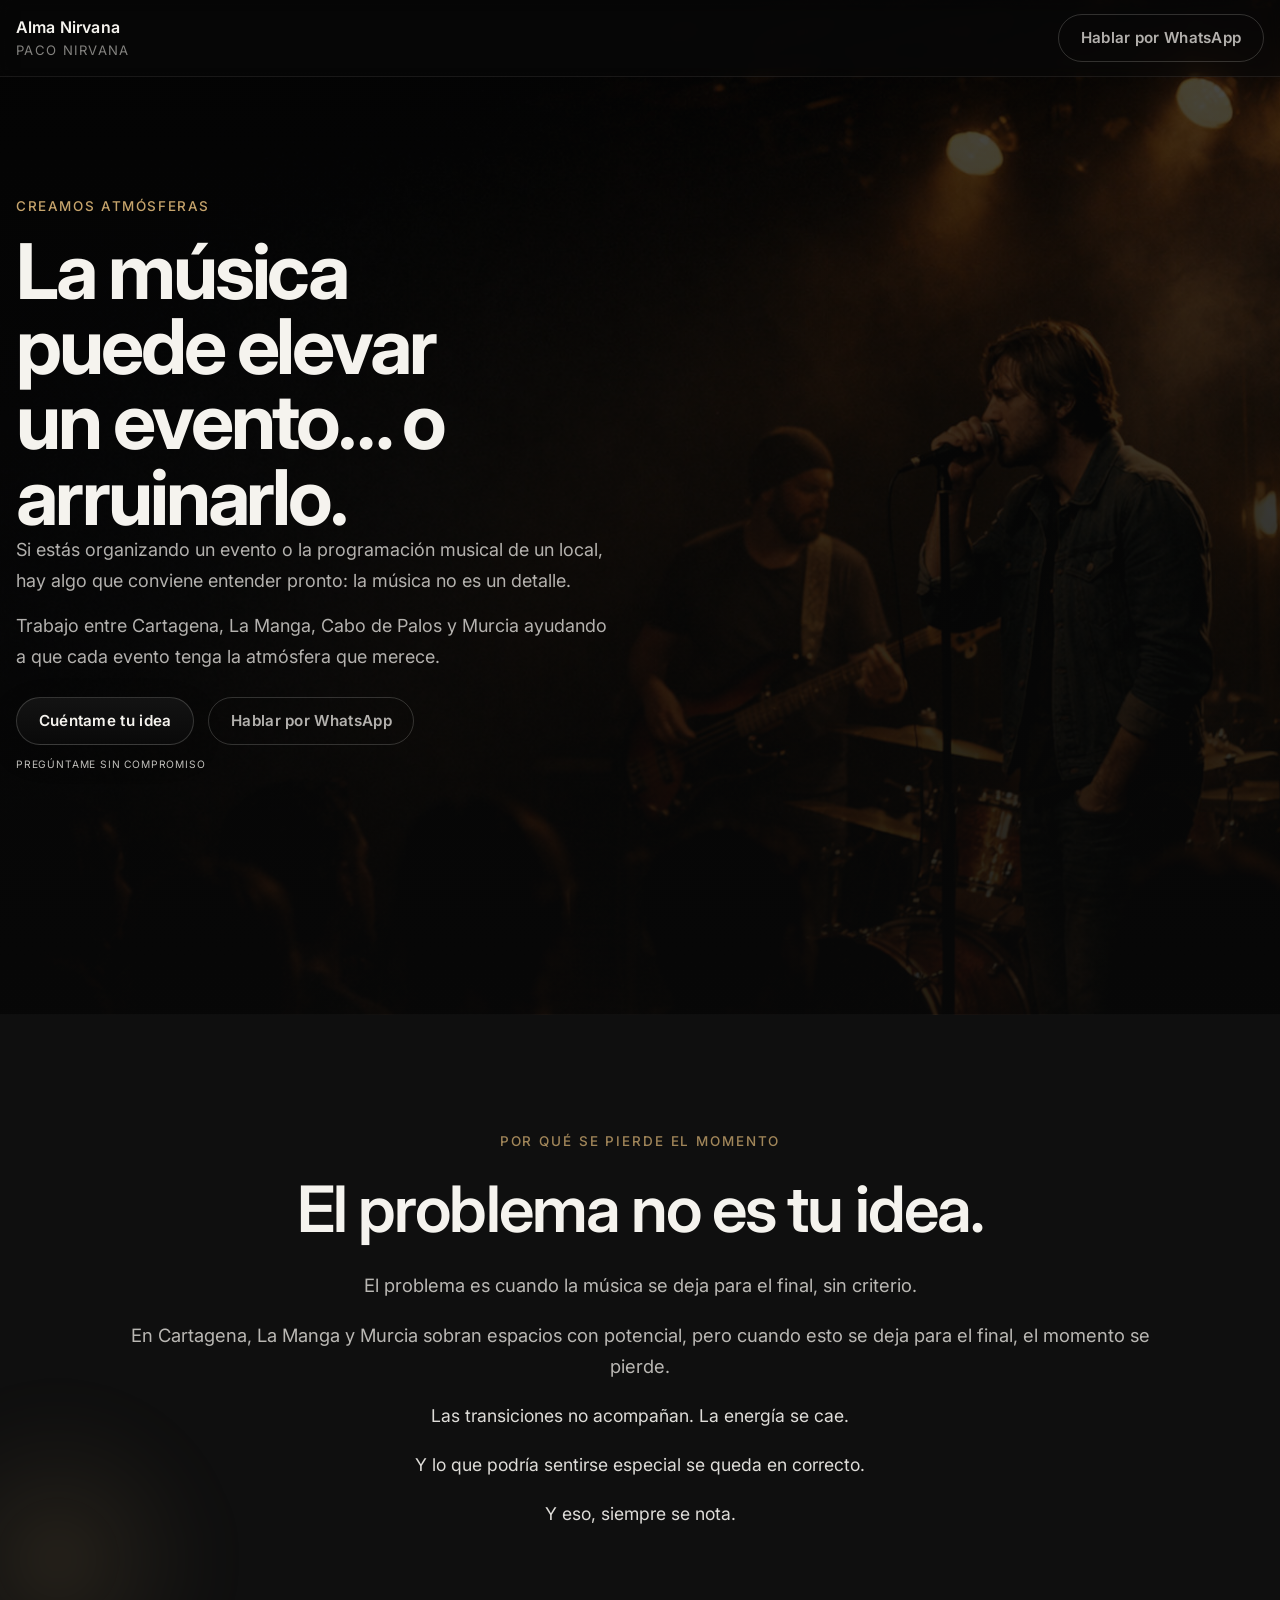
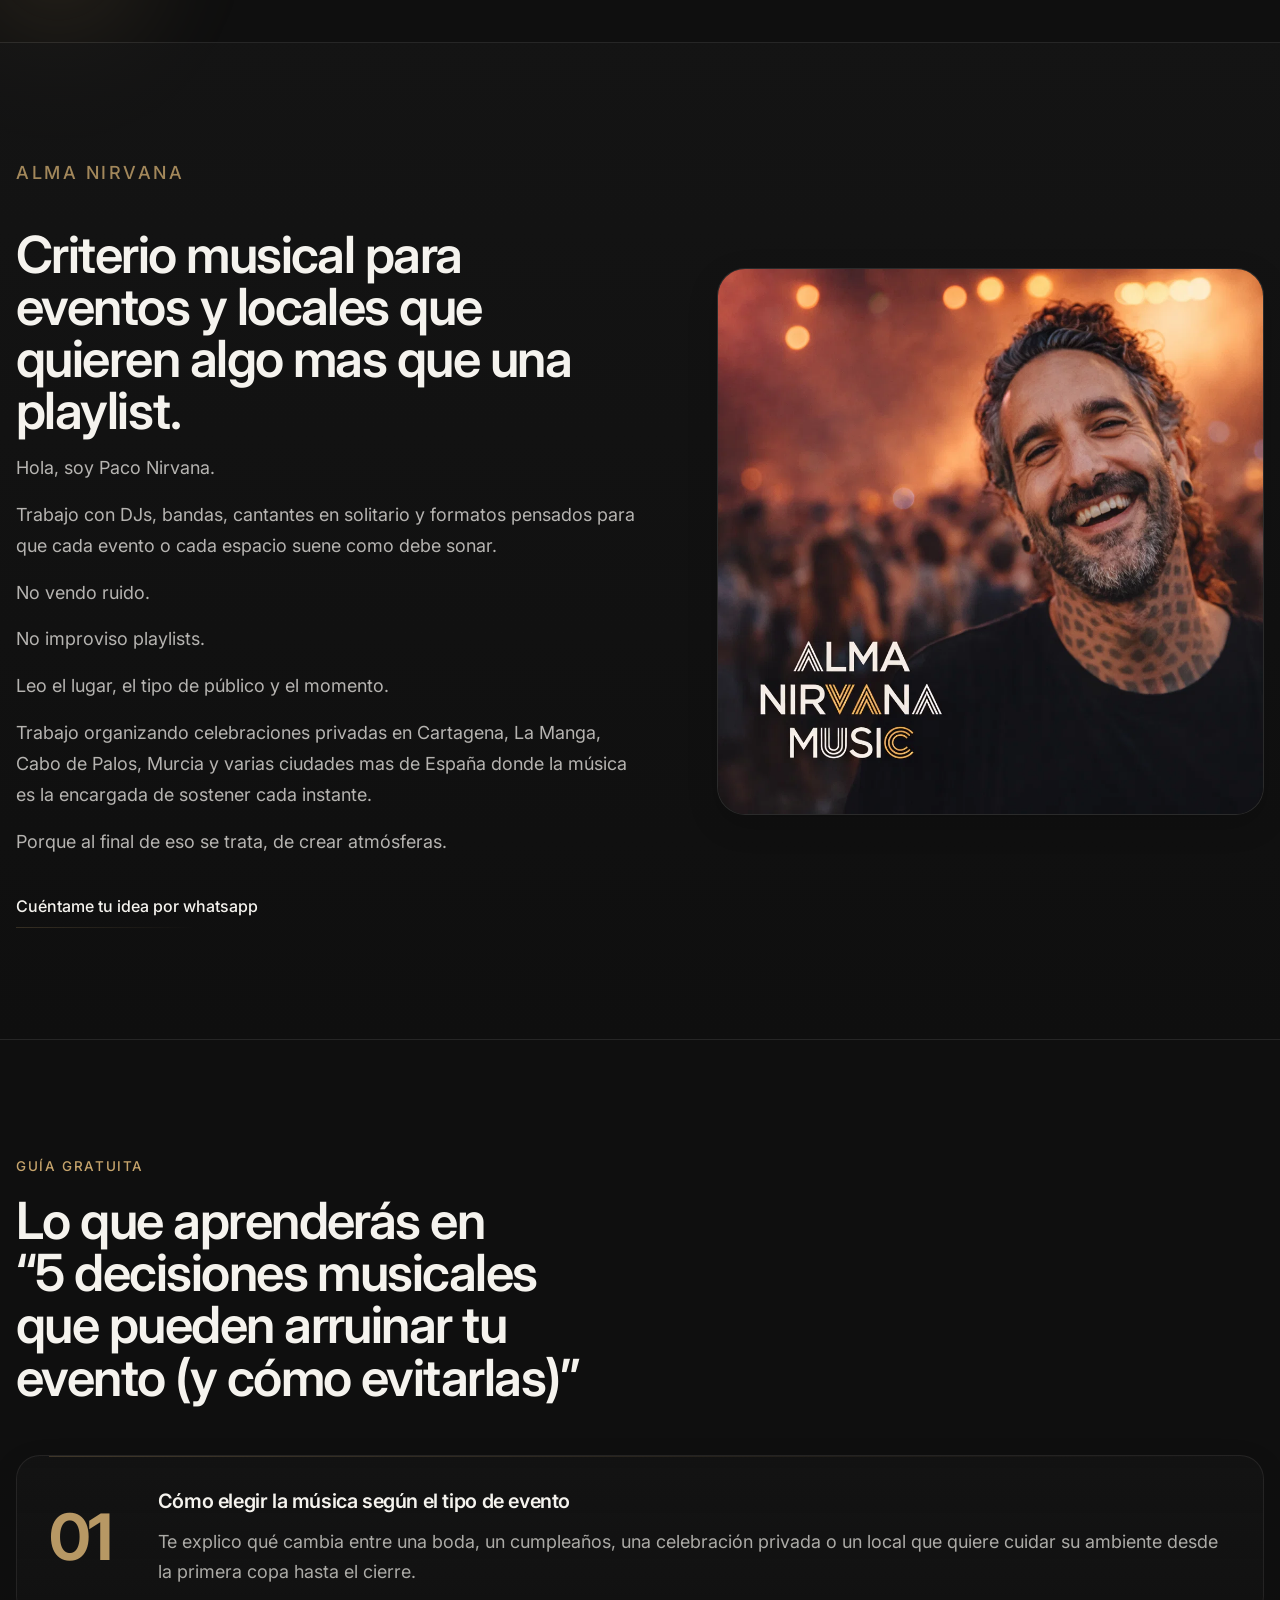
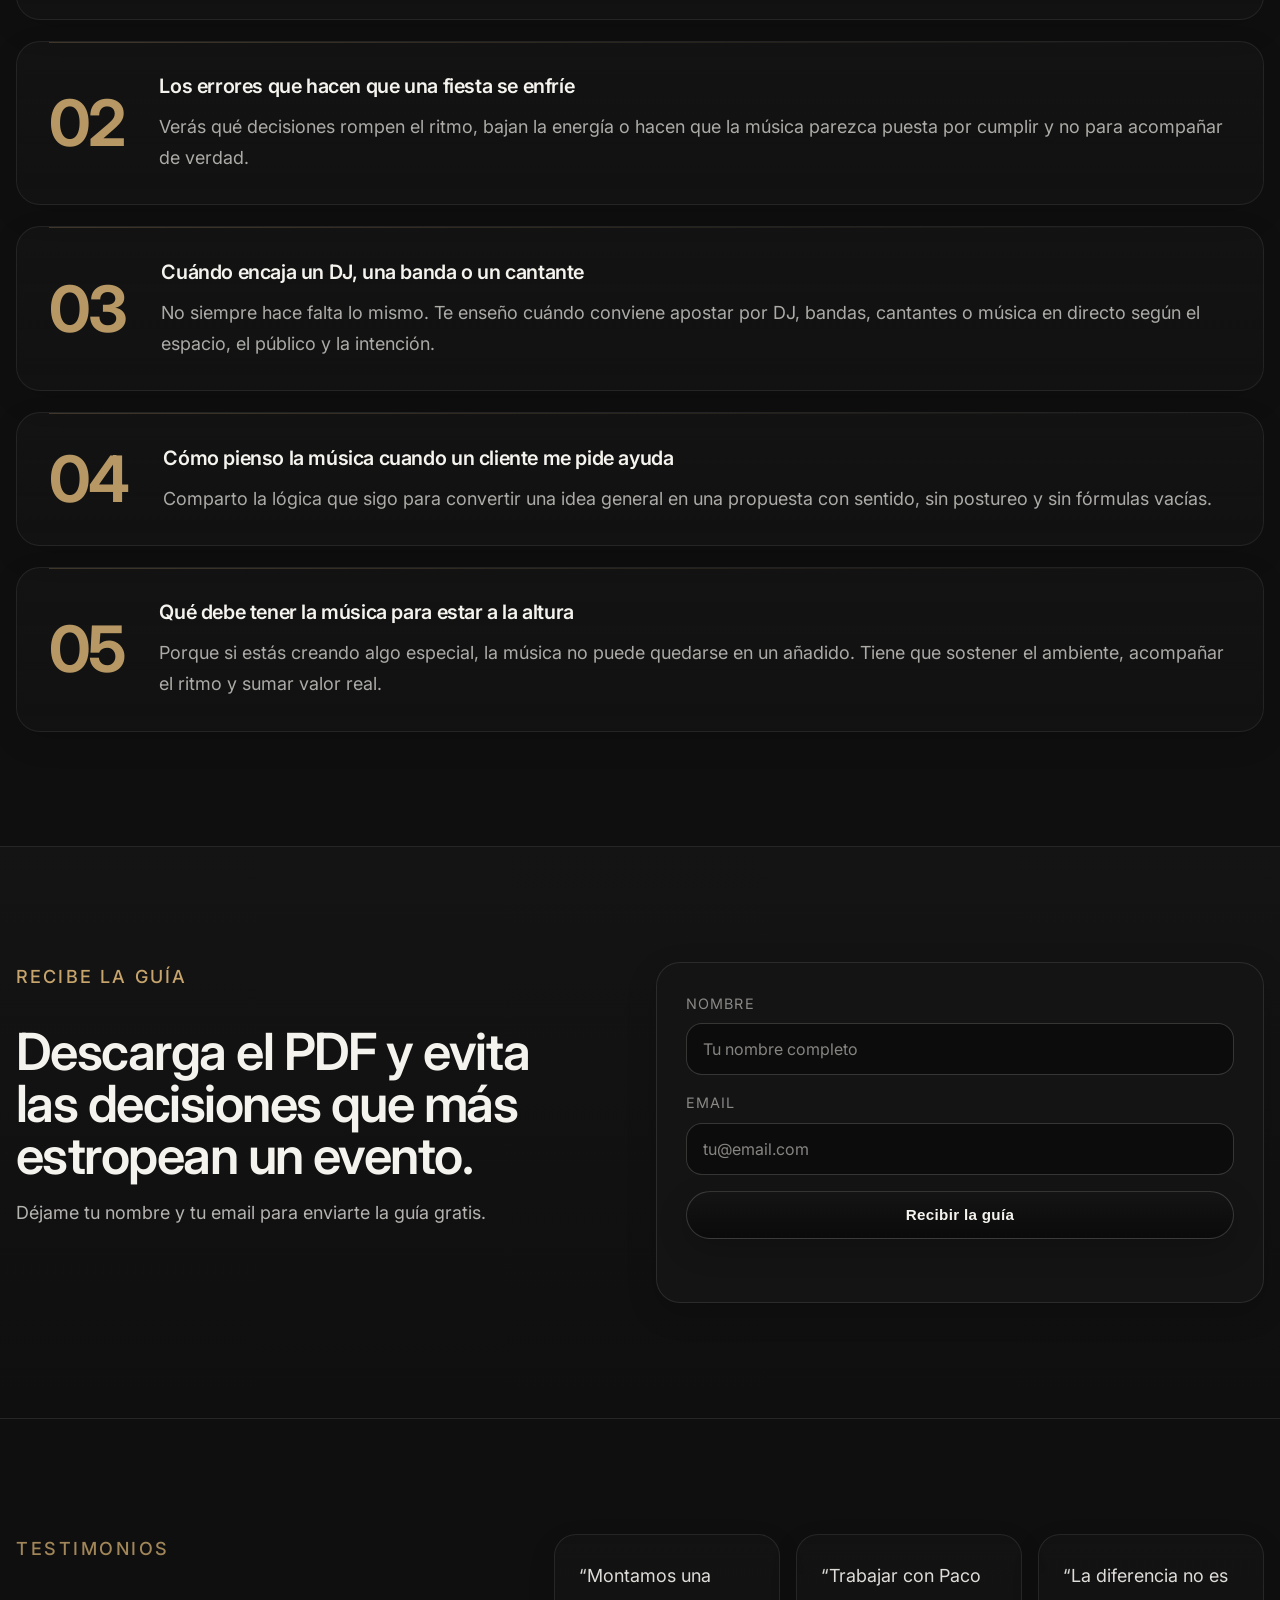
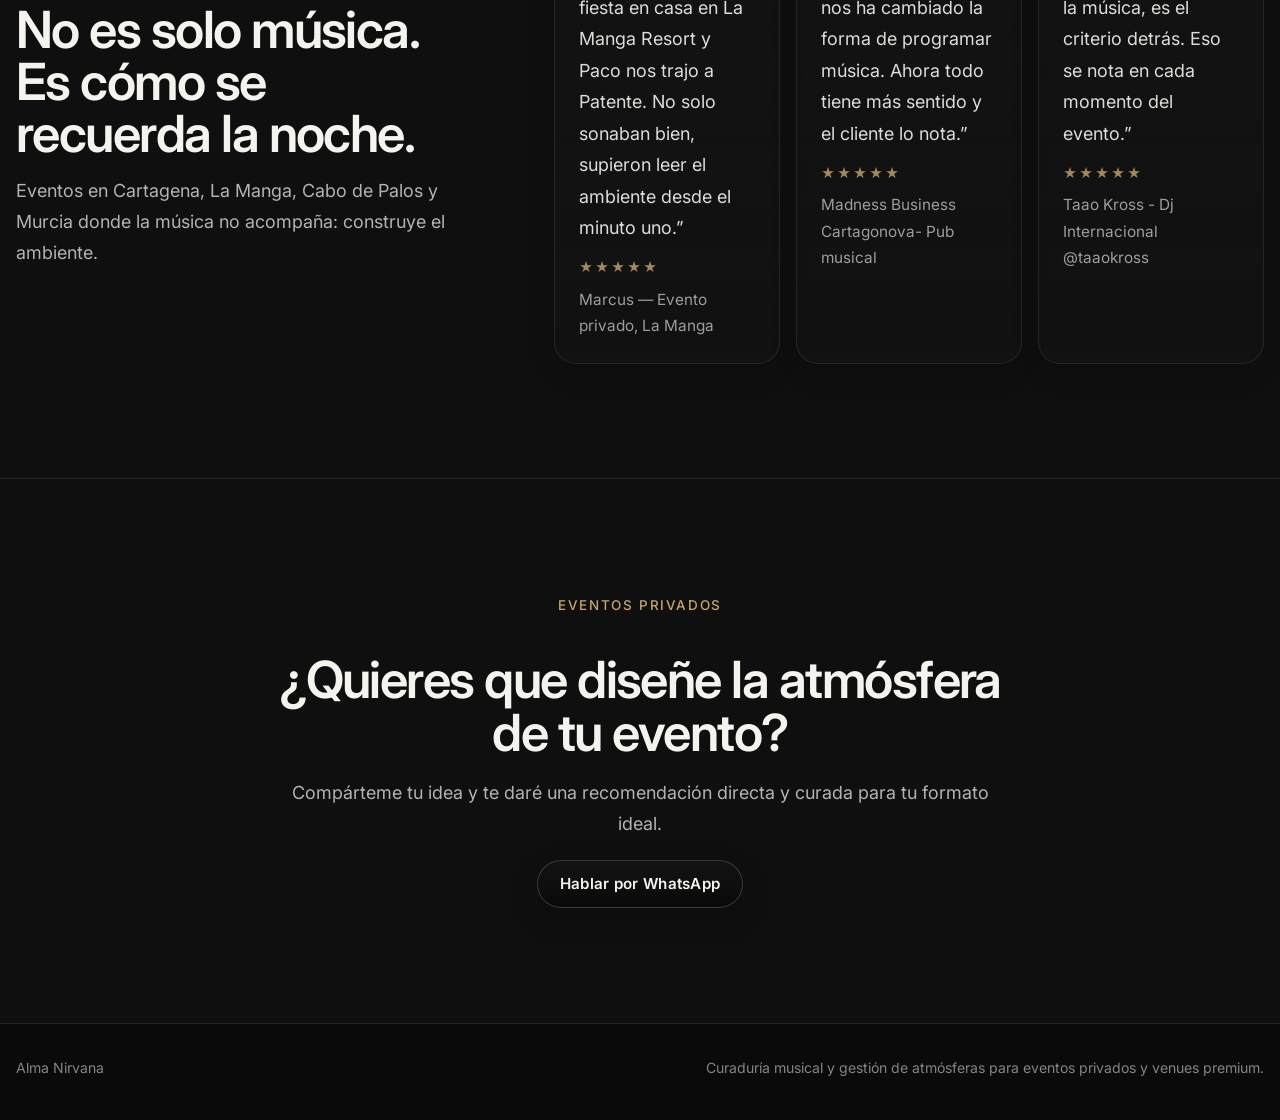
==== commit b6976d83: "LJrepair" ====
--- a/index.html
+++ b/index.html
@@ -26,13 +26,13 @@
 
   <main>
     <section class="hero section" aria-labelledby="hero-title">
+      <div class="hero-media" aria-hidden="true">
+        <img src="images/hero-derech.jpg" alt="" />
+      </div>
+      <div class="hero-overlay" aria-hidden="true"></div>
       <div class="container hero-shell">
-        <div class="hero-media" aria-hidden="true">
+        <div class="hero-content reveal">
           <p class="eyebrow hero-eyebrow">Creamos atmósferas</p>
-          <img src="images/hero-derech.jpg" alt="" />
-        </div>
-        <div class="hero-overlay" aria-hidden="true"></div>
-        <div class="hero-content reveal">
           <h1 id="hero-title">La música puede elevar un evento… o arruinarlo.</h1>
           <p class="hero-copy">Si estás organizando un evento o la programación musical de un local, hay algo que conviene entender pronto: la música no es un detalle.</p>
 
@@ -192,11 +192,13 @@
     </section>
 
     <section class="section" id="contact" aria-labelledby="final-cta-title">
-      <div class="container narrow cta-block reveal">
-        <p class="eyebrow">Eventos Privados</p>
-        <h2 id="final-cta-title">¿Quieres que diseñe la atmósfera de tu evento?</h2>
-        <p>Compárteme tu idea y te daré una recomendación directa y curada para tu formato ideal.</p>
-        <a class="btn btn-primary" href="https://wa.me/34600318152?text=Hola%20Paco%2C%20quiero%20informaci%C3%B3n%20sobre%20la%20m%C3%BAsica%20para%20mi%20evento." target="_blank" rel="noopener noreferrer">Hablar por WhatsApp</a>
+      <div class="container">
+        <div class="narrow cta-block reveal">
+          <p class="eyebrow" style="width:100%;">Eventos Privados</p>
+          <h2 id="final-cta-title">¿Quieres que diseñe la atmósfera de tu evento?</h2>
+          <p>Compárteme tu idea y te daré una recomendación directa y curada para tu formato ideal.</p>
+          <a class="btn btn-primary" href="https://wa.me/34600318152?text=Hola%20Paco%2C%20quiero%20informaci%C3%B3n%20sobre%20la%20m%C3%BAsica%20para%20mi%20evento." target="_blank" rel="noopener noreferrer">Hablar por WhatsApp</a>
+        </div>
       </div>
     </section>
   </main>
--- a/styles.css
+++ b/styles.css
@@ -12,7 +12,7 @@
   --color-gold-soft: rgba(198, 164, 108, 0.16);
   --color-gold-hover: #d7b47a;
   --color-black: #0a0a0a;
-  --container-max: 1280px;
+  --container-max: 1312px;
   --content-narrow: 860px;
   --text-column-width: 62ch;
   --desktop-text-offset: clamp(32px, 4vw, 64px);
@@ -95,7 +95,7 @@
   line-height: 1.12;
   letter-spacing: -0.02em;
   font-weight: 600;
-  max-width: 20ch;
+  max-width: 768px;
 }
 
 h3 {
@@ -144,8 +144,10 @@
 
 /* 4. Layout */
 .container {
-  width: min(100% - 64px, var(--container-max));
+  width: 100%;
+  max-width: var(--container-max);
   margin-inline: auto;
+  padding-inline: 16px;
 }
 
 .narrow {
@@ -167,7 +169,7 @@
   left: 50%;
   transform: translateX(-50%);
   bottom: 0;
-  width: min(100% - 64px, var(--container-max));
+  width: min(100%, var(--container-max));
   border-bottom: 1px solid var(--color-line);
 }
 
@@ -279,6 +281,7 @@
 }
 
 .hero {
+  position: relative;
   min-height: 100vh;
   padding-top: 116px;
   overflow: hidden;
@@ -296,11 +299,11 @@
 .hero-media,
 .hero-overlay {
   position: absolute;
-  inset: 0;
-}
-
-.hero-media {
-  position: absolute;
+  top: 0;
+  bottom: 0;
+  
+  width: 100vw;
+  
 }
 
 .hero-media img,
@@ -312,11 +315,7 @@
 }
 
 .hero-eyebrow {
-  position: absolute;
-  top: 1.5rem;
-  left: 1.5rem;
-  z-index: 1;
-  margin: 0;
+  margin: 0 0 1rem;
 }
 
 .hero-overlay {
@@ -354,17 +353,8 @@
 }
 
 @media (min-width: 1061px) {
-  .container {
-    width: 100%;
-    max-width: var(--container-max);
-    padding-left: 48px;
-    padding-right: 48px;
-    margin: 0 auto;
-    box-sizing: border-box;
-  }
-
   .section::after {
-    width: min(calc(100% - 96px), calc(var(--container-max) - 96px));
+    width: min(100%, var(--container-max));
   }
 
   .btn {
@@ -372,22 +362,6 @@
     padding: 0.85rem 1.35rem;
     font-size: 0.95rem;
     line-height: 1.2;
-  }
-
-  .hero {
-    position: relative;
-    min-height: 100vh;
-    padding-top: 116px;
-    overflow: hidden;
-  }
-
-  .hero-shell {
-    position: relative;
-    z-index: 2;
-    min-height: calc(100vh - 116px);
-    display: flex;
-    align-items: center;
-    justify-content: flex-start;
   }
 
   .hero-content {
@@ -404,16 +378,6 @@
     padding-bottom: 2rem;
   }
 
-  .hero-media,
-  .hero-overlay {
-    position: absolute;
-    top: 0;
-    bottom: 0;
-    left: 50%;
-    width: 100vw;
-    transform: translateX(-50%);
-  }
-
   .hero-media {
     z-index: 0;
   }
@@ -488,7 +452,7 @@
   .cta-block > p:not(.eyebrow) {
     font-size: 1.125rem;
     line-height: 1.72;
-    text-align: left;
+    text-align: inherit;
   }
 
   .hero-copy {
@@ -499,14 +463,6 @@
     width: auto;
     max-width: none;
     flex: 0 0 auto;
-  }
-
-  .hero-eyebrow {
-    position: absolute;
-    top: 1.5rem;
-    left: 48px;
-    z-index: 1;
-    margin: 0;
   }
 
   #problem .problem-editorial,
@@ -521,14 +477,6 @@
     margin-right: auto;
   }
 
-  #problem .problem-editorial {
-    width: min(100%, 66rem);
-  }
-
-  #problem .problem-textbox {
-    width: min(100%, 60rem);
-  }
-
   .learn-header {
     width: min(100%, 62rem);
   }
@@ -547,18 +495,23 @@
 
   .cta-block {
     max-width: 46rem;
+    margin-inline: auto;
   }
 
   #contact .eyebrow,
   #contact h2,
   #contact .cta-block > p:not(.eyebrow) {
-    text-align: left;
-    margin-left: 0;
-    margin-right: 0;
+    text-align: center;
+    margin-left: auto;
+    margin-right: auto;
   }
 }
 
 /* 7. Sections */
+.narrow {
+  width: 100%;
+}
+
 #contact .narrow {
   display: grid;
   gap: 1.25rem;
@@ -585,10 +538,10 @@
 #problem .problem-editorial {
   display: grid;
   gap: 0;
-  width: min(var(--text-column-width), 100%);
-  max-width: var(--text-column-width);
-  margin-left: 0;
-  margin-right: auto;
+  width: min(100%, 1024px);
+  max-width: 1024px;
+  margin-inline: auto;
+  text-align: center;
 }
 
 #problem .problem-label {
@@ -598,26 +551,26 @@
   padding-bottom: 1.4rem;
   letter-spacing: 0.14em;
   opacity: 0.8;
+  text-align:center;
 }
 
 #problem .problem-body {
   display: grid;
   gap: 0;
-  justify-items: start;
+  justify-items: center;
 }
 
 #problem .problem-textbox {
   width: 100%;
-  max-width: var(--text-column-width);
+  max-width: 1024px;
   margin-top: 1.8rem;
-  margin-left: 0;
-  margin-right: auto;
+  margin-inline: auto;
   padding: 0;
   border: 0;
   border-radius: 0;
   background: transparent;
   box-shadow: none;
-  text-align: left;
+  text-align: center;
   transition: transform 180ms ease, border-color var(--transition-base), box-shadow var(--transition-base);
 }
 
@@ -628,11 +581,11 @@
 }
 
 #problem h2 {
-  max-width: 11ch;
+  max-width: 768px;
   margin-top: 0;
   font-size: clamp(2.8rem, 5vw, 4.35rem);
   line-height: 1.02;
-  text-align: left;
+  text-align: center;
 }
 
 #problem .problem-support {
@@ -769,7 +722,7 @@
 .guide-copy {
   display: grid;
   gap: 0.85rem;
-  max-width: 62ch;
+  max-width: 100%;
   padding-top: 0.2rem;
   padding-left: 0.8rem;
 }
@@ -782,7 +735,7 @@
 
 .guide-copy p {
   color: rgba(245, 243, 238, 0.68);
-  max-width: 58ch;
+  width:100%;
 }
 
 .guide-item.is-pending {
@@ -796,8 +749,8 @@
 }
 
 #learn h2 {
-  width: min(100%, 42ch);
-  max-width: none;
+  width: 100%;
+  max-width: 768px;
   text-wrap: balance;
 }
 
@@ -920,7 +873,7 @@
 }
 
 .testimonials-intro h2 {
-  max-width: 12ch;
+  max-width: 768px;
 }
 
 .testimonials-intro p:last-child {
@@ -974,15 +927,16 @@
 
 /* 11. Footer */
 .cta-block {
-  text-align: left;
+  text-align: center;
   display: grid;
   gap: 1rem;
+  justify-items: center;
 }
 
 #contact .eyebrow {
-  margin-left: calc((min(100vw - 64px, var(--content-narrow)) - min(100vw - 64px, var(--container-max))) / 2);
-  text-align: left;
-  justify-self: start;
+  margin-left: 0;
+  text-align: center;
+  justify-self: center;
 }
 
 #contact h2,
@@ -1026,12 +980,8 @@
 }
 
 @media (max-width: 1060px) {
-  .container {
-    width: min(100% - 48px, var(--container-max));
-  }
-
   .section::after {
-    width: min(100% - 48px, var(--container-max));
+    width: min(100%, var(--container-max));
   }
 
   .header-inner {
@@ -1086,7 +1036,7 @@
   }
 
   h2 {
-    max-width: 14ch;
+    max-width: 768px;
     font-size: clamp(2.4rem, 4.8vw, 3.8rem);
   }
 
@@ -1103,7 +1053,7 @@
   #contact h2,
   #learn h2,
   #form-title {
-    max-width: 14ch;
+    
     font-size: clamp(2.4rem, 4.8vw, 3.8rem);
     line-height: 1.06;
   }
@@ -1126,39 +1076,62 @@
   }
 
   .authority-grid,
-  .form-shell,
-  .testimonials-shell {
+  .form-shell {
     grid-template-columns: 1fr;
+  }
+
+  #problem .problem-editorial,
+  #problem h2,
+  #problem .problem-textbox,
+  #problem .problem-support,
+  #problem .problem-closing,
+  #problem .problem-label,
+  #authority .authority-content,
+  #authority .authority-content .eyebrow,
+  #authority .authority-content h2,
+  #authority .authority-content p,
+  #learn .learn-header,
+  #learn .learn-header .eyebrow,
+  #learn .learn-header h2,
+  #guide-form .form-intro,
+  #guide-form .form-intro .eyebrow,
+  #guide-form .form-intro h2,
+  #guide-form .form-intro p,
+  #testimonials .testimonials-intro,
+  #testimonials .testimonials-intro .eyebrow,
+  #testimonials .testimonials-intro h2,
+  #testimonials .testimonials-intro p,
+  #contact .cta-block,
+  #contact .eyebrow,
+  #contact h2,
+  #contact .cta-block > p:not(.eyebrow) {
+    text-align: center;
+    margin-inline: auto;
   }
 
   .authority-media img {
     min-height: 340px;
   }
 
+  #authority .authority-link {
+    align-self: center;
+    margin-inline: auto;
+  }
+
   .testimonials-grid {
     grid-template-columns: 1fr 1fr;
   }
 
   .hero {
-    min-height: auto;
+    min-height: min(760px, 100vh);
     display: block;
-    padding-top: 76px;
+    padding-top: 88px;
     padding-bottom: 52px;
   }
 
-  .hero-media,
-  .hero-overlay,
-  .hero::before {
-    position: relative;
-    inset: auto;
-  }
-
   .hero-media {
-    width: 100%;
-    aspect-ratio: 16 / 8.5;
-    max-height: 420px;
-    overflow: hidden;
-    border-radius: 24px;
+    width: 100vw;
+    z-index: 0;
   }
 
   .hero-media img,
@@ -1170,14 +1143,10 @@
   }
 
   
-  .hero::before {
-    display: none;
-  }
-
   .hero-content {
     width: 100%;
     max-width: var(--text-column-width);
-    margin-top: 1.1rem;
+    margin-top: 0;
     margin-left: 0;
     margin-right: 0;
     text-align: left;
@@ -1207,25 +1176,42 @@
   #problem .problem-editorial,
   #problem .problem-textbox,
   .authority-content,
-  .learn-header,
   .form-intro,
   .testimonials-intro {
-    max-width: var(--text-column-width);
+    max-width: 100%;
+  }
+
+  .learn-header,
+  #learn h2,
+  #guide-form #form-title {
+    max-width: none;
+    width: 100%;
   }
 
   #problem .problem-textbox {
     width: 100%;
-    margin-inline: 0;
-  }
-}
-
-@media (max-width: 760px) {
-  .container {
-    width: min(100% - 40px, var(--container-max));
-  }
-
+    margin-inline: auto;
+  }
+
+  .testimonials-shell {
+    grid-template-columns: minmax(0, 0.42fr) minmax(0, 0.58fr);
+  }
+
+  .testimonials-grid {
+    grid-template-columns: 1fr 1fr;
+  }
+
+  .guide-item,
+  .guide-copy,
+  .guide-copy p {
+    width: 100%;
+    max-width: 100%;
+  }
+}
+
+@media (max-width: 768px) {
   .section::after {
-    width: min(100% - 40px, var(--container-max));
+    width: min(100%, var(--container-max));
   }
 
   .header-inner {
@@ -1276,7 +1262,7 @@
   }
 
   h2 {
-    max-width: 13ch;
+    max-width: 768px;
     font-size: clamp(2.1rem, 8vw, 3rem);
     text-wrap: balance;
     text-align: left;
@@ -1290,6 +1276,35 @@
     line-height: 1.72;
   }
 
+  #problem .problem-editorial,
+  #problem h2,
+  #problem .problem-textbox,
+  #problem .problem-support,
+  #problem .problem-closing,
+  #problem .problem-label,
+  #authority .authority-content,
+  #authority .authority-content .eyebrow,
+  #authority .authority-content h2,
+  #authority .authority-content p,
+  #learn .learn-header,
+  #learn .learn-header .eyebrow,
+  #learn .learn-header h2,
+  #guide-form .form-intro,
+  #guide-form .form-intro .eyebrow,
+  #guide-form .form-intro h2,
+  #guide-form .form-intro p,
+  #testimonials .testimonials-intro,
+  #testimonials .testimonials-intro .eyebrow,
+  #testimonials .testimonials-intro h2,
+  #testimonials .testimonials-intro p,
+  #contact .cta-block,
+  #contact .eyebrow,
+  #contact h2,
+  #contact .cta-block > p:not(.eyebrow) {
+    text-align: center;
+    margin-inline: auto;
+  }
+
   .hero {
     min-height: auto;
     display: block;
@@ -1297,14 +1312,22 @@
     padding-bottom: 42px;
   }
 
+  #authority .authority-link {
+    align-self: center;
+    margin-inline: auto;
+  }
+
+  .learn-header,
+  #learn h2,
+  #guide-form #form-title {
+    max-width: none;
+    width: 100%;
+  }
+
   .hero-media {
-    position: relative;
-    inset: auto;
-    width: 100%;
-    aspect-ratio: 16 / 8.8;
-    max-height: 236px;
-    overflow: hidden;
-    border-radius: 20px;
+    position: absolute;
+    inset: 0;
+    width: 100vw;
   }
 
   .hero-media img,
@@ -1315,15 +1338,12 @@
     object-position: center 30%;
   }
 
-  /* recuperamos el eyebrow superior del hero */
   .hero-eyebrow {
-  display: block;
-  position: absolute;
-  top: 1rem;
-  left: 1rem;
-  z-index: 2;
-  margin: 0;
-}
+    display: block;
+    position: static;
+    z-index: 2;
+    margin: 0 0 0.85rem;
+  }
 
   .hero-overlay {
     position: absolute;
@@ -1334,15 +1354,10 @@
       rgba(10, 10, 10, 0.22) 0%,
       rgba(10, 10, 10, 0.42) 100%
     );
-    border-radius: 20px;
-  }
-
-  .hero::before {
-    display: none;
   }
 
   .hero-content {
-    margin-top: 1rem;
+    margin-top: 0;
     margin-left: 0;
     margin-right: 0;
     width: 100%;
@@ -1394,6 +1409,10 @@
     grid-template-columns: 1fr;
   }
 
+  .testimonials-shell {
+    grid-template-columns: 1fr;
+  }
+
   #problem .problem-editorial {
     display: block;
   }
@@ -1404,8 +1423,8 @@
 
   #problem .problem-textbox {
     width: 100%;
-    max-width: 62ch;
-    margin-inline: 0;
+    max-width: 100%;
+    margin-inline: auto;
   }
 
   .learn-header {
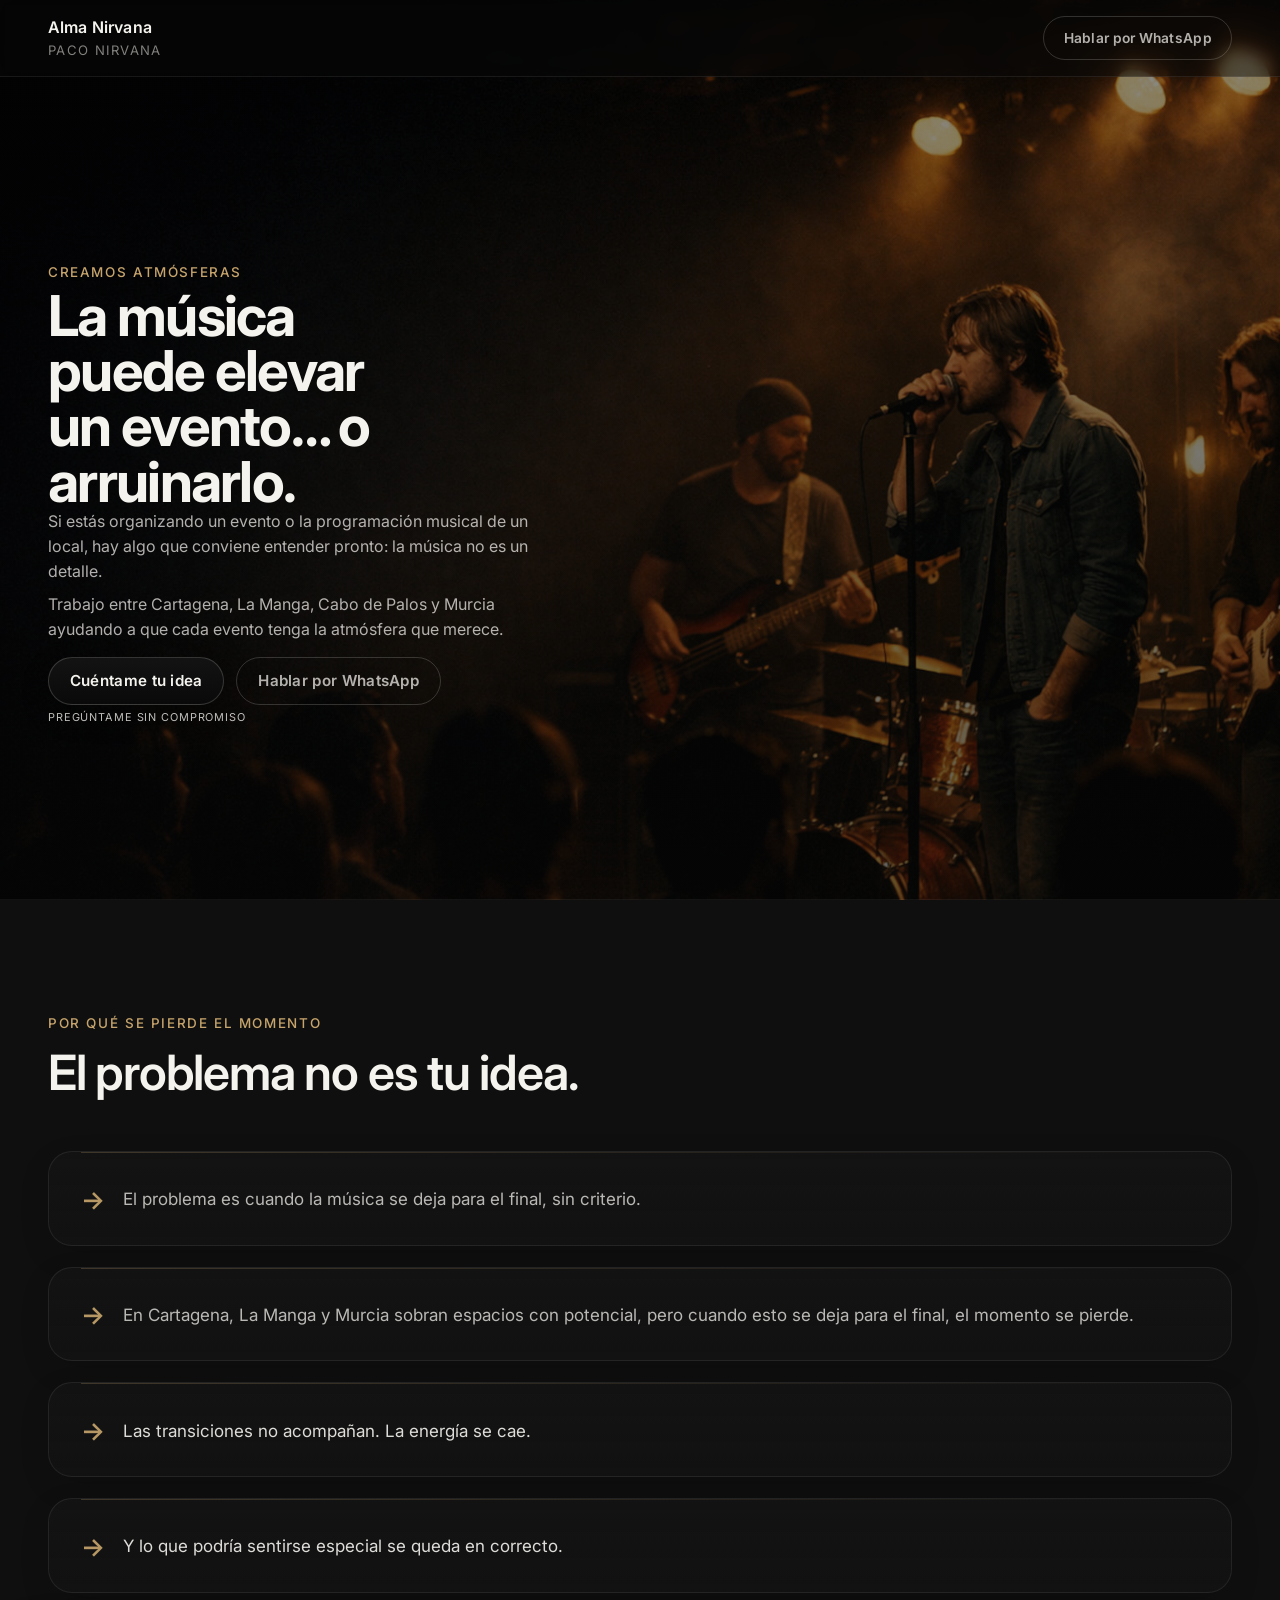
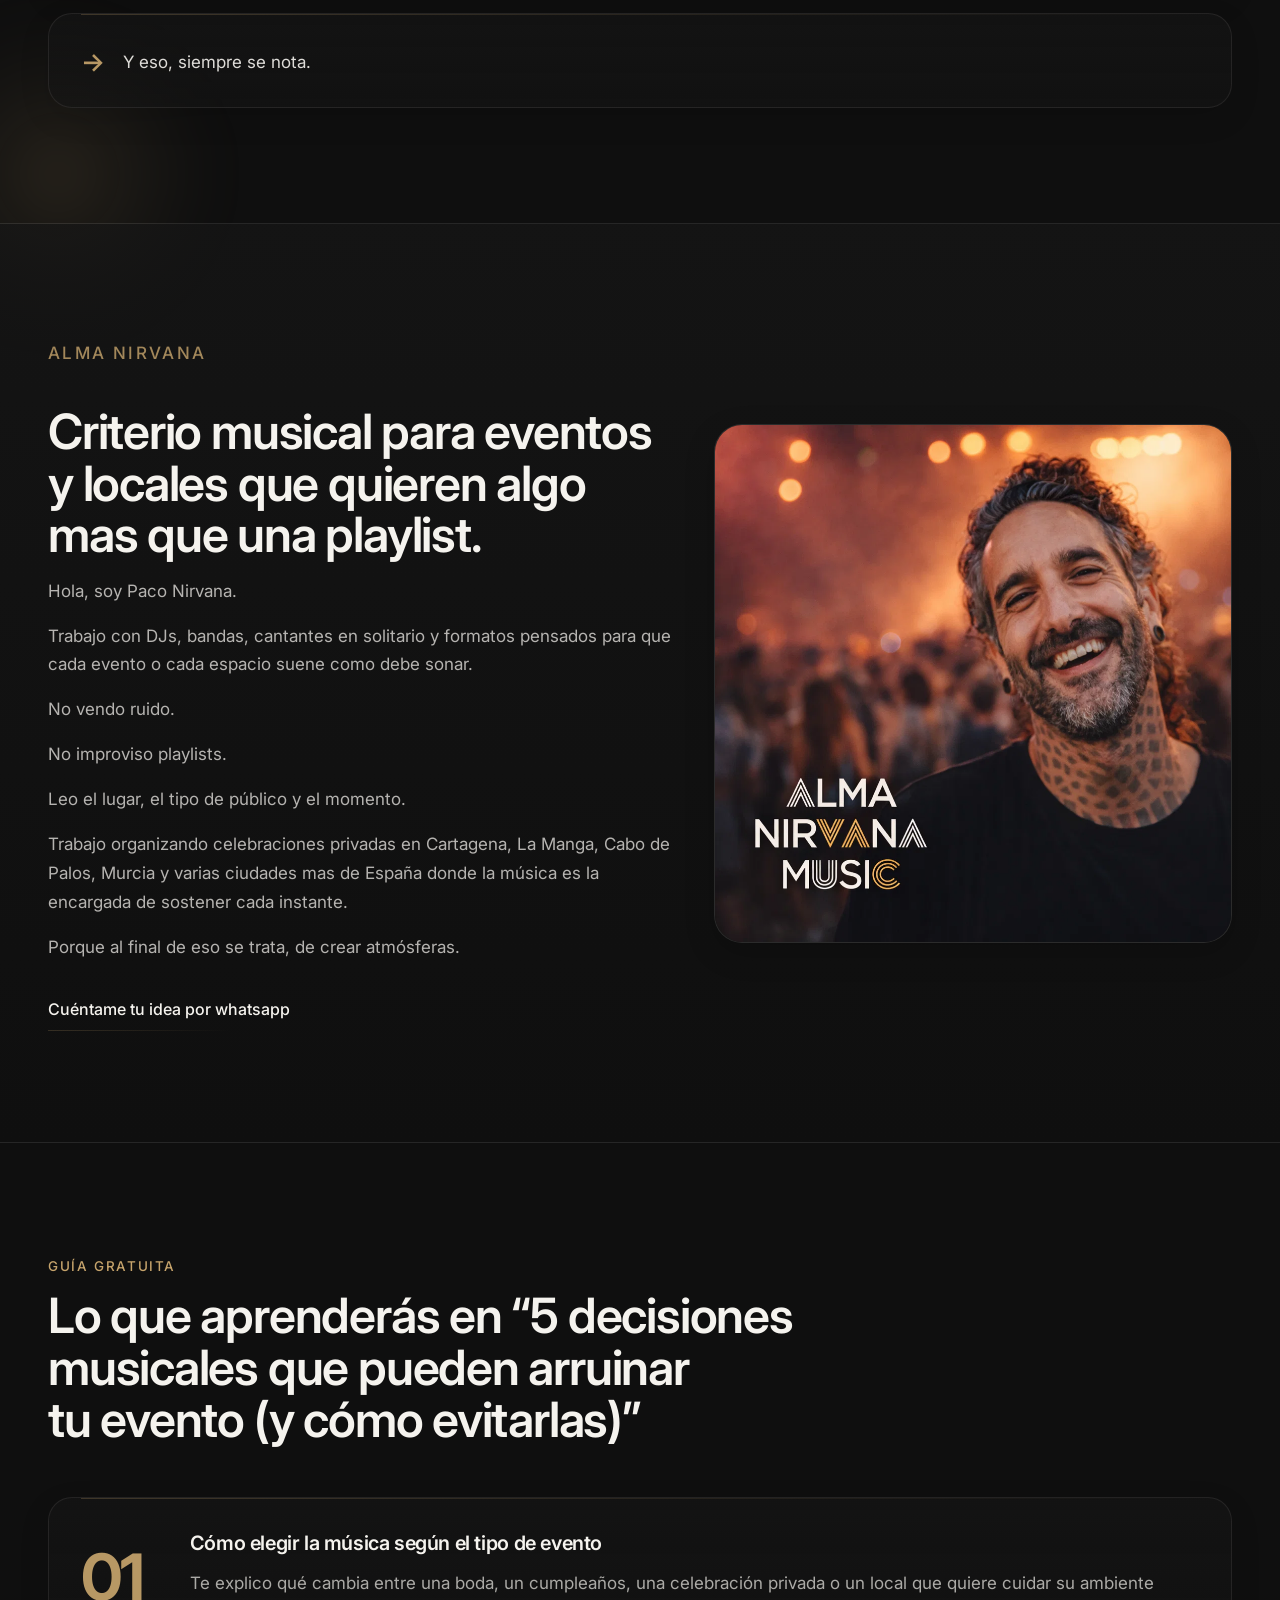
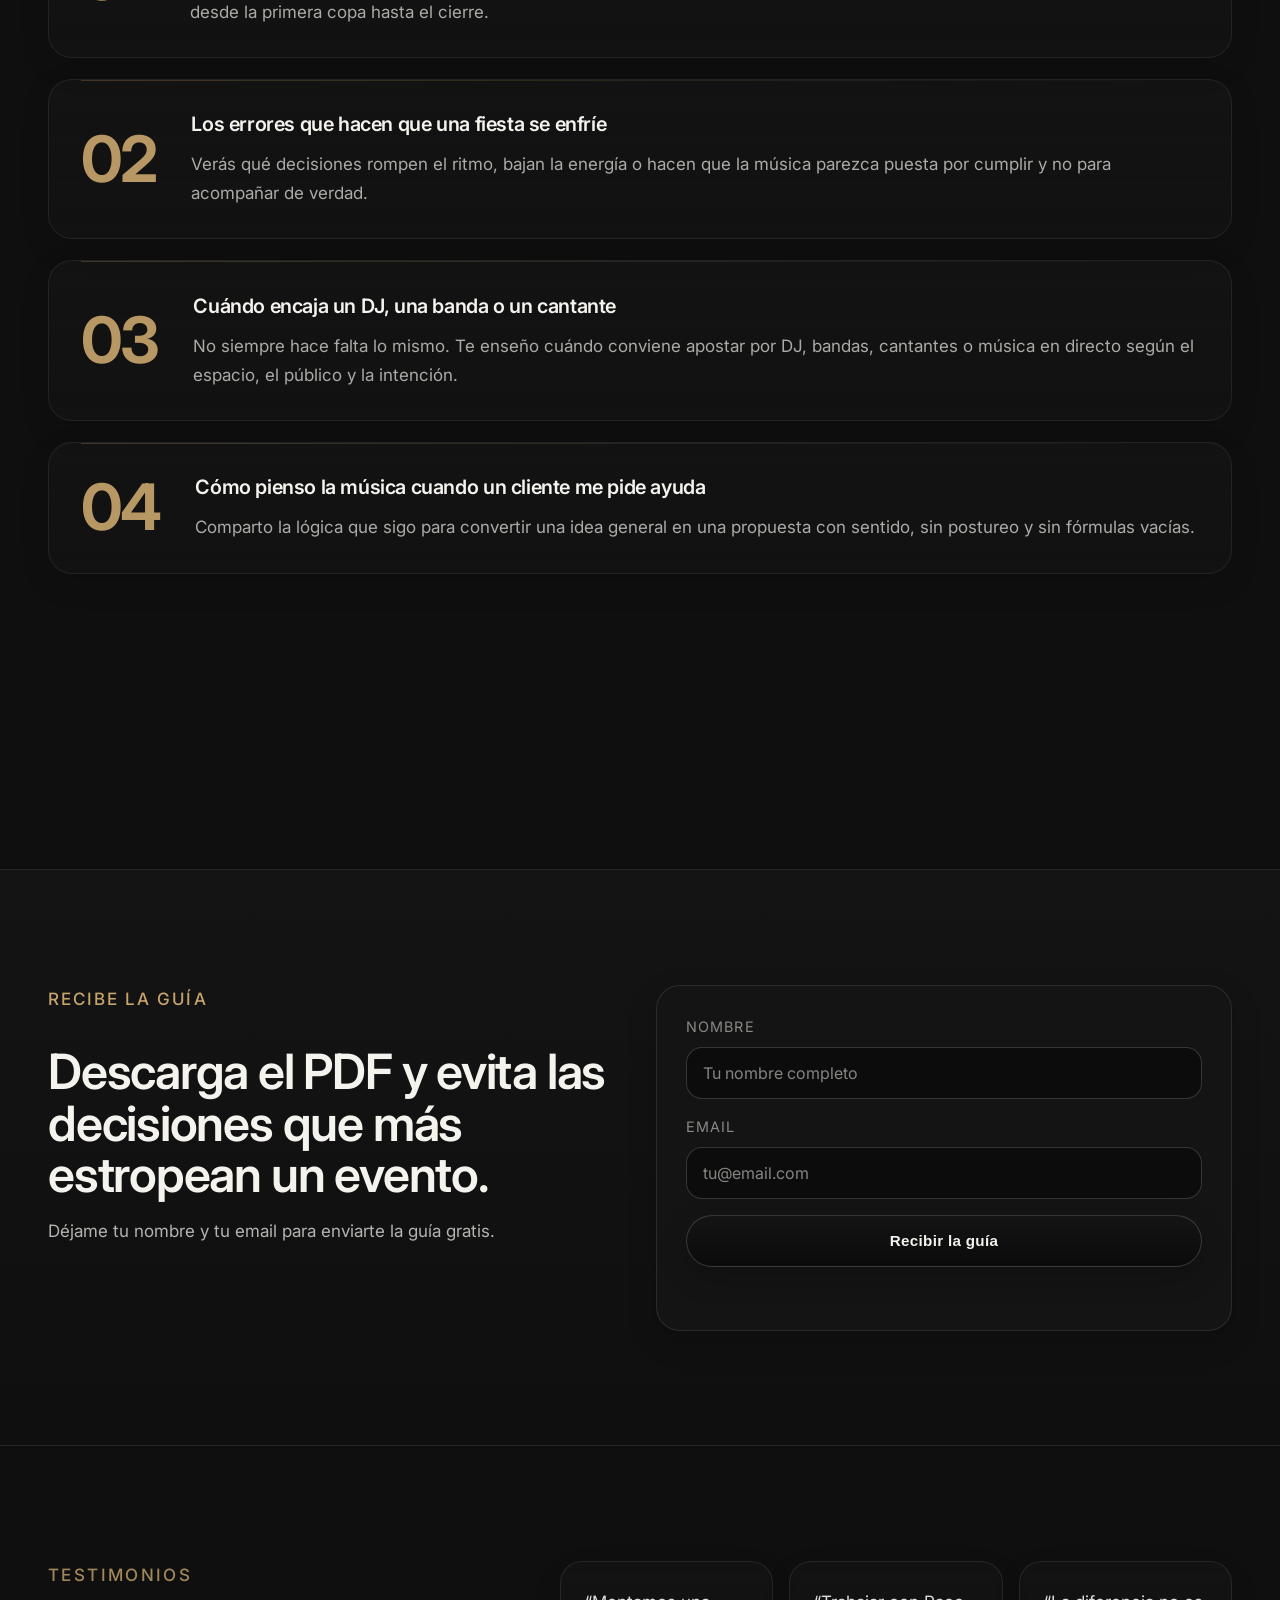
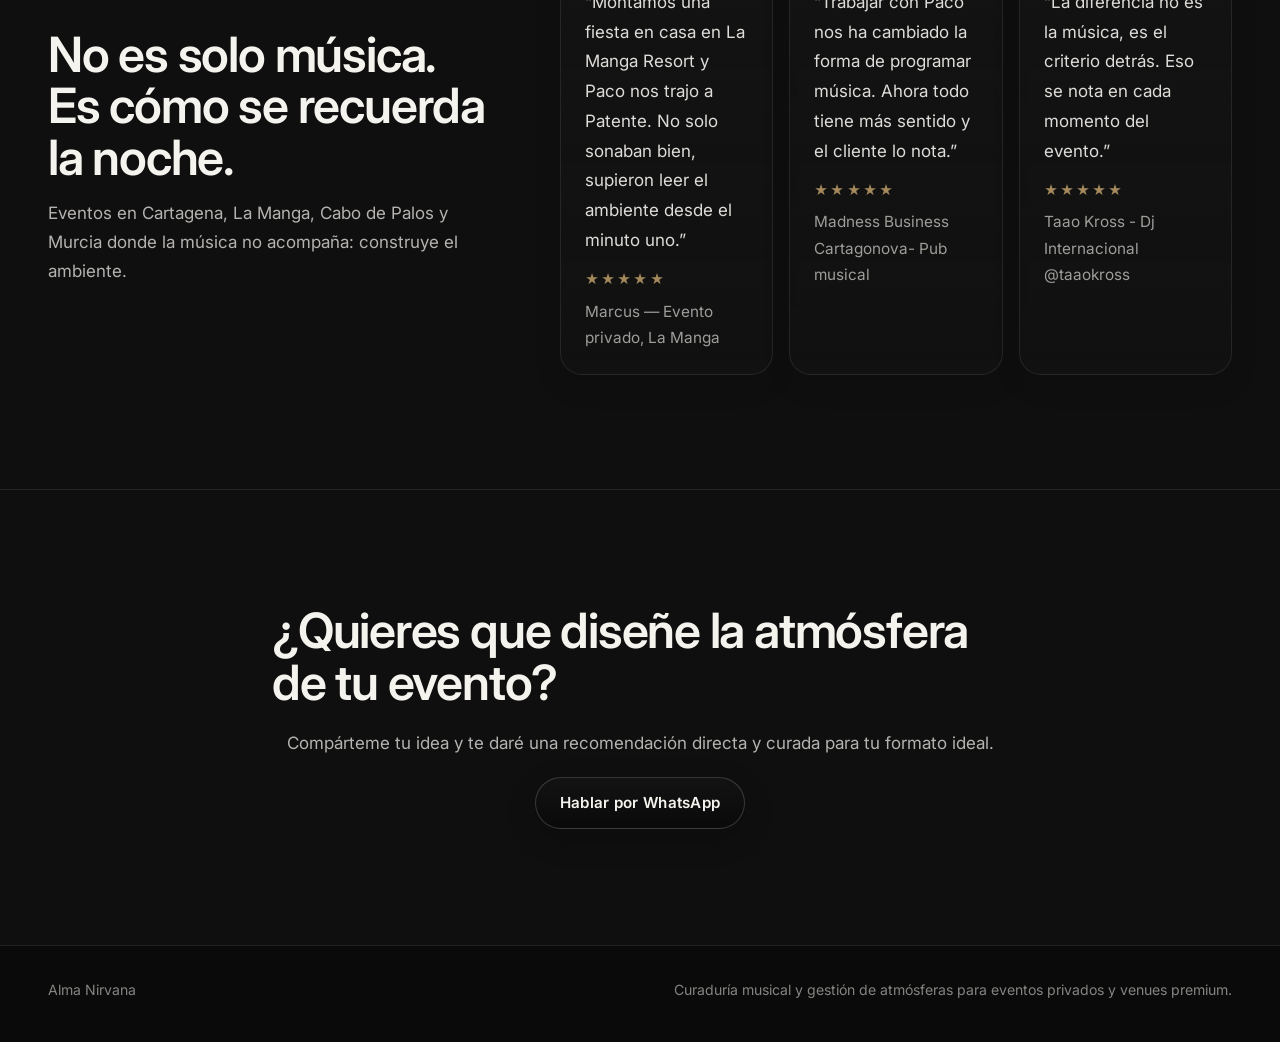
==== commit 23f1a509: "desktop perfect" ====
--- a/index.html
+++ b/index.html
@@ -26,46 +26,87 @@
 
   <main>
     <section class="hero section" aria-labelledby="hero-title">
-      <div class="hero-media" aria-hidden="true">
-        <img src="images/hero-derech.jpg" alt="" />
-      </div>
-      <div class="hero-overlay" aria-hidden="true"></div>
-      <div class="container hero-shell">
-        <div class="hero-content reveal">
-          <p class="eyebrow hero-eyebrow">Creamos atmósferas</p>
-          <h1 id="hero-title">La música puede elevar un evento… o arruinarlo.</h1>
-          <p class="hero-copy">Si estás organizando un evento o la programación musical de un local, hay algo que conviene entender pronto: la música no es un detalle.</p>
-
-          <p class="hero-copy">Trabajo entre Cartagena, La Manga, Cabo de Palos y Murcia ayudando a que cada evento tenga la atmósfera que merece.</p>
-          <div class="hero-cta-group">
-            <a class="btn btn-primary" href="https://wa.me/34600318152?text=Hola%20Paco%2C%20te%20cuento%20mi%20idea%3A%0ATipo%20de%20evento%3A%0AFecha%3A%0ALugar%3A%0AN%C3%BAmero%20de%20personas%3A" target="_blank" rel="noopener noreferrer">Cuéntame tu idea</a>
-            <a class="btn btn-ghost" href="https://wa.me/34600318152?text=Hola%20Paco%2C%20quiero%20informaci%C3%B3n%20sobre%20la%20m%C3%BAsica%20para%20mi%20evento." target="_blank" rel="noopener noreferrer">Hablar por WhatsApp</a>
-          </div>
-          <p class="eyebrow" style="font-size: 0.64rem; font-weight: 400; letter-spacing: 0.08em; color: rgba(245, 243, 238, 0.78);">pregúntame sin compromiso</p>
-        </div>
-      </div>
-    </section>
+  <div class="hero-media" aria-hidden="true">
+    <img src="images/hero-derech.jpg" alt="" />
+  </div>
+  <div class="hero-overlay" aria-hidden="true"></div>
+
+  <div class="container hero-shell">
+    <div class="hero-content reveal">
+      <p class="eyebrow hero-eyebrow">Creamos atmósferas</p>
+
+      <h1 id="hero-title">La música puede elevar un evento… o arruinarlo.</h1>
+
+      <p class="hero-copy">
+        Si estás organizando un evento o la programación musical de un local, hay algo que conviene entender pronto: la música no es un detalle.
+      </p>
+
+      <p class="hero-copy">
+        Trabajo entre Cartagena, La Manga, Cabo de Palos y Murcia ayudando a que cada evento tenga la atmósfera que merece.
+      </p>
+
+      <div class="hero-cta-group">
+        <a
+          class="btn btn-primary"
+          href="https://wa.me/34600318152?text=Hola%20Paco%2C%20te%20cuento%20mi%20idea%3A%0ATipo%20de%20evento%3A%0AFecha%3A%0ALugar%3A%0AN%C3%BAmero%20de%20personas%3A"
+          target="_blank"
+          rel="noopener noreferrer"
+        >
+          Cuéntame tu idea
+        </a>
+
+        <a
+          class="btn btn-ghost"
+          href="https://wa.me/34600318152?text=Hola%20Paco%2C%20quiero%20informaci%C3%B3n%20sobre%20la%20m%C3%BAsica%20para%20mi%20evento."
+          target="_blank"
+          rel="noopener noreferrer"
+        >
+          Hablar por WhatsApp
+        </a>
+      </div>
+
+      <p class="hero-note">pregúntame sin compromiso</p>
+    </div>
+  </div>
+</section>
 
     <section class="section" id="problem" aria-labelledby="problem-title">
       <div class="container reveal">
-        <div class="problem-editorial">
+        <div class="learn-header problem-header">
           <p class="eyebrow problem-label">POR QUÉ SE PIERDE EL MOMENTO</p>
-          <div class="problem-body">
-  <h2 id="problem-title">El problema no es tu idea.</h2>
-
-  <div class="problem-textbox">
-    <p class="problem-support">El problema es cuando la música se deja para el final, sin criterio.</p>
-
-    <p class="problem-support">En Cartagena, La Manga y Murcia sobran espacios con potencial, pero cuando esto se deja para el final, el momento se pierde.</p>
-
-    <p class="problem-closing">Las transiciones no acompañan. La energía se cae.</p>
-
-    <p class="problem-closing">Y lo que podría sentirse especial se queda en correcto.</p>
-
-    <p class="problem-closing">Y eso, siempre se nota.</p>
-  </div>
-</div>
-          </div>
+          <h2 id="problem-title">El problema no es tu idea.</h2>
+        </div>
+        <div class="guide-list problem-list" role="list">
+          <article class="guide-item problem-item" role="listitem">
+            <span class="problem-arrow" aria-hidden="true">→</span>
+            <div class="guide-copy problem-copy">
+              <p class="problem-support">El problema es cuando la música se deja para el final, sin criterio.</p>
+            </div>
+          </article>
+          <article class="guide-item problem-item" role="listitem">
+            <span class="problem-arrow" aria-hidden="true">→</span>
+            <div class="guide-copy problem-copy">
+              <p class="problem-support">En Cartagena, La Manga y Murcia sobran espacios con potencial, pero cuando esto se deja para el final, el momento se pierde.</p>
+            </div>
+          </article>
+          <article class="guide-item problem-item" role="listitem">
+            <span class="problem-arrow" aria-hidden="true">→</span>
+            <div class="guide-copy problem-copy">
+              <p class="problem-closing">Las transiciones no acompañan. La energía se cae.</p>
+            </div>
+          </article>
+          <article class="guide-item problem-item" role="listitem">
+            <span class="problem-arrow" aria-hidden="true">→</span>
+            <div class="guide-copy problem-copy">
+              <p class="problem-closing">Y lo que podría sentirse especial se queda en correcto.</p>
+            </div>
+          </article>
+          <article class="guide-item problem-item" role="listitem">
+            <span class="problem-arrow" aria-hidden="true">→</span>
+            <div class="guide-copy problem-copy">
+              <p class="problem-closing">Y eso, siempre se nota.</p>
+            </div>
+          </article>
         </div>
       </div>
     </section>
@@ -194,7 +235,8 @@
     <section class="section" id="contact" aria-labelledby="final-cta-title">
       <div class="container">
         <div class="narrow cta-block reveal">
-          <p class="eyebrow" style="width:100%;">Eventos Privados</p>
+          
+
           <h2 id="final-cta-title">¿Quieres que diseñe la atmósfera de tu evento?</h2>
           <p>Compárteme tu idea y te daré una recomendación directa y curada para tu formato ideal.</p>
           <a class="btn btn-primary" href="https://wa.me/34600318152?text=Hola%20Paco%2C%20quiero%20informaci%C3%B3n%20sobre%20la%20m%C3%BAsica%20para%20mi%20evento." target="_blank" rel="noopener noreferrer">Hablar por WhatsApp</a>
--- a/styles.css
+++ b/styles.css
@@ -1,4 +1,6 @@
-﻿/* 1. Root / Variables */
+﻿/* =========================================================
+   1. ROOT / VARIABLES
+========================================================= */
 :root {
   --color-bg: #0f0f0f;
   --color-bg-soft: #161616;
@@ -12,20 +14,24 @@
   --color-gold-soft: rgba(198, 164, 108, 0.16);
   --color-gold-hover: #d7b47a;
   --color-black: #0a0a0a;
+
   --container-max: 1312px;
   --content-narrow: 860px;
   --text-column-width: 62ch;
-  --desktop-text-offset: clamp(32px, 4vw, 64px);
+
   --radius-card: 24px;
   --radius-button: 999px;
   --radius-input: 16px;
   --radius-media: 28px;
+
   --transition-base: 280ms ease;
   --shadow-card: 0 10px 30px rgba(0, 0, 0, 0.18);
   --shadow-hover: 0 16px 44px rgba(0, 0, 0, 0.24);
 }
 
-/* 2. Base */
+/* =========================================================
+   2. BASE
+========================================================= */
 * {
   box-sizing: border-box;
 }
@@ -46,8 +52,8 @@
 
 img,
 video {
+  display: block;
   max-width: 100%;
-  display: block;
 }
 
 a {
@@ -72,14 +78,19 @@
   outline-offset: 3px;
 }
 
-/* 3. Typography */
+/* =========================================================
+   3. TYPOGRAPHY
+========================================================= */
 .eyebrow {
-  margin-bottom: 1rem;
-  text-transform: uppercase;
-  letter-spacing: 0.12em;
+  margin: 0 0 1rem;
+  font-family: "Inter", "Helvetica Neue", Arial, sans-serif;
   font-size: 0.84rem;
   font-weight: 500;
+  line-height: 1.2;
+  letter-spacing: 0.12em;
+  text-transform: uppercase;
   color: var(--color-gold);
+  text-align: left;
 }
 
 h1 {
@@ -110,27 +121,33 @@
 }
 
 .text-link {
+  position: relative;
   display: inline-flex;
   align-items: center;
   gap: 0.4rem;
   color: var(--color-text);
   font-weight: 500;
-  position: relative;
   transition: color var(--transition-base);
 }
 
 .text-link::after {
   content: "";
-  width: 72%;
-  height: 1px;
   position: absolute;
   left: 0;
   bottom: -3px;
-  background: linear-gradient(90deg, rgba(198, 164, 108, 0.42), rgba(198, 164, 108, 0));
+  width: 72%;
+  height: 1px;
+  background: linear-gradient(
+    90deg,
+    rgba(198, 164, 108, 0.42),
+    rgba(198, 164, 108, 0)
+  );
   opacity: 0.5;
   transform: scaleX(0.4);
   transform-origin: left;
-  transition: transform var(--transition-base), opacity var(--transition-base);
+  transition:
+    transform var(--transition-base),
+    opacity var(--transition-base);
 }
 
 .text-link:hover {
@@ -142,7 +159,9 @@
   transform: scaleX(1);
 }
 
-/* 4. Layout */
+/* =========================================================
+   4. LAYOUT
+========================================================= */
 .container {
   width: 100%;
   max-width: var(--container-max);
@@ -151,6 +170,7 @@
 }
 
 .narrow {
+  width: 100%;
   max-width: var(--content-narrow);
 }
 
@@ -160,16 +180,20 @@
 }
 
 .section-soft {
-  background: linear-gradient(180deg, rgba(22, 22, 22, 0.7), rgba(15, 15, 15, 0.96));
+  background: linear-gradient(
+    180deg,
+    rgba(22, 22, 22, 0.7),
+    rgba(15, 15, 15, 0.96)
+  );
 }
 
 .section::after {
   content: "";
   position: absolute;
   left: 50%;
-  transform: translateX(-50%);
   bottom: 0;
   width: min(100%, var(--container-max));
+  transform: translateX(-50%);
   border-bottom: 1px solid var(--color-line);
 }
 
@@ -177,20 +201,28 @@
   display: none;
 }
 
-/* 5. Buttons */
+/* =========================================================
+   5. BUTTONS
+========================================================= */
 .btn {
   display: inline-flex;
   align-items: center;
   justify-content: center;
   min-height: 52px;
   padding: 0.8rem 1.5rem;
+  border: 1px solid var(--color-line-strong);
   border-radius: var(--radius-button);
-  border: 1px solid var(--color-line-strong);
   font-size: 0.95rem;
   font-weight: 600;
+  line-height: 1.2;
   letter-spacing: 0.02em;
   cursor: pointer;
-  transition: transform var(--transition-base), border-color var(--transition-base), color var(--transition-base), background-color var(--transition-base), box-shadow var(--transition-base);
+  transition:
+    transform var(--transition-base),
+    border-color var(--transition-base),
+    color var(--transition-base),
+    background-color var(--transition-base),
+    box-shadow var(--transition-base);
 }
 
 .btn:hover {
@@ -199,7 +231,11 @@
 }
 
 .btn-primary {
-  background: linear-gradient(180deg, rgba(20, 20, 20, 0.95), rgba(10, 10, 10, 0.95));
+  background: linear-gradient(
+    180deg,
+    rgba(20, 20, 20, 0.95),
+    rgba(10, 10, 10, 0.95)
+  );
   color: var(--color-text);
   box-shadow: var(--shadow-card);
 }
@@ -229,7 +265,9 @@
   width: 100%;
 }
 
-/* 6. Hero */
+/* =========================================================
+   6. HEADER
+========================================================= */
 .site-header {
   position: fixed;
   top: 0;
@@ -242,10 +280,10 @@
 }
 
 .header-inner {
-  min-height: 76px;
   display: flex;
   align-items: center;
   justify-content: space-between;
+  min-height: 76px;
 }
 
 .brand {
@@ -255,14 +293,14 @@
 }
 
 .brand-mark {
+  display: grid;
+  place-items: center;
   width: 34px;
   height: 34px;
+  border: 1px solid var(--color-line-strong);
   border-radius: 50%;
-  display: grid;
-  place-items: center;
   font-size: 0.74rem;
   letter-spacing: 0.08em;
-  border: 1px solid var(--color-line-strong);
   color: var(--color-gold);
 }
 
@@ -280,30 +318,35 @@
   color: var(--color-text-muted);
 }
 
+/* =========================================================
+   7. HERO
+========================================================= */
 .hero {
   position: relative;
   min-height: 100vh;
   padding-top: 116px;
+  padding-bottom: 0;
   overflow: hidden;
 }
 
-.hero-shell {
-  position: relative;
-  z-index: 2;
-  min-height: calc(100vh - 116px);
-  display: flex;
-  align-items: center;
-  justify-content: flex-start;
+.hero::before {
+  content: "";
+  position: absolute;
+  inset: 0;
+  background-image:
+    radial-gradient(circle at 20% 20%, rgba(198, 164, 108, 0.09), transparent 36%),
+    radial-gradient(circle at 80% 72%, rgba(245, 243, 238, 0.06), transparent 40%);
+  pointer-events: none;
 }
 
 .hero-media,
 .hero-overlay {
   position: absolute;
-  top: 0;
-  bottom: 0;
-  
-  width: 100vw;
-  
+  inset: 0;
+}
+
+.hero-media {
+  z-index: 0;
 }
 
 .hero-media img,
@@ -311,39 +354,98 @@
   width: 100%;
   height: 100%;
   object-fit: cover;
-  filter: grayscale(20%) contrast(1.08) brightness(0.42);
-}
-
-.hero-eyebrow {
-  margin: 0 0 1rem;
+  object-position: center;
+  filter: grayscale(14%) contrast(1.04) brightness(0.68);
 }
 
 .hero-overlay {
-  background: linear-gradient(180deg, rgba(10, 10, 10, 0.34) 0%, rgba(10, 10, 10, 0.72) 100%);
-}
-
-.hero::before {
-  content: "";
-  position: absolute;
-  inset: 0;
-  background-image: radial-gradient(circle at 20% 20%, rgba(198, 164, 108, 0.09), transparent 36%), radial-gradient(circle at 80% 72%, rgba(245, 243, 238, 0.06), transparent 40%);
-  pointer-events: none;
+  z-index: 1;
+  background: linear-gradient(
+    180deg,
+    rgba(10, 10, 10, 0.2) 0%,
+    rgba(10, 10, 10, 0.46) 100%
+  );
+}
+
+.hero-shell {
+  position: relative;
+  z-index: 2;
+  display: flex;
+  align-items: center;
+  justify-content: flex-start;
+  min-height: calc(100vh - 116px);
 }
 
 .hero-content {
   position: relative;
   z-index: 2;
-}
-
-.hero-content > * + * {
-  margin-top: 1.4rem;
+  width: 100%;
+  max-width: 40rem;
+  margin-left: 0;
+  margin-right: auto;
+  padding-bottom: 0;
+  text-align: left;
+  display: flex;
+  flex-direction: column;
+  align-items: flex-start;
+}
+
+.hero-eyebrow {
+  margin: 0 0 0.6rem;
+}
+
+.hero-content h1 {
+  max-width: 9.5ch;
+  font-size: clamp(3.6rem, 4.9vw, 5rem);
+  line-height: 0.98;
+  letter-spacing: -0.03em;
+  text-align: left;
+  margin: 0;
+}
+
+.hero-copy {
+  max-width: 50ch;
+  font-size: 1.0625rem;
+  line-height: 1.64;
+  text-align: left;
+}
+
+.hero-content .hero-copy:first-of-type {
+  margin-top: 0.75rem;
+}
+
+.hero-content .hero-copy + .hero-copy {
+  margin-top: 0.55rem;
 }
 
 .hero-cta-group {
-  margin-top: 2rem;
   display: flex;
-  gap: 0.9rem;
+  align-items: center;
+  justify-content: flex-start;
+  gap: 0.75rem;
   flex-wrap: wrap;
+  margin-top: 1.1rem;
+}
+
+.hero-cta-group .btn {
+  min-height: 48px;
+  padding: 0.8rem 1.3rem;
+  font-size: 0.95rem;
+  line-height: 1.2;
+  width: auto;
+  max-width: none;
+  flex: 0 0 auto;
+}
+
+.hero-note {
+  margin: 0.45rem 0 0;
+  color: rgba(245, 243, 238, 0.78);
+  font-size: 0.68rem;
+  font-weight: 400;
+  line-height: 1.2;
+  letter-spacing: 0.08em;
+  text-transform: uppercase;
+  text-align: left;
 }
 
 .trust-note {
@@ -352,166 +454,9 @@
   color: var(--color-text-muted);
 }
 
-@media (min-width: 1061px) {
-  .section::after {
-    width: min(100%, var(--container-max));
-  }
-
-  .btn {
-    min-height: 48px;
-    padding: 0.85rem 1.35rem;
-    font-size: 0.95rem;
-    line-height: 1.2;
-  }
-
-  .hero-content {
-    position: relative;
-    z-index: 2;
-    width: 100%;
-    max-width: 44rem;
-    margin-left: 0;
-    margin-right: auto;
-    text-align: left;
-    display: flex;
-    flex-direction: column;
-    align-items: flex-start;
-    padding-bottom: 2rem;
-  }
-
-  .hero-media {
-    z-index: 0;
-  }
-
-  .hero-media img,
-  .hero-media video {
-    width: 100%;
-    height: 100%;
-    object-fit: cover;
-    object-position: center;
-  }
-
-  .hero-overlay {
-    z-index: 1;
-    background: linear-gradient(180deg, rgba(10, 10, 10, 0.34) 0%, rgba(10, 10, 10, 0.72) 100%);
-  }
-
-  .hero-content > * + * {
-    margin-top: 0;
-  }
-
-  .hero-content .hero-copy:first-of-type {
-    margin-top: 1.1rem;
-  }
-
-  .hero-content .hero-copy + .hero-copy {
-    margin-top: 0.9rem;
-  }
-
-  .hero-cta-group {
-    display: flex;
-    gap: 0.9rem;
-    flex-wrap: wrap;
-    justify-content: flex-start;
-    align-items: center;
-    margin-top: 1.5rem;
-  }
-
-  .hero-content > .eyebrow:last-child {
-    margin-top: 0.65rem;
-  }
-
-  .hero-content h1 {
-    max-width: 10ch;
-    font-size: clamp(4.4rem, 6vw, 6.2rem);
-    line-height: 0.98;
-    letter-spacing: -0.04em;
-    text-align: left;
-    margin: 0;
-  }
-
-  h2 {
-    font-size: clamp(3rem, 4vw, 4.4rem);
-    line-height: 1.02;
-    letter-spacing: -0.03em;
-    text-align: left;
-  }
-
-  p,
-  .hero-copy {
-    font-size: 1.125rem;
-    line-height: 1.72;
-    text-align: left;
-  }
-
-  .problem-support,
-  .problem-closing,
-  .authority-content p,
-  .form-intro p,
-  .testimonials-intro p,
-  .guide-copy p,
-  .cta-block > p:not(.eyebrow) {
-    font-size: 1.125rem;
-    line-height: 1.72;
-    text-align: inherit;
-  }
-
-  .hero-copy {
-    max-width: 54ch;
-  }
-
-  .hero-cta-group .btn {
-    width: auto;
-    max-width: none;
-    flex: 0 0 auto;
-  }
-
-  #problem .problem-editorial,
-  #problem .problem-textbox,
-  .authority-content,
-  .learn-header,
-  .form-intro,
-  .testimonials-intro,
-  .cta-block {
-    max-width: none;
-    margin-left: 0;
-    margin-right: auto;
-  }
-
-  .learn-header {
-    width: min(100%, 62rem);
-  }
-
-  .form-intro {
-    max-width: 42rem;
-  }
-
-  .authority-content {
-    max-width: 50rem;
-  }
-
-  .testimonials-intro {
-    max-width: 38rem;
-  }
-
-  .cta-block {
-    max-width: 46rem;
-    margin-inline: auto;
-  }
-
-  #contact .eyebrow,
-  #contact h2,
-  #contact .cta-block > p:not(.eyebrow) {
-    text-align: center;
-    margin-left: auto;
-    margin-right: auto;
-  }
-}
-
-/* 7. Sections */
-.narrow {
-  width: 100%;
-}
-
+/* =========================================================
+   8. SECTIONS
+========================================================= */
 #contact .narrow {
   display: grid;
   gap: 1.25rem;
@@ -524,7 +469,12 @@
   bottom: -12%;
   width: 320px;
   height: 320px;
-  background: radial-gradient(circle, rgba(198, 164, 108, 0.14) 0%, rgba(198, 164, 108, 0.06) 32%, rgba(198, 164, 108, 0) 72%);
+  background: radial-gradient(
+    circle,
+    rgba(198, 164, 108, 0.14) 0%,
+    rgba(198, 164, 108, 0.06) 32%,
+    rgba(198, 164, 108, 0) 72%
+  );
   filter: blur(26px);
   pointer-events: none;
   z-index: 0;
@@ -535,149 +485,151 @@
   z-index: 1;
 }
 
-#problem .problem-editorial {
-  display: grid;
-  gap: 0;
-  width: min(100%, 1024px);
-  max-width: 1024px;
-  margin-inline: auto;
-  text-align: center;
-}
-
-#problem .problem-label {
-  display: block;
-  margin-bottom: 0;
-  padding-top: 0;
-  padding-bottom: 1.4rem;
-  letter-spacing: 0.14em;
-  opacity: 0.8;
-  text-align:center;
-}
-
-#problem .problem-body {
-  display: grid;
-  gap: 0;
-  justify-items: center;
-}
-
-#problem .problem-textbox {
-  width: 100%;
-  max-width: 1024px;
-  margin-top: 1.8rem;
-  margin-inline: auto;
-  padding: 0;
-  border: 0;
-  border-radius: 0;
-  background: transparent;
-  box-shadow: none;
-  text-align: center;
-  transition: transform 180ms ease, border-color var(--transition-base), box-shadow var(--transition-base);
-}
-
-#problem .problem-textbox:hover {
-  transform: scale(1.012);
-  border-color: transparent;
-  box-shadow: none;
-}
-
-#problem h2 {
-  max-width: 768px;
-  margin-top: 0;
-  font-size: clamp(2.8rem, 5vw, 4.35rem);
-  line-height: 1.02;
-  text-align: center;
-}
-
-#problem .problem-support {
-  max-width: none;
-  margin-top: 0;
-  font-size: 1.15rem;
-  line-height: 1.65;
-  color: rgba(245, 243, 238, 0.74);
-}
-
-#problem .problem-closing {
-  max-width: none;
-  margin-top: 0;
-  font-size: 1.1rem;
-  line-height: 1.65;
-  color: rgba(245, 243, 238, 0.9);
-}
-
-#problem .problem-textbox > * + * {
-  margin-top: 1.25rem;
-}
-
-.authority-grid {
-  display: grid;
-  gap: 2rem;
-  grid-template-columns: 1.1fr 0.9fr;
-  align-items: center;
-}
-
-.authority-content {
+#problem .problem-header {
   display: grid;
   gap: 1rem;
-  max-width: 62ch;
-}
-
-.authority-link {
-  margin-top: 1.15rem;
-  padding-bottom: 0.35rem;
-  align-self: start;
-}
-
-.authority-media {
-  margin: 0;
-  border-radius: var(--radius-media);
-  overflow: hidden;
-  background: var(--color-bg-card);
-  border: 1px solid var(--color-line);
-  box-shadow: var(--shadow-card);
-}
-
-.authority-media img {
-  width: 100%;
-  height: 100%;
-  object-fit: cover;
-  min-height: 420px;
-}
-
-/* 8. Guide */
-.learn-header {
   width: 100%;
   max-width: none;
   margin: 0;
-  display: grid;
-  gap: 1rem;
   text-align: left;
 }
 
-.learn-header .eyebrow {
-  margin-bottom: 0;
-}
-
-.guide-list {
-  margin-top: 3.25rem;
+#problem .problem-label {
+  display: block;
+  margin: 0;
+  padding: 0;
+  letter-spacing: 0.12em;
+  opacity: 1;
+  text-align: left;
+}
+
+#problem h2 {
+  max-width: 768px;
+  margin: 0;
+  text-align: left;
+}
+
+#problem .problem-list {
   display: flex;
   flex-direction: column;
   gap: 1.3rem;
   width: 100%;
+  margin-top: 3.25rem;
+}
+
+#problem .problem-item {
+  grid-template-columns: auto minmax(0, 1fr);
+  gap: 0.95rem;
+}
+
+#problem .problem-arrow {
+  min-width: 1.65rem;
+  align-self: start;
+  padding-top: 0.28rem;
+  color: var(--color-gold);
+  font-size: clamp(1.35rem, 2vw, 1.8rem);
+  font-weight: 600;
+  line-height: 1;
+  opacity: 0.92;
+}
+
+#problem .problem-support,
+#problem .problem-closing,
+#problem .problem-copy,
+#problem .problem-copy p {
+  width: 100%;
+  max-width: none;
+  text-align: left;
+}
+
+#problem .problem-copy {
+  padding-left: 0;
+}
+
+#problem .problem-support {
+  color: rgba(245, 243, 238, 0.74);
+}
+
+#problem .problem-closing {
+  color: rgba(245, 243, 238, 0.9);
+}
+
+.authority-grid {
+  display: grid;
+  grid-template-columns: 1.1fr 0.9fr;
+  gap: 2rem;
+  align-items: center;
+}
+
+.authority-content {
+  display: grid;
+  gap: 1rem;
+  max-width: 50rem;
+}
+
+.authority-link {
+  align-self: start;
+  margin-top: 1.15rem;
+  padding-bottom: 0.35rem;
+}
+
+.authority-media {
+  margin: 0;
+  overflow: hidden;
+  border: 1px solid var(--color-line);
+  border-radius: var(--radius-media);
+  background: var(--color-bg-card);
+  box-shadow: var(--shadow-card);
+}
+
+.authority-media img {
+  width: 100%;
+  height: 100%;
+  min-height: 420px;
+  object-fit: cover;
+}
+
+/* =========================================================
+   9. GUIDE
+========================================================= */
+.learn-header {
+  display: grid;
+  gap: 1rem;
+  width: min(100%, 62rem);
+  max-width: none;
+  margin: 0;
+  text-align: left;
+}
+
+.learn-header .eyebrow {
+  margin-bottom: 0;
+}
+
+.guide-list {
+  display: flex;
+  flex-direction: column;
+  gap: 1.3rem;
+  width: 100%;
+  margin-top: 3.25rem;
 }
 
 .guide-item {
   position: relative;
-  overflow: hidden;
-  background: linear-gradient(180deg, rgba(20, 20, 20, 0.82), rgba(20, 20, 20, 0.58));
-  border: 1px solid rgba(245, 243, 238, 0.08);
-  border-radius: var(--radius-card);
-  padding: 1.9rem 2rem;
   display: grid;
   grid-template-columns: auto minmax(0, 1fr);
   gap: 1.5rem;
   align-items: start;
+  width: 100%;
+  padding: 1.9rem 2rem;
+  overflow: hidden;
+  border: 1px solid rgba(245, 243, 238, 0.08);
+  border-radius: var(--radius-card);
+  background: linear-gradient(
+    180deg,
+    rgba(20, 20, 20, 0.82),
+    rgba(20, 20, 20, 0.58)
+  );
   box-shadow: 0 10px 30px rgba(0, 0, 0, 0.12);
-  width: 100%;
   opacity: 1;
   transform: translateY(0);
   transition:
@@ -687,41 +639,46 @@
     box-shadow var(--transition-base);
 }
 
+.guide-item::before {
+  content: "";
+  position: absolute;
+  top: 0;
+  left: 2rem;
+  right: 2rem;
+  height: 1px;
+  background: linear-gradient(
+    90deg,
+    rgba(198, 164, 108, 0.38),
+    rgba(245, 243, 238, 0)
+  );
+  opacity: 0.65;
+}
+
 .guide-item:hover {
   transform: translateY(-2px);
   border-color: rgba(198, 164, 108, 0.24);
   box-shadow: 0 16px 44px rgba(0, 0, 0, 0.16);
 }
 
-.guide-item::before {
-  content: "";
-  position: absolute;
-  left: 2rem;
-  right: 2rem;
-  top: 0;
-  height: 1px;
-  background: linear-gradient(90deg, rgba(198, 164, 108, 0.38), rgba(245, 243, 238, 0));
-  opacity: 0.65;
-}
-
 .guide-item:nth-child(even) {
   margin-left: 0;
 }
 
 .guide-number {
   min-width: 4.5rem;
+  align-self: center;
+  color: var(--color-gold);
   font-size: clamp(2.4rem, 5vw, 4.4rem);
+  font-weight: 700;
   line-height: 0.88;
   letter-spacing: -0.05em;
-  font-weight: 700;
-  color: var(--color-gold);
   opacity: 0.92;
-  align-self: center;
 }
 
 .guide-copy {
   display: grid;
   gap: 0.85rem;
+  width: 100%;
   max-width: 100%;
   padding-top: 0.2rem;
   padding-left: 0.8rem;
@@ -734,8 +691,8 @@
 }
 
 .guide-copy p {
+  width: 100%;
   color: rgba(245, 243, 238, 0.68);
-  width:100%;
 }
 
 .guide-item.is-pending {
@@ -754,7 +711,9 @@
   text-wrap: balance;
 }
 
-/* 9. Form */
+/* =========================================================
+   10. FORM
+========================================================= */
 .form-shell {
   display: grid;
   grid-template-columns: 1fr 1fr;
@@ -765,17 +724,17 @@
 .form-intro {
   display: grid;
   gap: 1rem;
-  max-width: 52ch;
+  max-width: 42rem;
   text-align: left;
 }
 
 .lead-form {
-  background: var(--color-bg-card);
+  display: grid;
+  gap: 1rem;
+  padding: 1.8rem;
   border: 1px solid var(--color-line);
   border-radius: var(--radius-card);
-  padding: 1.8rem;
-  display: grid;
-  gap: 1rem;
+  background: var(--color-bg-card);
   box-shadow: var(--shadow-card);
 }
 
@@ -794,14 +753,17 @@
 input {
   width: 100%;
   min-height: 52px;
+  padding: 0.85rem 1rem;
+  border: 1px solid var(--color-line-strong);
   border-radius: var(--radius-input);
-  border: 1px solid var(--color-line-strong);
   background: rgba(10, 10, 10, 0.8);
   color: var(--color-text);
-  padding: 0.85rem 1rem;
   font-family: inherit;
   font-size: 1rem;
-  transition: border-color var(--transition-base), box-shadow var(--transition-base), background-color var(--transition-base);
+  transition:
+    border-color var(--transition-base),
+    box-shadow var(--transition-base),
+    background-color var(--transition-base);
 }
 
 input::placeholder {
@@ -809,10 +771,10 @@
 }
 
 input:focus {
+  outline: none;
   border-color: var(--color-gold);
   box-shadow: 0 0 0 3px rgba(198, 164, 108, 0.18);
   background: rgba(15, 15, 15, 0.95);
-  outline: none;
 }
 
 input.is-valid {
@@ -848,7 +810,9 @@
   color: rgba(255, 142, 142, 0.95);
 }
 
-/* 10. Testimonials */
+/* =========================================================
+   11. TESTIMONIALS
+========================================================= */
 .testimonials-shell {
   display: grid;
   grid-template-columns: minmax(0, 0.4fr) minmax(0, 0.6fr);
@@ -859,7 +823,7 @@
 .testimonials-intro {
   display: grid;
   gap: 1rem;
-  max-width: 28rem;
+  max-width: 38rem;
 }
 
 .authority-content .eyebrow,
@@ -889,11 +853,18 @@
 .testimonial-card {
   min-height: 100%;
   padding: 1.6rem 1.5rem 1.45rem;
+  border: 1px solid rgba(245, 243, 238, 0.09);
   border-radius: 22px;
-  border: 1px solid rgba(245, 243, 238, 0.09);
-  background: linear-gradient(180deg, rgba(20, 20, 20, 0.74), rgba(20, 20, 20, 0.46));
+  background: linear-gradient(
+    180deg,
+    rgba(20, 20, 20, 0.74),
+    rgba(20, 20, 20, 0.46)
+  );
   box-shadow: 0 10px 28px rgba(0, 0, 0, 0.12);
-  transition: transform 180ms ease, border-color var(--transition-base), box-shadow var(--transition-base);
+  transition:
+    transform 180ms ease,
+    border-color var(--transition-base),
+    box-shadow var(--transition-base);
 }
 
 .testimonial-card:hover {
@@ -907,36 +878,40 @@
   line-height: 1.75;
 }
 
+.testimonial-stars {
+  margin-top: 1.1rem;
+  color: rgba(198, 164, 108, 0.82);
+  font-size: 0.84rem;
+  line-height: 1;
+  letter-spacing: 0.16em;
+}
+
 .testimonial-meta {
   margin-top: 1.25rem;
   color: rgba(245, 243, 238, 0.62);
   font-size: 0.96rem;
 }
 
-.testimonial-stars {
-  margin-top: 1.1rem;
-  color: rgba(198, 164, 108, 0.82);
-  font-size: 0.84rem;
-  letter-spacing: 0.16em;
-  line-height: 1;
-}
-
 .testimonial-stars + .testimonial-meta {
   margin-top: 0.75rem;
 }
 
-/* 11. Footer */
+/* =========================================================
+   12. FOOTER / FINAL CTA
+========================================================= */
 .cta-block {
-  text-align: center;
   display: grid;
   gap: 1rem;
+  text-align: center;
   justify-items: center;
+  max-width: 46rem;
+  margin-inline: auto;
 }
 
 #contact .eyebrow {
   margin-left: 0;
-  text-align: center;
-  justify-self: center;
+  text-align: left;
+  justify-self: start;
 }
 
 #contact h2,
@@ -967,7 +942,9 @@
   font-size: 0.88rem;
 }
 
-/* 12. Responsive */
+/* =========================================================
+   13. ANIMATIONS
+========================================================= */
 .reveal {
   opacity: 0;
   transform: translateY(16px);
@@ -979,6 +956,108 @@
   transform: translateY(0);
 }
 
+/* =========================================================
+   14. DESKTOP
+========================================================= */
+@media (min-width: 1061px) {
+  .container {
+    padding-inline: 48px;
+  }
+
+  .section::after {
+    width: min(100%, var(--container-max));
+  }
+
+  h1 {
+    font-size: clamp(3.8rem, 4.9vw, 5.1rem);
+    line-height: 1;
+    letter-spacing: -0.03em;
+  }
+
+  h2,
+  #problem h2,
+  .authority-content h2,
+  #learn h2,
+  #form-title,
+  .testimonials-intro h2,
+  #contact h2 {
+    font-size: clamp(2.8rem, 3.8vw, 4rem);
+    line-height: 1.06;
+    letter-spacing: -0.025em;
+    text-align: left;
+  }
+
+  p,
+  .hero-copy,
+  .problem-support,
+  .problem-closing,
+  .authority-content p,
+  .form-intro p,
+  .testimonials-intro p,
+  .guide-copy p,
+  .cta-block > p:not(.eyebrow) {
+    font-size: 1.0625rem;
+    line-height: 1.7;
+  }
+
+  .eyebrow,
+  .hero-eyebrow,
+  .problem-label,
+  .authority-content .eyebrow,
+  .learn-header .eyebrow,
+  .form-intro .eyebrow,
+  .testimonials-intro .eyebrow,
+  #contact .eyebrow {
+    text-align: left;
+    align-self: flex-start;
+  }
+}
+
+/* =========================================================
+   15. DESKTOP / SHORTER HEIGHT SAFETY
+========================================================= */
+@media (min-width: 1061px) and (max-height: 900px) {
+  .hero {
+    padding-top: 88px;
+  }
+
+  .hero-shell {
+    min-height: calc(100vh - 88px);
+  }
+
+  .hero-content h1 {
+    font-size: clamp(3.3rem, 4.4vw, 4.6rem);
+  }
+
+  .hero-copy {
+    font-size: 1rem;
+    line-height: 1.58;
+  }
+
+  .hero-eyebrow {
+    margin-bottom: 0.5rem;
+  }
+
+  .hero-content .hero-copy:first-of-type {
+    margin-top: 0.65rem;
+  }
+
+  .hero-content .hero-copy + .hero-copy {
+    margin-top: 0.45rem;
+  }
+
+  .hero-cta-group {
+    margin-top: 0.95rem;
+  }
+
+  .hero-note {
+    margin-top: 0.35rem;
+  }
+}
+
+/* =========================================================
+   16. TABLET / GENERAL RESPONSIVE
+========================================================= */
 @media (max-width: 1060px) {
   .section::after {
     width: min(100%, var(--container-max));
@@ -1004,25 +1083,23 @@
     font-size: 0.79rem;
   }
 
-  /* Eyebrows unificados en responsive */
-.eyebrow,
-.hero-eyebrow,
-.hero-content .eyebrow,
-#problem .problem-label,
-.authority-content .eyebrow,
-.testimonials-intro .eyebrow,
-.learn-header .eyebrow,
-.form-intro .eyebrow,
-#contact .eyebrow {
-  font-size: 0.68rem;
-  letter-spacing: 0.12em;
-  line-height: 1.2;
-  font-weight: 500;
-  color: var(--color-gold);
-  opacity: 1;
-}
-
-  /* Títulos coherentes */
+  .eyebrow,
+  .hero-eyebrow,
+  .hero-content .eyebrow,
+  #problem .problem-label,
+  .authority-content .eyebrow,
+  .testimonials-intro .eyebrow,
+  .learn-header .eyebrow,
+  .form-intro .eyebrow,
+  #contact .eyebrow {
+    font-size: 0.68rem;
+    font-weight: 500;
+    line-height: 1.2;
+    letter-spacing: 0.12em;
+    color: var(--color-gold);
+    opacity: 1;
+  }
+
   h2,
   .hero-content h1,
   #problem h2,
@@ -1053,12 +1130,10 @@
   #contact h2,
   #learn h2,
   #form-title {
-    
     font-size: clamp(2.4rem, 4.8vw, 3.8rem);
     line-height: 1.06;
   }
 
-  /* Textos coherentes */
   p,
   .hero-copy,
   #problem .problem-support,
@@ -1070,9 +1145,9 @@
   #contact .cta-block > p:not(.eyebrow) {
     max-width: 62ch;
     font-size: 1.04rem;
+    line-height: 1.72;
     text-align: left;
     text-wrap: pretty;
-    line-height: 1.72;
   }
 
   .authority-grid,
@@ -1080,29 +1155,18 @@
     grid-template-columns: 1fr;
   }
 
-  #problem .problem-editorial,
-  #problem h2,
-  #problem .problem-textbox,
-  #problem .problem-support,
-  #problem .problem-closing,
-  #problem .problem-label,
   #authority .authority-content,
-  #authority .authority-content .eyebrow,
   #authority .authority-content h2,
   #authority .authority-content p,
   #learn .learn-header,
-  #learn .learn-header .eyebrow,
   #learn .learn-header h2,
   #guide-form .form-intro,
-  #guide-form .form-intro .eyebrow,
   #guide-form .form-intro h2,
   #guide-form .form-intro p,
   #testimonials .testimonials-intro,
-  #testimonials .testimonials-intro .eyebrow,
   #testimonials .testimonials-intro h2,
   #testimonials .testimonials-intro p,
   #contact .cta-block,
-  #contact .eyebrow,
   #contact h2,
   #contact .cta-block > p:not(.eyebrow) {
     text-align: center;
@@ -1116,6 +1180,10 @@
   #authority .authority-link {
     align-self: center;
     margin-inline: auto;
+  }
+
+  .testimonials-shell {
+    grid-template-columns: minmax(0, 0.42fr) minmax(0, 0.58fr);
   }
 
   .testimonials-grid {
@@ -1136,13 +1204,9 @@
 
   .hero-media img,
   .hero-media video {
-    width: 100%;
-    height: 100%;
-    object-fit: cover;
     object-position: center 28%;
   }
 
-  
   .hero-content {
     width: 100%;
     max-width: var(--text-column-width);
@@ -1173,32 +1237,35 @@
     max-width: 100%;
   }
 
-  #problem .problem-editorial,
-  #problem .problem-textbox,
+  .hero-note {
+    margin-top: 0.5rem;
+    font-size: 0.64rem;
+  }
+
+  #problem .problem-header,
+  #problem .problem-list,
   .authority-content,
   .form-intro,
   .testimonials-intro {
     max-width: 100%;
   }
 
+  #problem .problem-header,
   .learn-header,
   #learn h2,
   #guide-form #form-title {
+    width: 100%;
     max-width: none;
+  }
+
+  #problem .problem-list {
     width: 100%;
   }
 
-  #problem .problem-textbox {
-    width: 100%;
-    margin-inline: auto;
-  }
-
-  .testimonials-shell {
-    grid-template-columns: minmax(0, 0.42fr) minmax(0, 0.58fr);
-  }
-
-  .testimonials-grid {
-    grid-template-columns: 1fr 1fr;
+  #problem .problem-copy p,
+  #problem .problem-support,
+  #problem .problem-closing {
+    text-align: left;
   }
 
   .guide-item,
@@ -1209,6 +1276,9 @@
   }
 }
 
+/* =========================================================
+   17. MOBILE
+========================================================= */
 @media (max-width: 768px) {
   .section::after {
     width: min(100%, var(--container-max));
@@ -1255,9 +1325,9 @@
   .form-intro .eyebrow,
   #contact .eyebrow {
     font-size: 0.68rem;
+    font-weight: 500;
+    line-height: 1.2;
     letter-spacing: 0.12em;
-    line-height: 1.2;
-    font-weight: 500;
     opacity: 1;
   }
 
@@ -1271,34 +1341,23 @@
   p {
     max-width: 62ch;
     font-size: 1rem;
+    line-height: 1.72;
     text-align: left;
     text-wrap: pretty;
-    line-height: 1.72;
-  }
-
-  #problem .problem-editorial,
-  #problem h2,
-  #problem .problem-textbox,
-  #problem .problem-support,
-  #problem .problem-closing,
-  #problem .problem-label,
+  }
+
   #authority .authority-content,
-  #authority .authority-content .eyebrow,
   #authority .authority-content h2,
   #authority .authority-content p,
   #learn .learn-header,
-  #learn .learn-header .eyebrow,
   #learn .learn-header h2,
   #guide-form .form-intro,
-  #guide-form .form-intro .eyebrow,
   #guide-form .form-intro h2,
   #guide-form .form-intro p,
   #testimonials .testimonials-intro,
-  #testimonials .testimonials-intro .eyebrow,
   #testimonials .testimonials-intro h2,
   #testimonials .testimonials-intro p,
   #contact .cta-block,
-  #contact .eyebrow,
   #contact h2,
   #contact .cta-block > p:not(.eyebrow) {
     text-align: center;
@@ -1312,18 +1371,6 @@
     padding-bottom: 42px;
   }
 
-  #authority .authority-link {
-    align-self: center;
-    margin-inline: auto;
-  }
-
-  .learn-header,
-  #learn h2,
-  #guide-form #form-title {
-    max-width: none;
-    width: 100%;
-  }
-
   .hero-media {
     position: absolute;
     inset: 0;
@@ -1332,9 +1379,6 @@
 
   .hero-media img,
   .hero-media video {
-    width: 100%;
-    height: 100%;
-    object-fit: cover;
     object-position: center 30%;
   }
 
@@ -1357,11 +1401,11 @@
   }
 
   .hero-content {
+    width: 100%;
+    max-width: 100%;
     margin-top: 0;
     margin-left: 0;
     margin-right: 0;
-    width: 100%;
-    max-width: 100%;
     text-align: left;
   }
 
@@ -1389,12 +1433,12 @@
   }
 
   .hero-cta-group {
-    margin-top: 1.2rem;
     display: flex;
     flex-direction: column;
     align-items: flex-start;
     gap: 0.55rem;
     width: 100%;
+    margin-top: 1.2rem;
   }
 
   .hero-cta-group .btn {
@@ -1405,33 +1449,39 @@
     font-size: 0.8rem;
   }
 
+  .hero-note {
+    margin-top: 0.45rem;
+    font-size: 0.62rem;
+  }
+
+  .testimonials-shell,
   .testimonials-grid {
     grid-template-columns: 1fr;
   }
 
-  .testimonials-shell {
-    grid-template-columns: 1fr;
-  }
-
-  #problem .problem-editorial {
-    display: block;
-  }
-
   #problem .problem-label {
-    padding-top: 0;
-  }
-
-  #problem .problem-textbox {
+    margin: 0 0 0.85rem;
+    padding: 0;
+  }
+
+  #problem .problem-list {
     width: 100%;
     max-width: 100%;
-    margin-inline: auto;
-  }
-
+  }
+
+  #problem .problem-copy p,
+  #problem .problem-support,
+  #problem .problem-closing {
+    text-align: left;
+  }
+
+  .problem-header,
   .learn-header {
+    max-width: 62ch;
     margin: 0;
-    max-width: 62ch;
-  }
-
+  }
+
+  .problem-list,
   .guide-list {
     margin-top: 2.4rem;
     gap: 1rem;
@@ -1448,6 +1498,11 @@
     font-size: 2.2rem;
   }
 
+  .problem-arrow {
+    min-width: 0;
+    padding-top: 0;
+  }
+
   .guide-copy {
     padding-left: 0;
   }
@@ -1471,9 +1526,14 @@
   }
 }
 
+/* =========================================================
+   18. REDUCED MOTION
+========================================================= */
 @media (prefers-reduced-motion: reduce) {
   .guide-item {
-    transition: border-color var(--transition-base), box-shadow var(--transition-base);
+    transition:
+      border-color var(--transition-base),
+      box-shadow var(--transition-base);
   }
 
   .guide-item.is-pending,
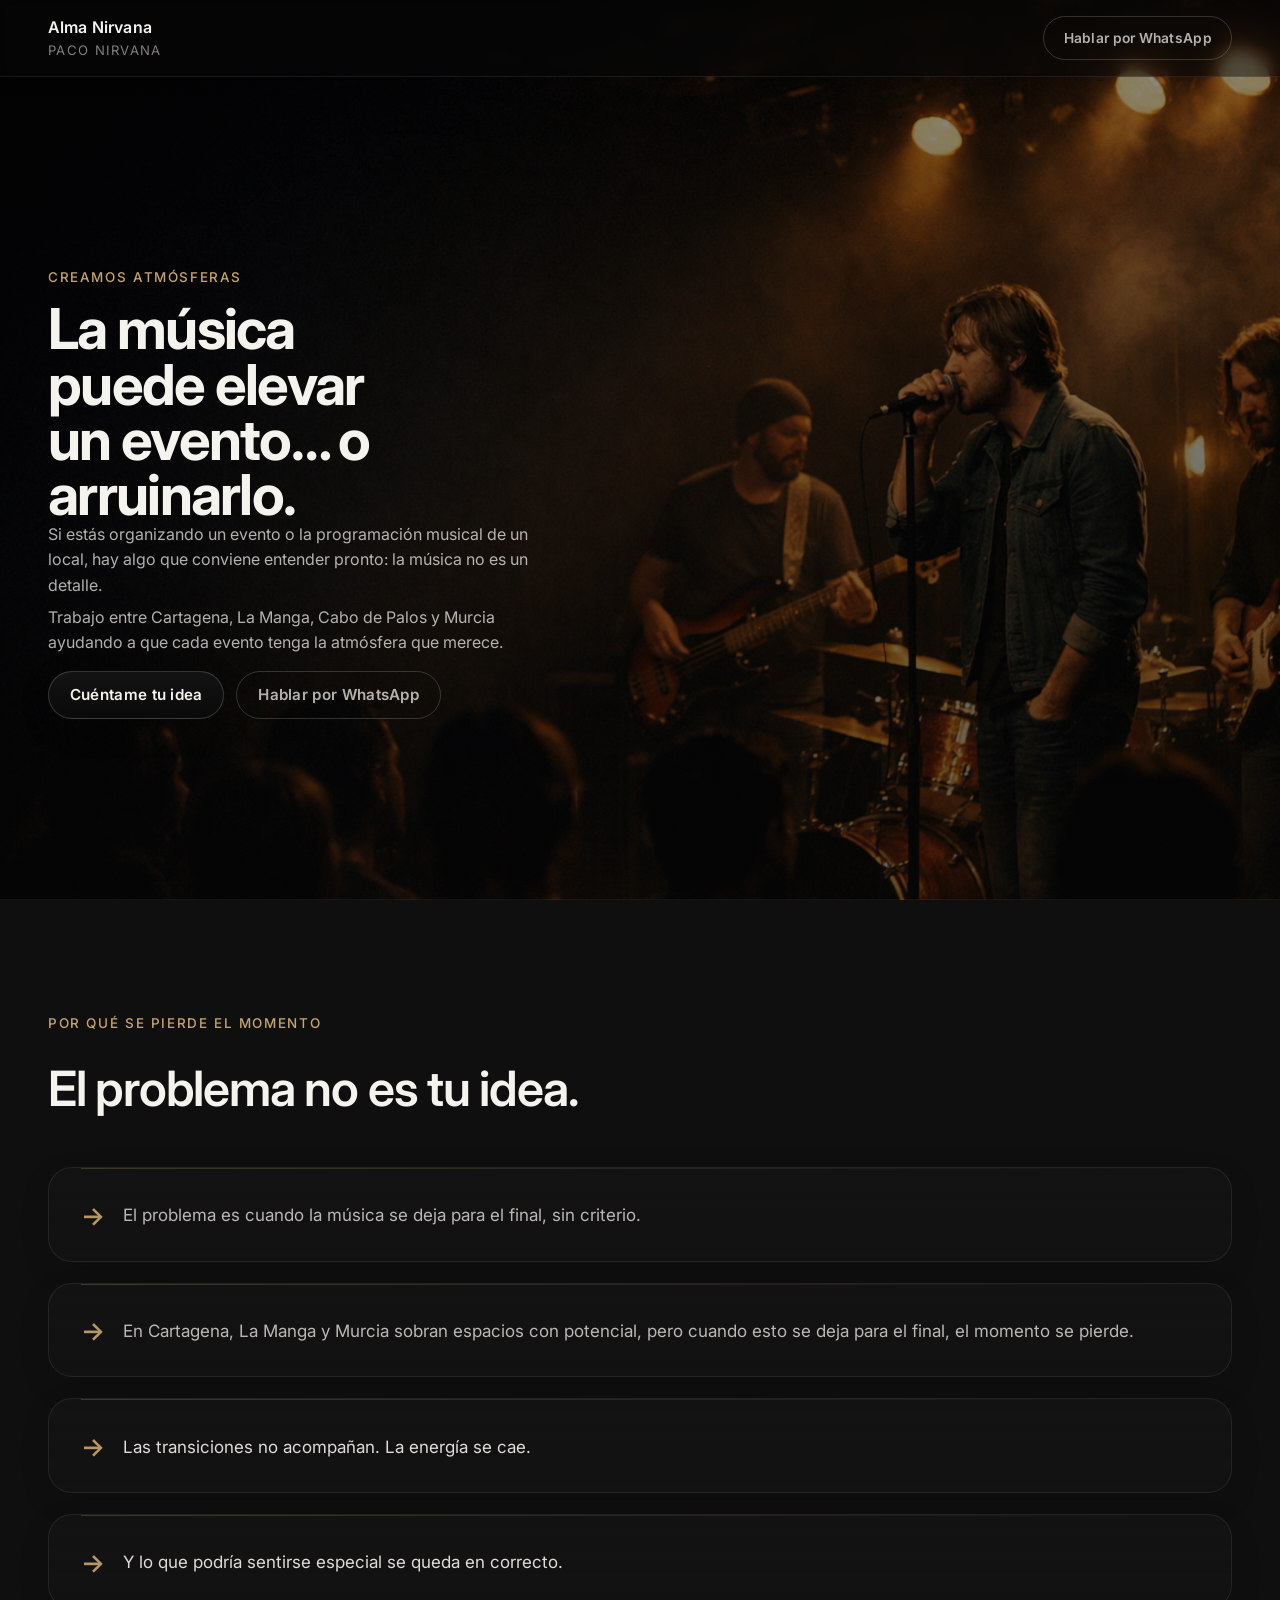
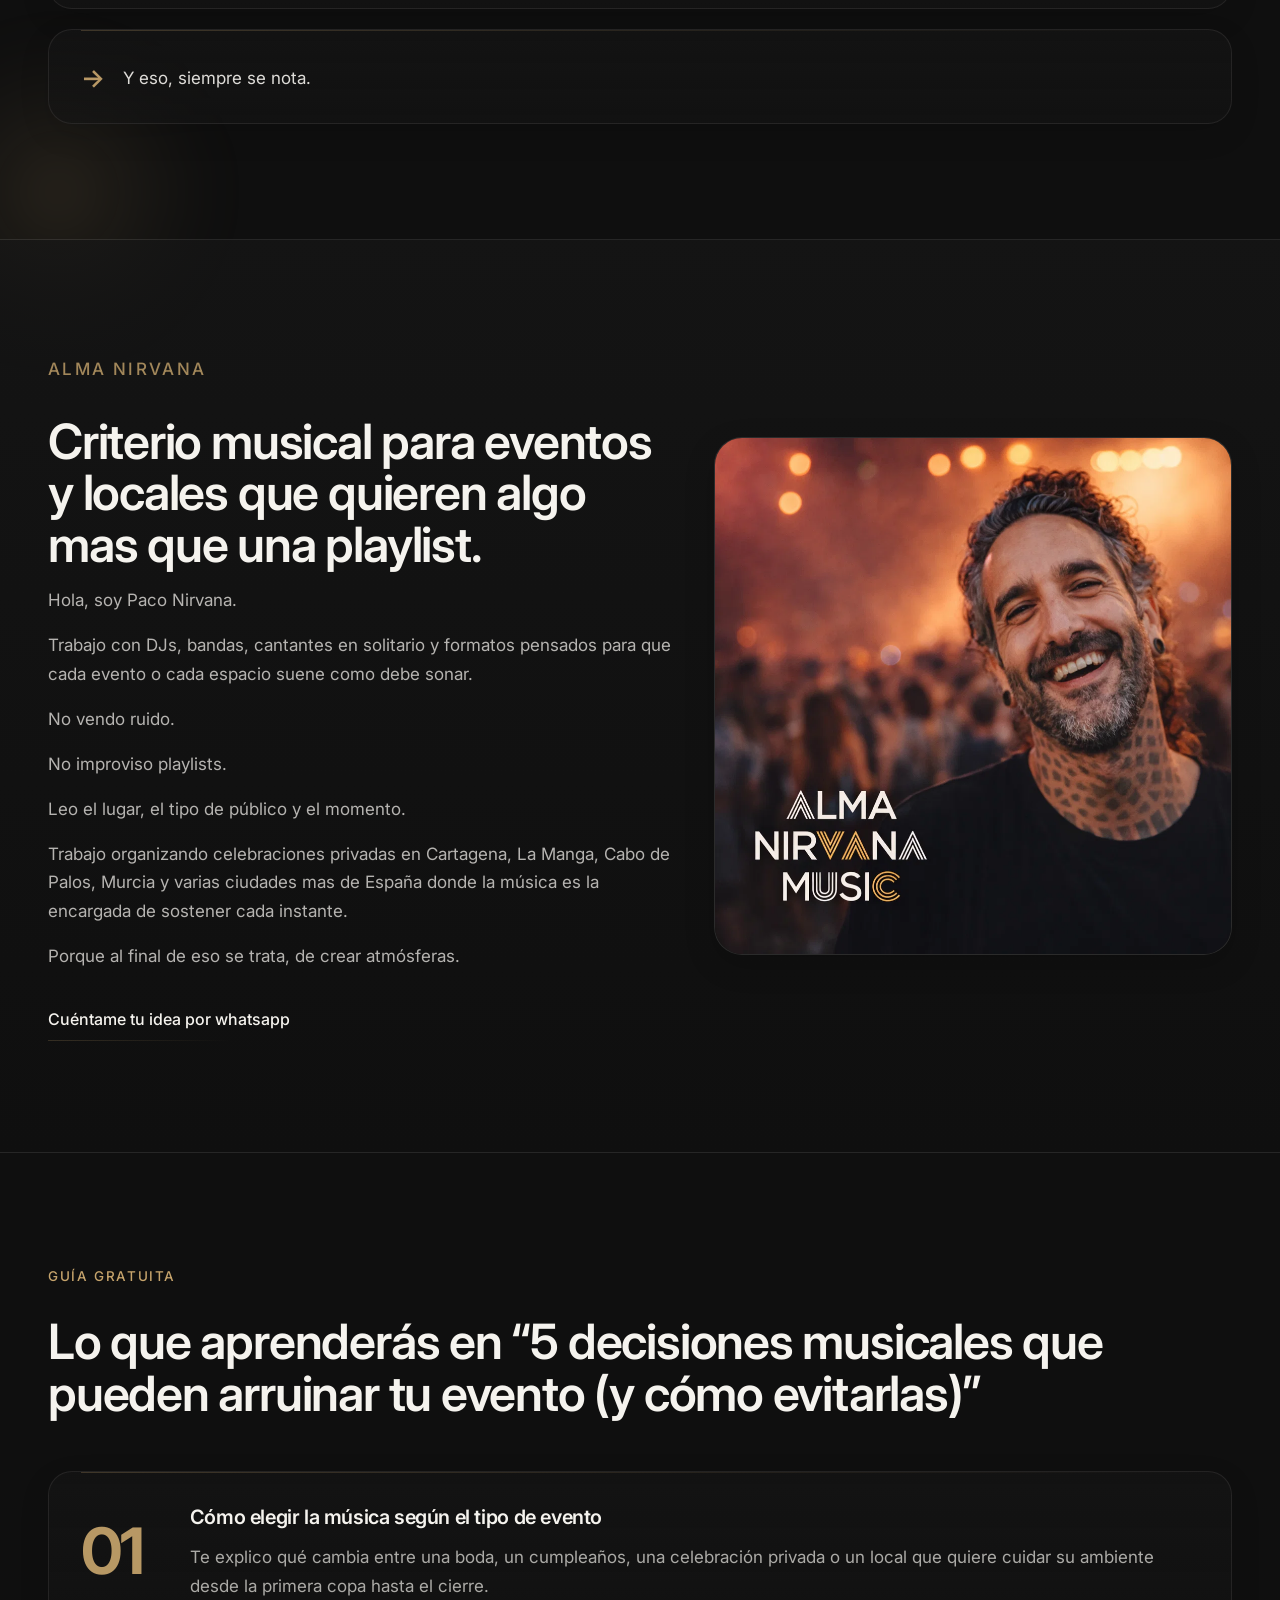
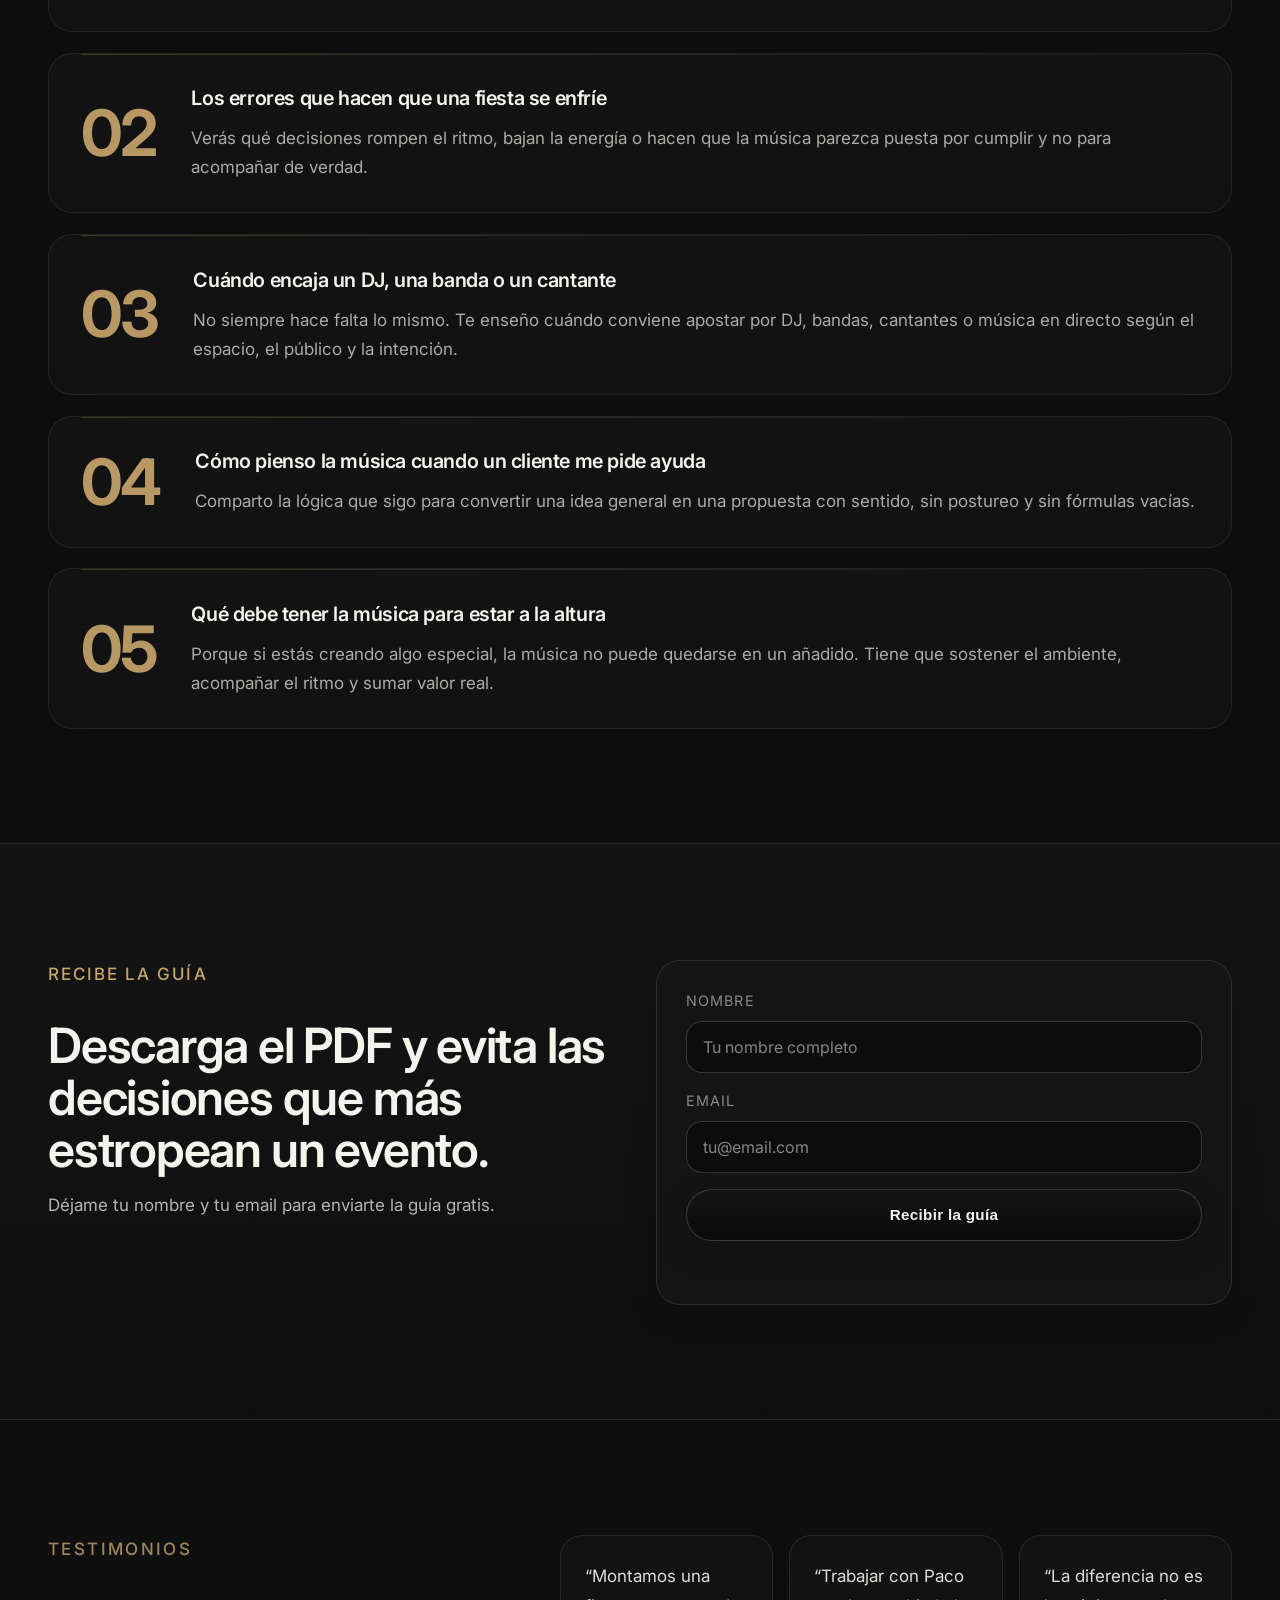
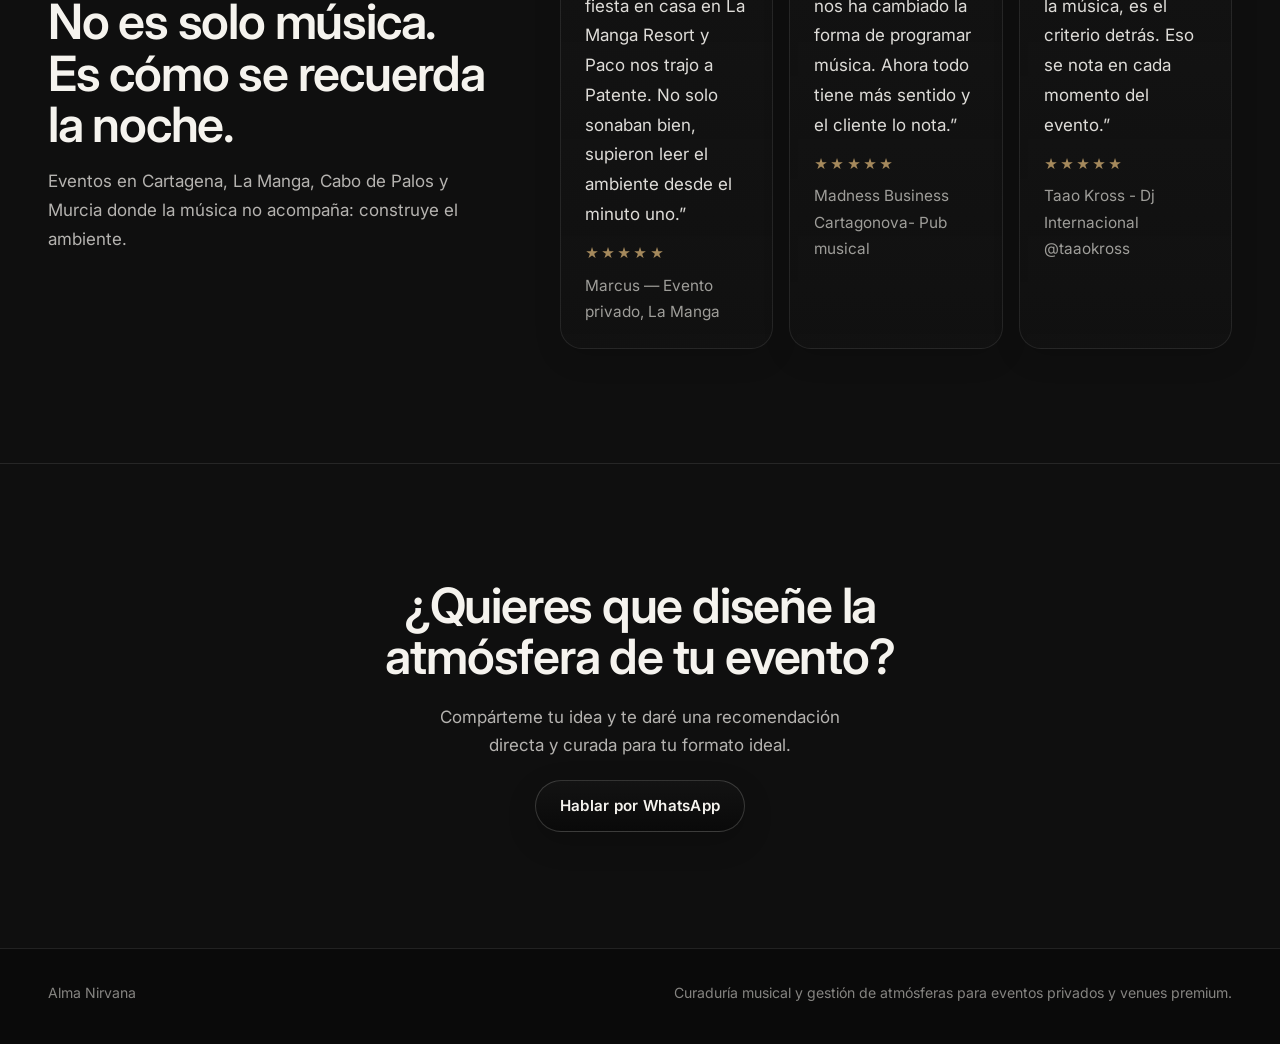
==== commit 818f246c: "detalle-final-1" ====
--- a/index.html
+++ b/index.html
@@ -65,7 +65,6 @@
         </a>
       </div>
 
-      <p class="hero-note">pregúntame sin compromiso</p>
     </div>
   </div>
 </section>
--- a/styles.css
+++ b/styles.css
@@ -94,19 +94,19 @@
 }
 
 h1 {
+  max-width: 11ch;
   font-size: clamp(2.8rem, 6vw, 5.6rem);
   line-height: 1.02;
   letter-spacing: -0.025em;
   font-weight: 700;
-  max-width: 11ch;
 }
 
 h2 {
+  max-width: 768px;
   font-size: clamp(1.8rem, 3vw, 3rem);
   line-height: 1.12;
   letter-spacing: -0.02em;
   font-weight: 600;
-  max-width: 768px;
 }
 
 h3 {
@@ -116,8 +116,8 @@
 }
 
 .hero-copy {
+  max-width: 58ch;
   font-size: clamp(1rem, 1.6vw, 1.25rem);
-  max-width: 58ch;
 }
 
 .text-link {
@@ -379,28 +379,28 @@
 .hero-content {
   position: relative;
   z-index: 2;
+  display: flex;
+  flex-direction: column;
+  align-items: flex-start;
   width: 100%;
   max-width: 40rem;
   margin-left: 0;
   margin-right: auto;
   padding-bottom: 0;
   text-align: left;
-  display: flex;
-  flex-direction: column;
-  align-items: flex-start;
 }
 
 .hero-eyebrow {
-  margin: 0 0 0.6rem;
+  margin-bottom: 1rem;
 }
 
 .hero-content h1 {
   max-width: 9.5ch;
+  margin: 0;
   font-size: clamp(3.6rem, 4.9vw, 5rem);
   line-height: 0.98;
   letter-spacing: -0.03em;
   text-align: left;
-  margin: 0;
 }
 
 .hero-copy {
@@ -496,7 +496,7 @@
 
 #problem .problem-label {
   display: block;
-  margin: 0;
+  margin-bottom: 1rem;
   padding: 0;
   letter-spacing: 0.12em;
   opacity: 1;
@@ -533,6 +533,10 @@
   opacity: 0.92;
 }
 
+#problem .problem-copy {
+  padding-left: 0;
+}
+
 #problem .problem-support,
 #problem .problem-closing,
 #problem .problem-copy,
@@ -542,10 +546,6 @@
   text-align: left;
 }
 
-#problem .problem-copy {
-  padding-left: 0;
-}
-
 #problem .problem-support {
   color: rgba(245, 243, 238, 0.74);
 }
@@ -565,6 +565,15 @@
   display: grid;
   gap: 1rem;
   max-width: 50rem;
+}
+
+#authority-title {
+  max-width: none;
+  text-wrap: wrap;
+}
+
+#authority .authority-content p {
+  max-width: none;
 }
 
 .authority-link {
@@ -595,14 +604,13 @@
 .learn-header {
   display: grid;
   gap: 1rem;
-  width: min(100%, 62rem);
-  max-width: none;
+  width: 100%;
   margin: 0;
   text-align: left;
 }
 
 .learn-header .eyebrow {
-  margin-bottom: 0;
+  margin-bottom: 1rem;
 }
 
 .guide-list {
@@ -707,8 +715,9 @@
 
 #learn h2 {
   width: 100%;
-  max-width: 768px;
-  text-wrap: balance;
+  max-width: 100%;
+  text-align: left;
+  text-wrap: wrap;
 }
 
 /* =========================================================
@@ -725,6 +734,11 @@
   display: grid;
   gap: 1rem;
   max-width: 42rem;
+  text-align: left;
+}
+
+.form-intro h2,
+.form-intro p {
   text-align: left;
 }
 
@@ -824,30 +838,37 @@
   display: grid;
   gap: 1rem;
   max-width: 38rem;
+  text-align: left;
 }
 
 .authority-content .eyebrow,
 .testimonials-intro .eyebrow {
   display: block;
-  margin-bottom: 0;
+  margin-bottom: 1rem;
   padding-top: 0;
-  padding-bottom: 1.4rem;
+  padding-bottom: 0;
   letter-spacing: 0.14em;
   opacity: 0.8;
 }
 
 .testimonials-intro h2 {
   max-width: 768px;
+  text-align: left;
 }
 
 .testimonials-intro p:last-child {
   max-width: 42ch;
+  text-align: left;
 }
 
 .testimonials-grid {
   display: grid;
   grid-template-columns: repeat(3, minmax(0, 1fr));
   gap: 1rem;
+}
+
+.testimonial-card:nth-child(3) {
+  grid-column: auto;
 }
 
 .testimonial-card {
@@ -897,31 +918,38 @@
 }
 
 /* =========================================================
-   12. FOOTER / FINAL CTA
+   12. FINAL CTA / FOOTER
 ========================================================= */
 .cta-block {
   display: grid;
   gap: 1rem;
+  justify-items: center;
   text-align: center;
-  justify-items: center;
-  max-width: 46rem;
+  width: 100%;
+  max-width: 42rem;
   margin-inline: auto;
 }
 
 #contact .eyebrow {
-  margin-left: 0;
-  text-align: left;
-  justify-self: start;
-}
-
-#contact h2,
+  margin-inline: auto;
+  justify-self: center;
+  text-align: center;
+}
+
+#contact h2 {
+  max-width: 700px;
+  margin-inline: auto;
+  text-align: center;
+}
+
 #contact .cta-block > p:not(.eyebrow) {
+  max-width: 38ch;
+  margin-inline: auto;
   text-align: center;
 }
 
-#contact h2 {
-  margin-left: auto;
-  margin-right: auto;
+#contact .cta-block .btn {
+  justify-self: center;
 }
 
 .site-footer {
@@ -979,8 +1007,7 @@
   .authority-content h2,
   #learn h2,
   #form-title,
-  .testimonials-intro h2,
-  #contact h2 {
+  .testimonials-intro h2 {
     font-size: clamp(2.8rem, 3.8vw, 4rem);
     line-height: 1.06;
     letter-spacing: -0.025em;
@@ -1006,10 +1033,42 @@
   .authority-content .eyebrow,
   .learn-header .eyebrow,
   .form-intro .eyebrow,
-  .testimonials-intro .eyebrow,
+  .testimonials-intro .eyebrow {
+    text-align: left;
+    align-self: flex-start;
+  }
+
+  #contact .cta-block {
+    max-width: 42rem;
+    margin-inline: auto;
+    justify-items: center;
+    text-align: center;
+  }
+
   #contact .eyebrow {
-    text-align: left;
-    align-self: flex-start;
+    margin-inline: auto;
+    justify-self: center;
+    text-align: center;
+    align-self: center;
+  }
+
+  #contact h2 {
+    max-width: 700px;
+    margin-inline: auto;
+    text-align: center;
+    font-size: clamp(2.8rem, 3.8vw, 4rem);
+    line-height: 1.06;
+    letter-spacing: -0.025em;
+  }
+
+  #contact .cta-block > p:not(.eyebrow) {
+    max-width: 38ch;
+    margin-inline: auto;
+    text-align: center;
+  }
+
+  #contact .cta-block .btn {
+    justify-self: center;
   }
 }
 
@@ -1035,7 +1094,7 @@
   }
 
   .hero-eyebrow {
-    margin-bottom: 0.5rem;
+    margin-bottom: 1rem;
   }
 
   .hero-content .hero-copy:first-of-type {
@@ -1134,6 +1193,10 @@
     line-height: 1.06;
   }
 
+  #learn h2 {
+    text-wrap: wrap;
+  }
+
   p,
   .hero-copy,
   #problem .problem-support,
@@ -1155,17 +1218,7 @@
     grid-template-columns: 1fr;
   }
 
-  #authority .authority-content,
-  #authority .authority-content h2,
-  #authority .authority-content p,
-  #learn .learn-header,
-  #learn .learn-header h2,
-  #guide-form .form-intro,
-  #guide-form .form-intro h2,
-  #guide-form .form-intro p,
-  #testimonials .testimonials-intro,
-  #testimonials .testimonials-intro h2,
-  #testimonials .testimonials-intro p,
+  /* Secciones centradas en tablet excepto authority, que se corrige abajo */
   #contact .cta-block,
   #contact h2,
   #contact .cta-block > p:not(.eyebrow) {
@@ -1177,17 +1230,16 @@
     min-height: 340px;
   }
 
-  #authority .authority-link {
-    align-self: center;
-    margin-inline: auto;
-  }
-
   .testimonials-shell {
     grid-template-columns: minmax(0, 0.42fr) minmax(0, 0.58fr);
   }
 
   .testimonials-grid {
-    grid-template-columns: 1fr 1fr;
+    grid-template-columns: repeat(2, minmax(0, 1fr));
+  }
+
+  .testimonial-card:nth-child(3) {
+    grid-column: 1 / -1;
   }
 
   .hero {
@@ -1273,6 +1325,99 @@
   .guide-copy p {
     width: 100%;
     max-width: 100%;
+  }
+}
+
+/* =========================================================
+   16B. TABLET SPECIFIC REFINEMENTS
+========================================================= */
+@media (min-width: 769px) and (max-width: 1060px) {
+  .hero-copy,
+  .hero-cta-group {
+    transform: translateY(45px);
+  }
+
+  .hero-content {
+    display: flex;
+    flex-direction: column;
+    min-height: calc(min(760px, 100vh) - 95px);
+  }
+
+  .hero-note {
+    margin-top: auto;
+    margin-bottom: 0.5rem;
+  }
+
+  #learn .learn-header,
+  #learn .learn-header h2 {
+    margin-left: 0;
+    margin-right: auto;
+    text-align: left;
+  }
+
+  #authority .authority-grid {
+    grid-template-columns: 1fr;
+    gap: 2.25rem;
+    align-items: start;
+  }
+
+  #authority .authority-content {
+    width: 100%;
+    max-width: 48rem;
+    margin-left: 0;
+    margin-right: auto;
+    display: grid;
+    gap: 1rem;
+    text-align: left;
+    justify-items: start;
+  }
+
+  #authority .authority-content .eyebrow {
+    margin: 0 0 1rem 0;
+    text-align: left;
+    align-self: start;
+  }
+
+  #authority .authority-content h2 {
+    max-width: none;
+    margin: 0;
+    text-align: left;
+    text-wrap: wrap;
+    line-height: 1.06;
+  }
+
+  #authority .authority-content p {
+    max-width: none;
+    margin: 0;
+    text-align: left;
+  }
+
+  #authority .authority-link {
+    margin-top: 1.15rem;
+    margin-left: 0;
+    margin-right: 0;
+    align-self: start;
+    text-align: left;
+  }
+
+  #authority .authority-media {
+    width: 100%;
+  }
+
+  #authority .authority-media img {
+    min-height: 340px;
+  }
+
+  #guide-form .form-intro {
+    text-align: left;
+    justify-items: start;
+  }
+
+  #guide-form .form-intro .eyebrow {
+    margin-left: 0;
+    margin-right: auto;
+    text-align: left;
+    align-self: start;
   }
 }
 
@@ -1334,6 +1479,7 @@
   h2 {
     max-width: 768px;
     font-size: clamp(2.1rem, 8vw, 3rem);
+    line-height: 1.06;
     text-wrap: balance;
     text-align: left;
   }
@@ -1347,16 +1493,6 @@
   }
 
   #authority .authority-content,
-  #authority .authority-content h2,
-  #authority .authority-content p,
-  #learn .learn-header,
-  #learn .learn-header h2,
-  #guide-form .form-intro,
-  #guide-form .form-intro h2,
-  #guide-form .form-intro p,
-  #testimonials .testimonials-intro,
-  #testimonials .testimonials-intro h2,
-  #testimonials .testimonials-intro p,
   #contact .cta-block,
   #contact h2,
   #contact .cta-block > p:not(.eyebrow) {
@@ -1365,57 +1501,81 @@
   }
 
   .hero {
-    min-height: auto;
+    position: relative;
+    min-height: 100vh;
+    min-height: 100dvh;
+    height: 100vh;
+    height: 100dvh;
     display: block;
-    padding-top: 70px;
-    padding-bottom: 42px;
+    padding-top: 52px;
+    padding-bottom: 0;
+    overflow: hidden;
+  }
+
+  .hero-shell {
+    position: relative;
+    z-index: 2;
+    height: 100%;
+    min-height: calc(100dvh - 52px);
+    display: flex;
+    align-items: stretch;
   }
 
   .hero-media {
     position: absolute;
     inset: 0;
-    width: 100vw;
+    width: 100%;
+    height: 100%;
+    z-index: 0;
   }
 
   .hero-media img,
   .hero-media video {
-    object-position: center 30%;
+    width: 100%;
+    height: 100%;
+    object-fit: cover;
+    object-position: 62% center;
   }
 
   .hero-eyebrow {
-    display: block;
     position: static;
-    z-index: 2;
-    margin: 0 0 0.85rem;
+    margin-top: 0.1rem;
+    margin-bottom: 1rem;
   }
 
   .hero-overlay {
     position: absolute;
     inset: 0;
+    z-index: 1;
     display: block;
     background: linear-gradient(
       180deg,
-      rgba(10, 10, 10, 0.22) 0%,
-      rgba(10, 10, 10, 0.42) 100%
+      rgba(10, 10, 10, 0.24) 0%,
+      rgba(10, 10, 10, 0.48) 100%
     );
   }
 
   .hero-content {
+    position: relative;
+    z-index: 2;
     width: 100%;
     max-width: 100%;
-    margin-top: 0;
-    margin-left: 0;
-    margin-right: 0;
-    text-align: left;
-  }
-
-  .hero-content > * + * {
-    margin-top: 0.85rem;
+    height: 100%;
+    min-height: 0;
+    margin: 0;
+    padding-top: clamp(2.4rem, 8svh, 4rem);
+    padding-bottom: 0;
+    display: flex;
+    flex-direction: column;
+    align-items: flex-start;
+    justify-content: flex-start;
+    text-align: left;
   }
 
   .hero-content h1 {
     width: 100%;
     max-width: 9ch;
+    margin: 0;
     font-size: clamp(2.2rem, 10vw, 3rem);
     line-height: 1.05;
     letter-spacing: -0.03em;
@@ -1426,19 +1586,32 @@
   .hero-copy {
     width: 100%;
     max-width: 100%;
-    font-size: 1rem;
-    line-height: 1.7;
+    line-height: 1.55;
     text-wrap: pretty;
     text-align: left;
+    position: relative;
+    z-index: 2;
+    transform: translateY(19px);
+  }
+
+  #hero-title + .hero-copy {
+    margin-top: clamp(6.2rem, 24vh, 7.2rem);
+  }
+
+  .hero-copy + .hero-copy {
+    margin-top: 0.25rem;
   }
 
   .hero-cta-group {
+    position: relative;
+    z-index: 2;
+    transform: translateY(19px);
     display: flex;
     flex-direction: column;
     align-items: flex-start;
-    gap: 0.55rem;
     width: 100%;
-    margin-top: 1.2rem;
+    margin-top: calc(1.1rem + 16px);
+    gap: 0.45rem;
   }
 
   .hero-cta-group .btn {
@@ -1450,7 +1623,8 @@
   }
 
   .hero-note {
-    margin-top: 0.45rem;
+    margin-top: auto;
+    margin-bottom: 0.35rem;
     font-size: 0.62rem;
   }
 
@@ -1459,8 +1633,12 @@
     grid-template-columns: 1fr;
   }
 
+  .testimonial-card:nth-child(3) {
+    grid-column: auto;
+  }
+
   #problem .problem-label {
-    margin: 0 0 0.85rem;
+    margin-bottom: 1rem;
     padding: 0;
   }
 
@@ -1475,9 +1653,13 @@
     text-align: left;
   }
 
-  .problem-header,
+  .problem-header {
+    max-width: 62ch;
+    margin: 0;
+  }
+
   .learn-header {
-    max-width: 62ch;
+    max-width: 100%;
     margin: 0;
   }
 
